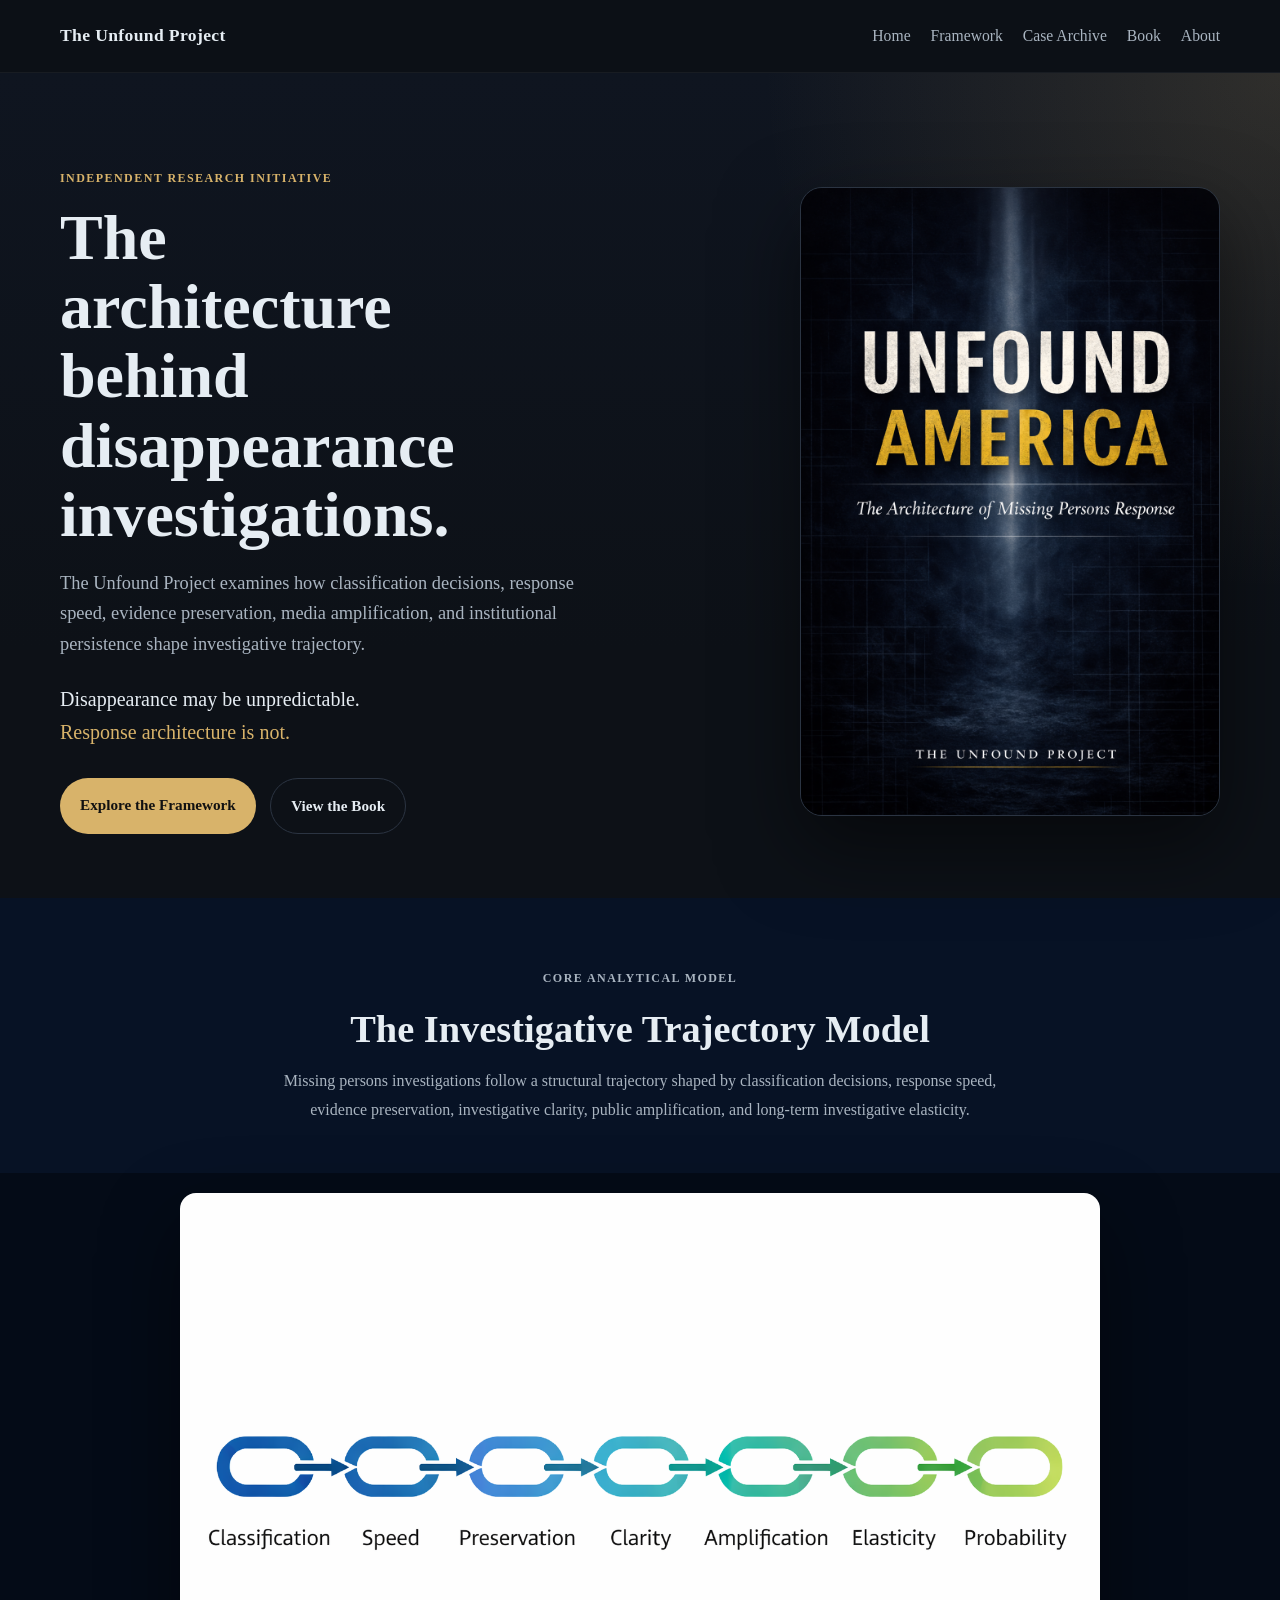
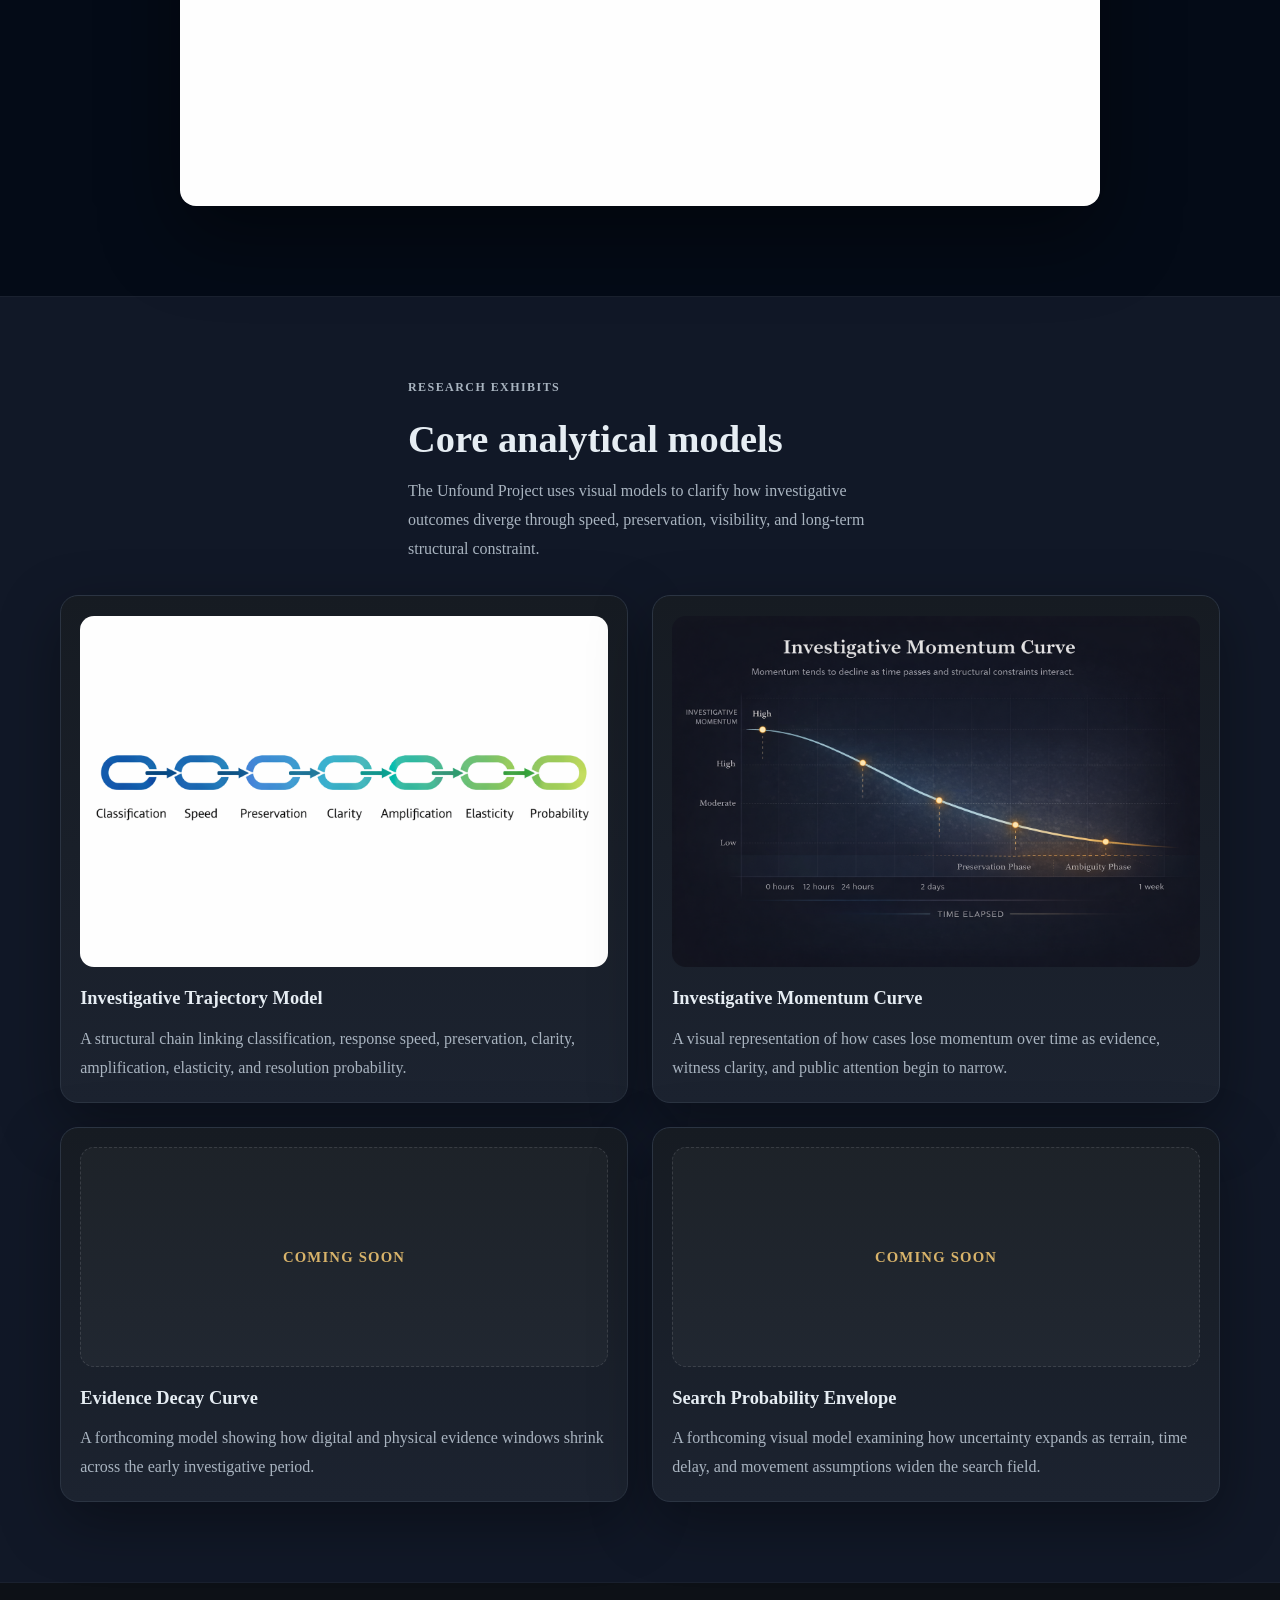
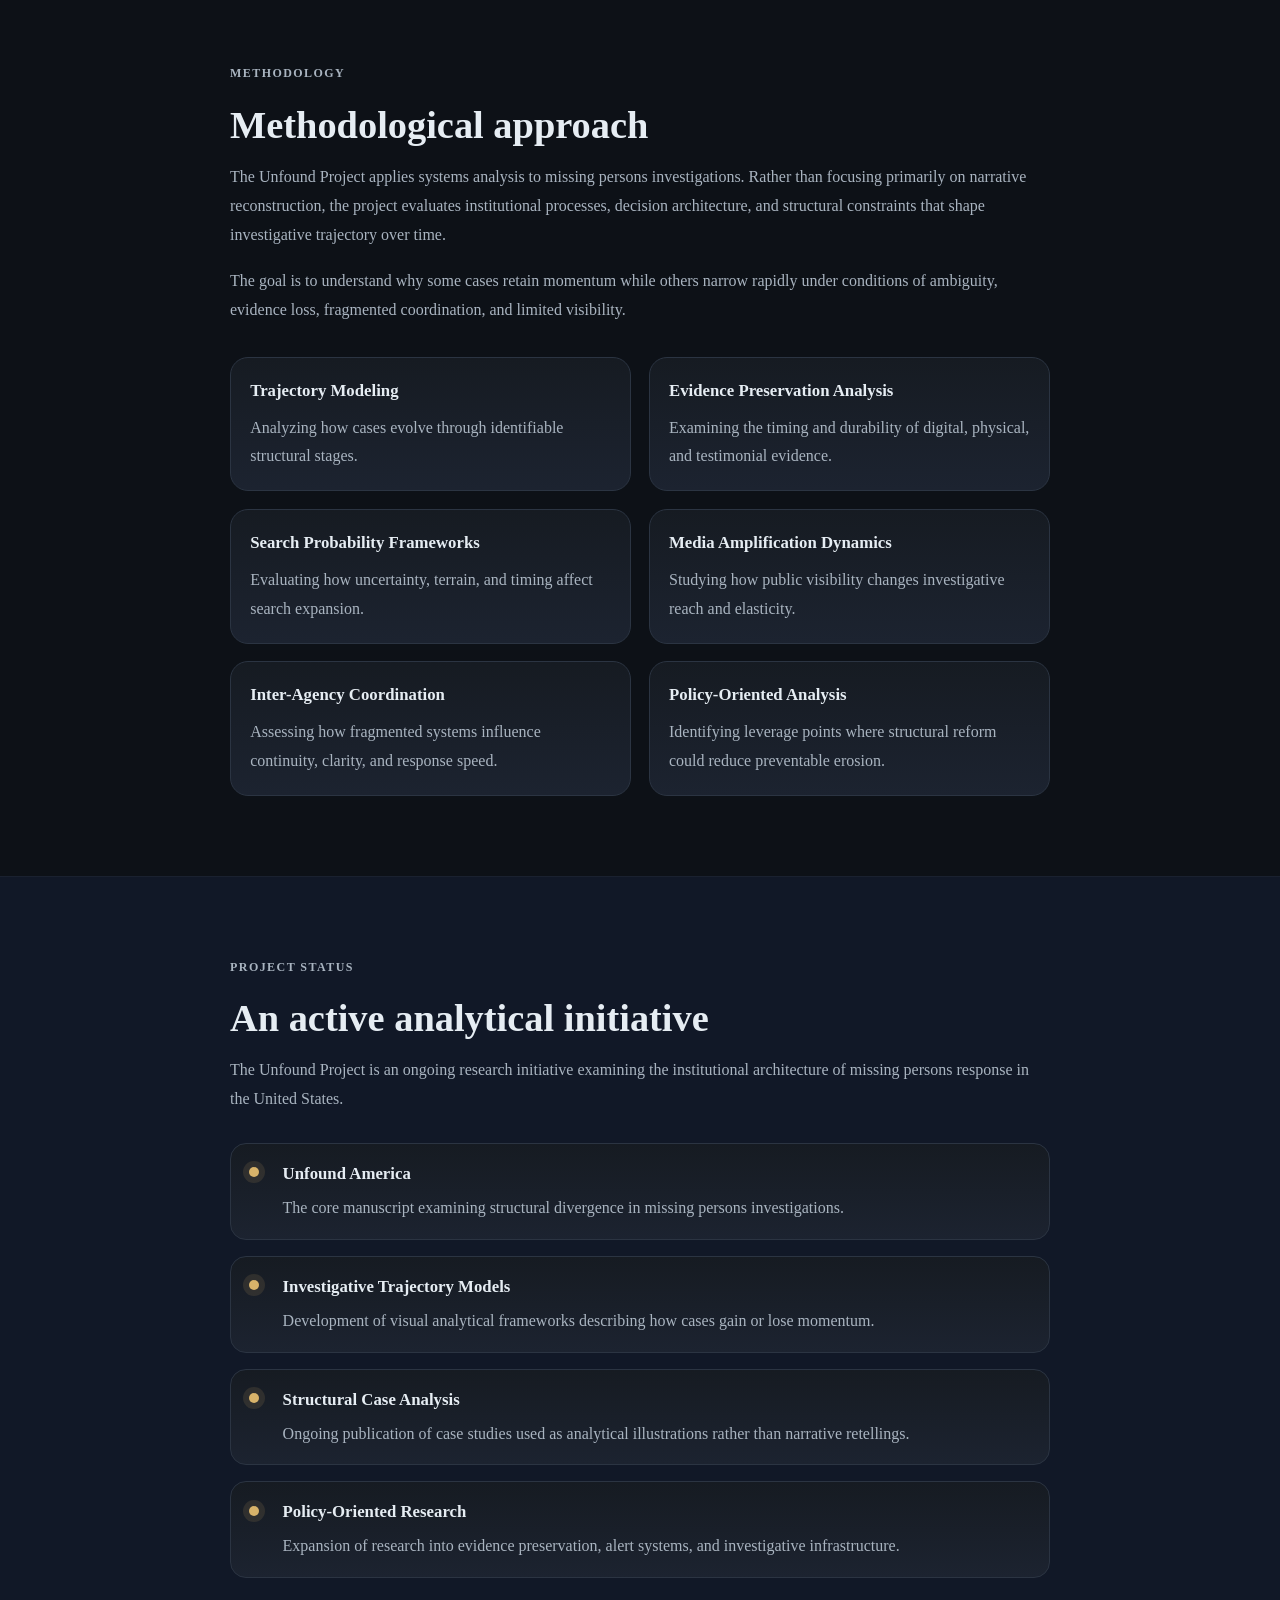
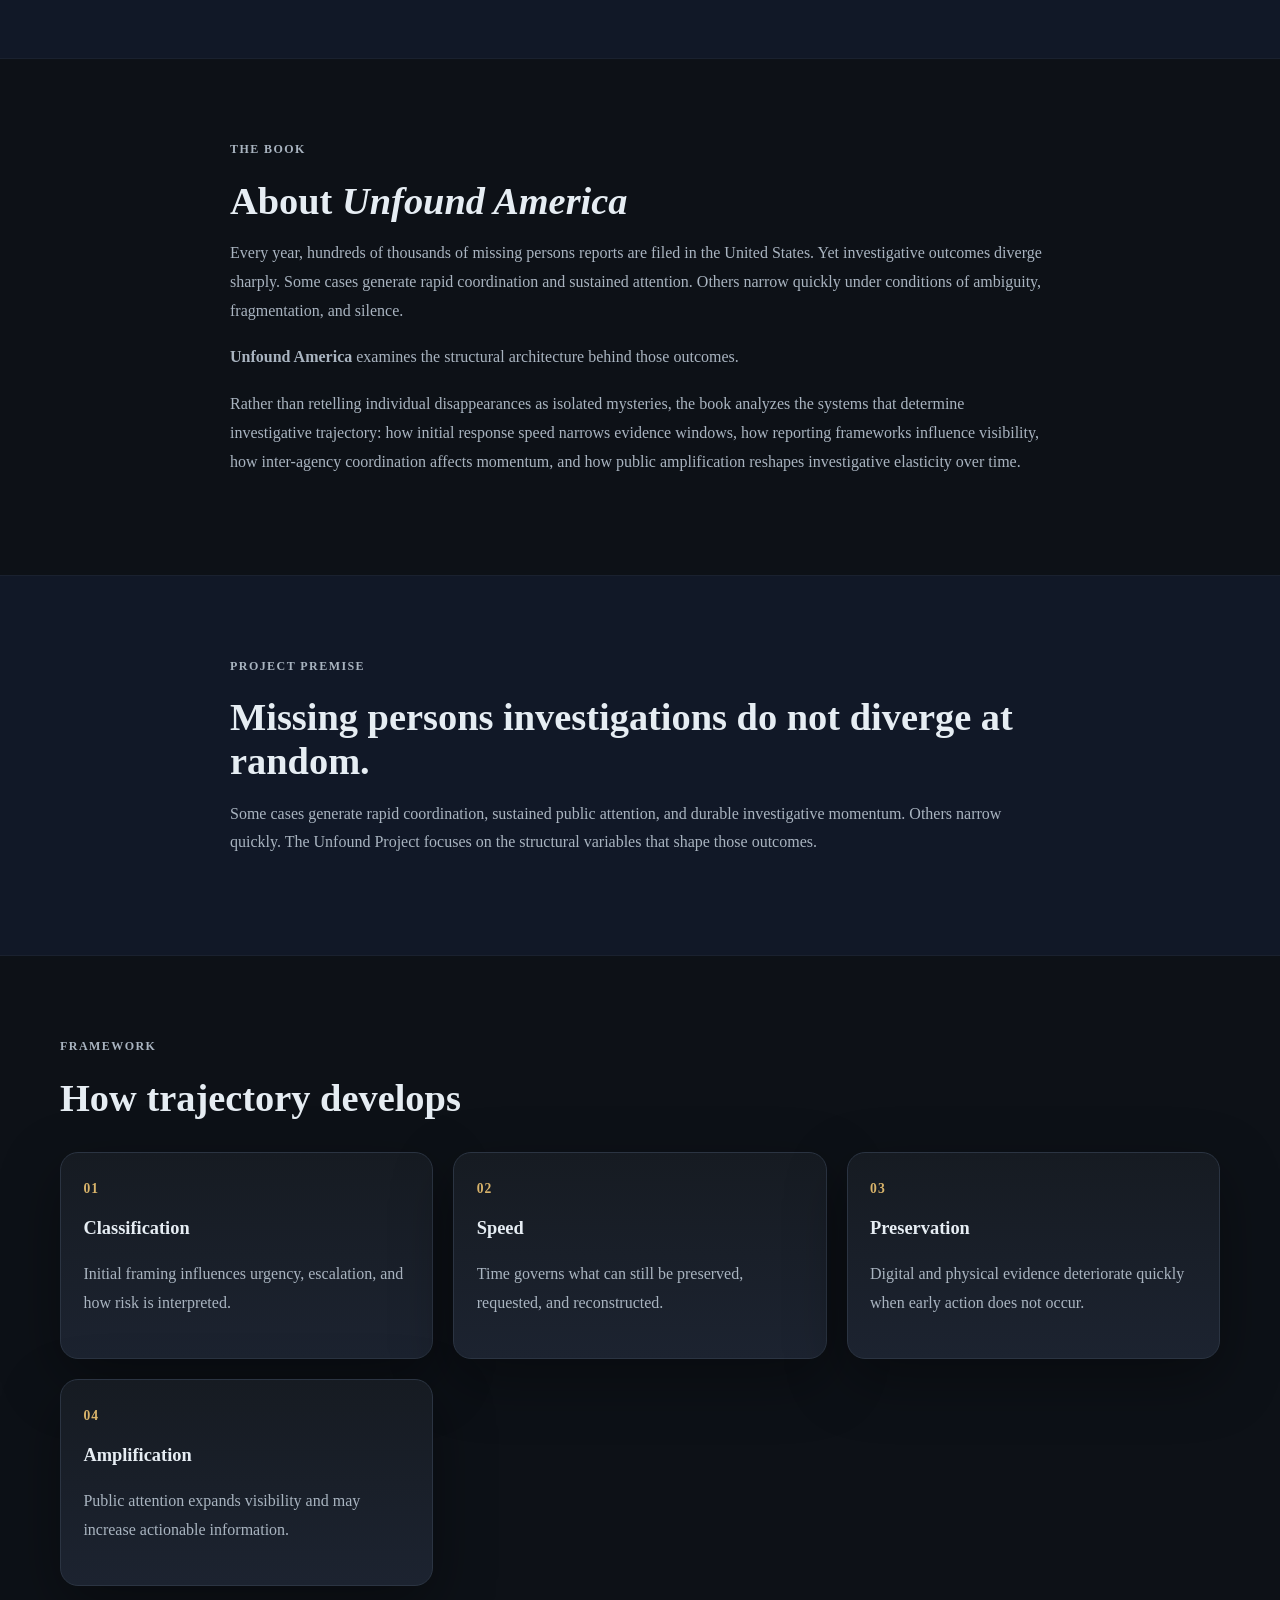
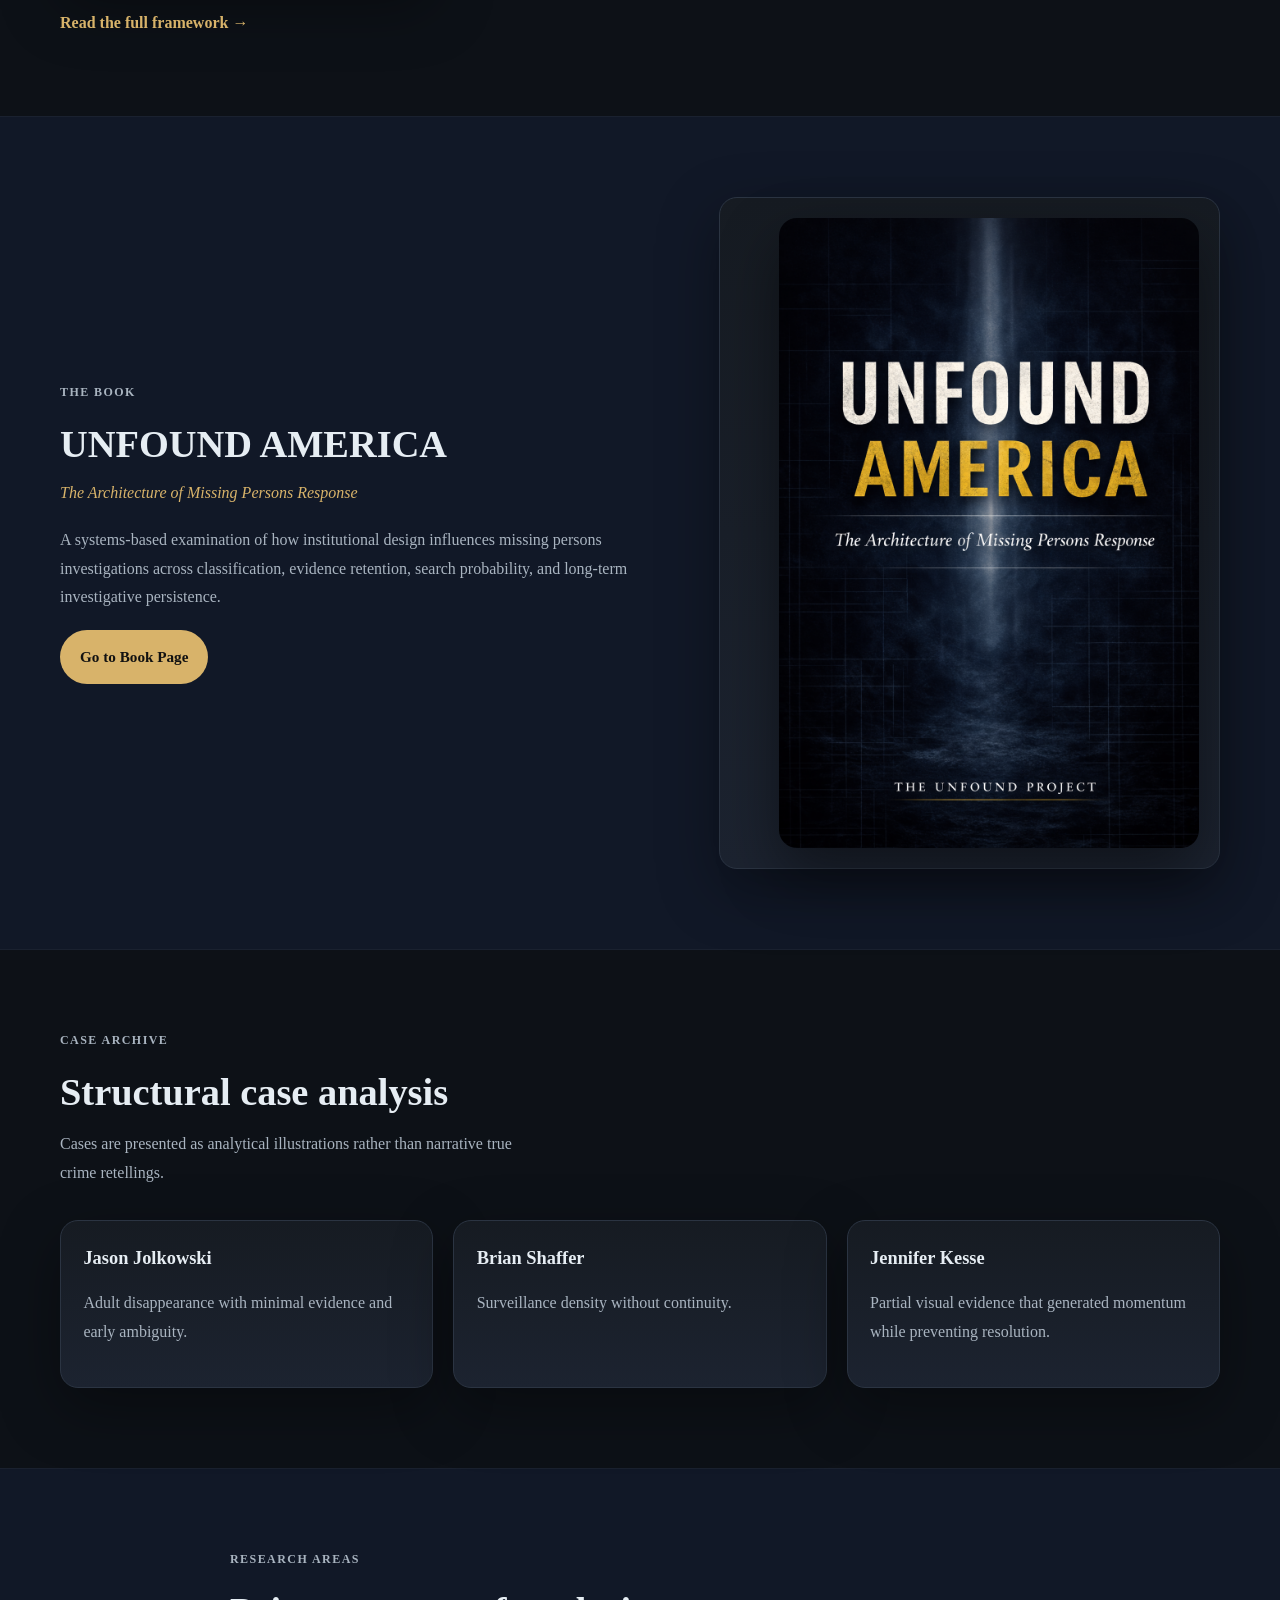
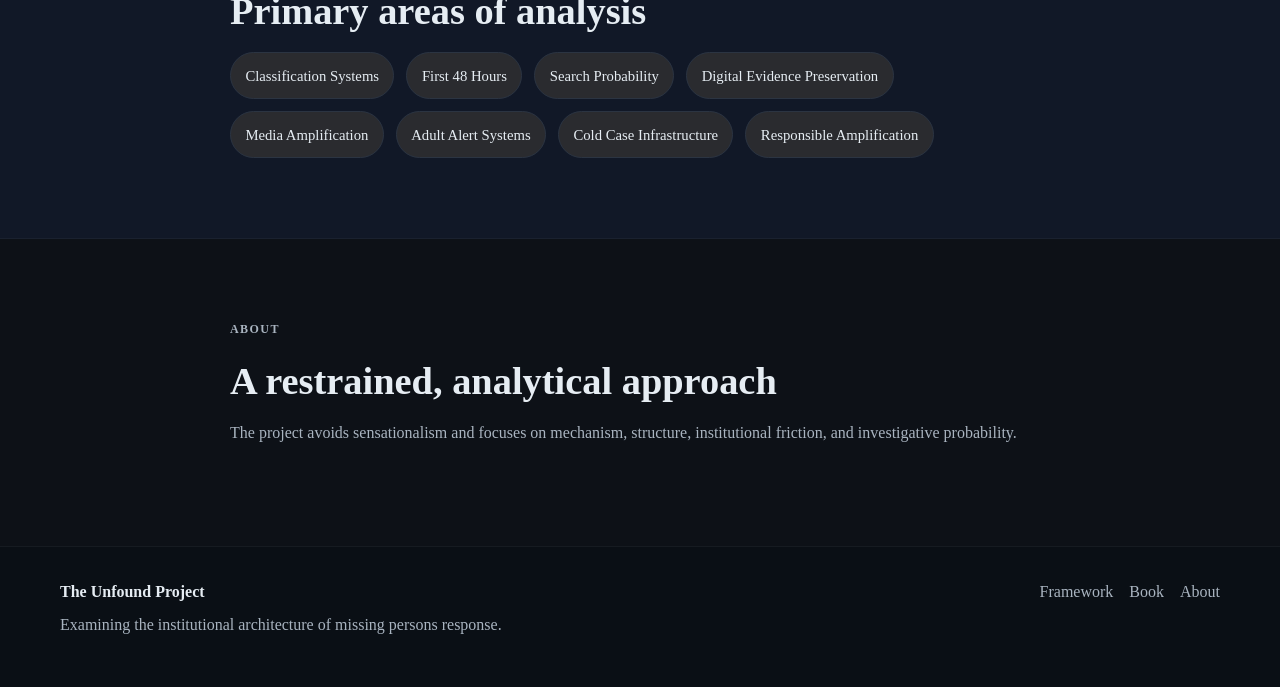
==== index.html @ 55592a8f "Update index.html" ====
<!DOCTYPE html>
<html lang="en">
<head>
  <meta charset="UTF-8" />
  <meta name="viewport" content="width=device-width, initial-scale=1.0" />
  <title>The Unfound Project</title>
  <meta
    name="description"
    content="The Unfound Project examines the structural mechanics of missing persons investigations through systems analysis, case studies, and policy-oriented research."
  />
  <link rel="stylesheet" href="styles.css" />
</head>
<body>
  <header class="site-header">
    <div class="container nav">
      <div class="brand">The Unfound Project</div>
      <nav>
        <a href="index.html">Home</a>
        <a href="framework.html">Framework</a>
        <a href="cases.html">Case Archive</a>
        <a href="book.html">Book</a>
        <a href="about.html">About</a>
      </nav>
    </div>
  </header>

  <main>
    <!-- HERO -->
    <section class="hero">
      <div class="container hero-grid">
        <div class="hero-copy">
          <p class="eyebrow">Independent Research Initiative</p>
          <h1>The architecture behind disappearance investigations.</h1>
          <p class="lead">
            The Unfound Project examines how classification decisions, response speed,
            evidence preservation, media amplification, and institutional persistence
            shape investigative trajectory.
          </p>
          <p class="thesis">
            Disappearance may be unpredictable.<br />
            <span>Response architecture is not.</span>
          </p>
          <div class="hero-actions">
            <a class="button primary" href="framework.html">Explore the Framework</a>
            <a class="button secondary" href="book.html">View the Book</a>
          </div>
        </div>

        <div class="hero-panel">
          <img
            src="unfound-america-cover.png"
            alt="UNFOUND AMERICA: The Architecture of Missing Persons Response"
            class="hero-book-cover"
          />
        </div>
      </div>
    </section>

    <!-- MODEL TEXT -->
    <section class="section framework-visual">
      <div class="container narrow">
        <p class="section-kicker">Core Analytical Model</p>
        <h2 class="section-title">The Investigative Trajectory Model</h2>
        <p class="section-intro">
          Missing persons investigations follow a structural trajectory shaped by
          classification decisions, response speed, evidence preservation,
          investigative clarity, public amplification, and long-term investigative elasticity.
        </p>
      </div>
    </section>

    <!-- MODEL DIAGRAM -->
    <section class="section model-diagram-section">
      <div class="container diagram-container">
        <div class="trajectory-diagram-large">
          <img
            src="trajectory-chain.jpg"
            alt="Investigative Trajectory Model Diagram"
          />
        </div>
      </div>
    </section>

    <!-- RESEARCH EXHIBITS -->
    <section class="section section-dark">
      <div class="container">
        <div class="section-heading narrow">
          <p class="section-kicker">Research Exhibits</p>
          <h2>Core analytical models</h2>
          <p>
            The Unfound Project uses visual models to clarify how investigative outcomes
            diverge through speed, preservation, visibility, and long-term structural constraint.
          </p>
        </div>

        <div class="exhibits-grid">
          <article class="exhibit-card">
            <div class="exhibit-image-wrap">
              <img src="trajectory-chain.jpg" alt="Investigative Trajectory Model" />
            </div>
            <h3>Investigative Trajectory Model</h3>
            <p>
              A structural chain linking classification, response speed, preservation,
              clarity, amplification, elasticity, and resolution probability.
            </p>
          </article>

          <article class="exhibit-card">
            <div class="exhibit-image-wrap">
              <img src="investigative-momentum-curve.png" alt="Investigative Momentum Curve" />
            </div>
            <h3>Investigative Momentum Curve</h3>
            <p>
              A visual representation of how cases lose momentum over time as evidence,
              witness clarity, and public attention begin to narrow.
            </p>
          </article>

          <article class="exhibit-card exhibit-card-placeholder">
            <div class="exhibit-placeholder">
              <span>Coming Soon</span>
            </div>
            <h3>Evidence Decay Curve</h3>
            <p>
              A forthcoming model showing how digital and physical evidence windows shrink
              across the early investigative period.
            </p>
          </article>

          <article class="exhibit-card exhibit-card-placeholder">
            <div class="exhibit-placeholder">
              <span>Coming Soon</span>
            </div>
            <h3>Search Probability Envelope</h3>
            <p>
              A forthcoming visual model examining how uncertainty expands as terrain,
              time delay, and movement assumptions widen the search field.
            </p>
          </article>
        </div>
      </div>
    </section>

    <!-- METHODOLOGY -->
    <section class="section">
      <div class="container narrow">
        <p class="section-kicker">Methodology</p>
        <h2>Methodological approach</h2>

        <p>
          The Unfound Project applies systems analysis to missing persons investigations.
          Rather than focusing primarily on narrative reconstruction, the project evaluates
          institutional processes, decision architecture, and structural constraints that
          shape investigative trajectory over time.
        </p>

        <p>
          The goal is to understand why some cases retain momentum while others narrow
          rapidly under conditions of ambiguity, evidence loss, fragmented coordination,
          and limited visibility.
        </p>

        <div class="method-grid">
          <div class="method-item">
            <h3>Trajectory Modeling</h3>
            <p>Analyzing how cases evolve through identifiable structural stages.</p>
          </div>

          <div class="method-item">
            <h3>Evidence Preservation Analysis</h3>
            <p>Examining the timing and durability of digital, physical, and testimonial evidence.</p>
          </div>

          <div class="method-item">
            <h3>Search Probability Frameworks</h3>
            <p>Evaluating how uncertainty, terrain, and timing affect search expansion.</p>
          </div>

          <div class="method-item">
            <h3>Media Amplification Dynamics</h3>
            <p>Studying how public visibility changes investigative reach and elasticity.</p>
          </div>

          <div class="method-item">
            <h3>Inter-Agency Coordination</h3>
            <p>Assessing how fragmented systems influence continuity, clarity, and response speed.</p>
          </div>

          <div class="method-item">
            <h3>Policy-Oriented Analysis</h3>
            <p>Identifying leverage points where structural reform could reduce preventable erosion.</p>
          </div>
        </div>
      </div>
    </section>

    <!-- PROJECT STATUS -->
    <section class="section section-dark">
      <div class="container narrow">
        <p class="section-kicker">Project Status</p>
        <h2>An active analytical initiative</h2>

        <p>
          The Unfound Project is an ongoing research initiative examining the institutional
          architecture of missing persons response in the United States.
        </p>

        <div class="status-list">
          <div class="status-item">
            <span class="status-dot"></span>
            <div>
              <h3>Unfound America</h3>
              <p>The core manuscript examining structural divergence in missing persons investigations.</p>
            </div>
          </div>

          <div class="status-item">
            <span class="status-dot"></span>
            <div>
              <h3>Investigative Trajectory Models</h3>
              <p>Development of visual analytical frameworks describing how cases gain or lose momentum.</p>
            </div>
          </div>

          <div class="status-item">
            <span class="status-dot"></span>
            <div>
              <h3>Structural Case Analysis</h3>
              <p>Ongoing publication of case studies used as analytical illustrations rather than narrative retellings.</p>
            </div>
          </div>

          <div class="status-item">
            <span class="status-dot"></span>
            <div>
              <h3>Policy-Oriented Research</h3>
              <p>Expansion of research into evidence preservation, alert systems, and investigative infrastructure.</p>
            </div>
          </div>
        </div>
      </div>
    </section>

    <!-- ABOUT THE BOOK -->
    <section class="section">
      <div class="container narrow">
        <p class="section-kicker">The Book</p>
        <h2>About <em>Unfound America</em></h2>

        <p>
          Every year, hundreds of thousands of missing persons reports are filed in the
          United States. Yet investigative outcomes diverge sharply. Some cases generate
          rapid coordination and sustained attention. Others narrow quickly under conditions
          of ambiguity, fragmentation, and silence.
        </p>

        <p>
          <strong>Unfound America</strong> examines the structural architecture behind those outcomes.
        </p>

        <p>
          Rather than retelling individual disappearances as isolated mysteries, the book
          analyzes the systems that determine investigative trajectory: how initial response
          speed narrows evidence windows, how reporting frameworks influence visibility,
          how inter-agency coordination affects momentum, and how public amplification
          reshapes investigative elasticity over time.
        </p>
      </div>
    </section>

    <!-- PROJECT PREMISE -->
    <section class="section section-dark">
      <div class="container narrow">
        <p class="section-kicker">Project Premise</p>
        <h2>Missing persons investigations do not diverge at random.</h2>
        <p>
          Some cases generate rapid coordination, sustained public attention, and durable
          investigative momentum. Others narrow quickly. The Unfound Project focuses on
          the structural variables that shape those outcomes.
        </p>
      </div>
    </section>

    <!-- FRAMEWORK -->
    <section class="section">
      <div class="container">
        <div class="section-heading">
          <p class="section-kicker">Framework</p>
          <h2>How trajectory develops</h2>
        </div>

        <div class="framework-grid">
          <div class="framework-card">
            <span class="step-number">01</span>
            <h3>Classification</h3>
            <p>Initial framing influences urgency, escalation, and how risk is interpreted.</p>
          </div>

          <div class="framework-card">
            <span class="step-number">02</span>
            <h3>Speed</h3>
            <p>Time governs what can still be preserved, requested, and reconstructed.</p>
          </div>

          <div class="framework-card">
            <span class="step-number">03</span>
            <h3>Preservation</h3>
            <p>Digital and physical evidence deteriorate quickly when early action does not occur.</p>
          </div>

          <div class="framework-card">
            <span class="step-number">04</span>
            <h3>Amplification</h3>
            <p>Public attention expands visibility and may increase actionable information.</p>
          </div>
        </div>

        <div class="center-link">
          <a class="text-link" href="framework.html">Read the full framework →</a>
        </div>
      </div>
    </section>

    <!-- BOOK SECTION -->
    <section class="section section-dark">
      <div class="container">
        <div class="two-col">
          <div>
            <p class="section-kicker">The Book</p>
            <h2>UNFOUND AMERICA</h2>
            <p class="book-subtitle">The Architecture of Missing Persons Response</p>
            <p>
              A systems-based examination of how institutional design influences missing
              persons investigations across classification, evidence retention, search
              probability, and long-term investigative persistence.
            </p>
            <a class="button primary" href="book.html">Go to Book Page</a>
          </div>

          <div class="book-card">
            <img
              src="unfound-america-cover.png"
              alt="UNFOUND AMERICA Book Cover"
              class="book-cover-live"
            />
          </div>
        </div>
      </div>
    </section>

    <!-- CASE ARCHIVE -->
    <section class="section">
      <div class="container">
        <div class="section-heading">
          <p class="section-kicker">Case Archive</p>
          <h2>Structural case analysis</h2>
          <p>
            Cases are presented as analytical illustrations rather than narrative true crime retellings.
          </p>
        </div>

        <div class="case-grid">
          <article class="case-card">
            <h3>Jason Jolkowski</h3>
            <p>Adult disappearance with minimal evidence and early ambiguity.</p>
          </article>

          <article class="case-card">
            <h3>Brian Shaffer</h3>
            <p>Surveillance density without continuity.</p>
          </article>

          <article class="case-card">
            <h3>Jennifer Kesse</h3>
            <p>Partial visual evidence that generated momentum while preventing resolution.</p>
          </article>
        </div>
      </div>
    </section>

    <!-- RESEARCH AREAS -->
    <section class="section section-dark">
      <div class="container narrow">
        <p class="section-kicker">Research Areas</p>
        <h2>Primary areas of analysis</h2>
        <div class="tag-list">
          <span>Classification Systems</span>
          <span>First 48 Hours</span>
          <span>Search Probability</span>
          <span>Digital Evidence Preservation</span>
          <span>Media Amplification</span>
          <span>Adult Alert Systems</span>
          <span>Cold Case Infrastructure</span>
          <span>Responsible Amplification</span>
        </div>
      </div>
    </section>

    <!-- ABOUT -->
    <section class="section">
      <div class="container narrow">
        <p class="section-kicker">About</p>
        <h2>A restrained, analytical approach</h2>
        <p>
          The project avoids sensationalism and focuses on mechanism, structure,
          institutional friction, and investigative probability.
        </p>
      </div>
    </section>
  </main>

  <footer class="site-footer">
    <div class="container footer-inner">
      <div>
        <strong>The Unfound Project</strong>
        <p>Examining the institutional architecture of missing persons response.</p>
      </div>
      <div class="footer-links">
        <a href="framework.html">Framework</a>
        <a href="book.html">Book</a>
        <a href="about.html">About</a>
      </div>
    </div>
  </footer>
</body>
</html>
---- styles.css ----
:root {
  --bg: #0d1117;
  --bg-soft: #111827;
  --panel: #161b22;
  --panel-2: #1c2330;
  --text: #e6edf3;
  --muted: #a9b4c0;
  --line: #2b3442;
  --accent: #d8b36a;
  --accent-soft: rgba(216, 179, 106, 0.12);
  --max: 1160px;
  --narrow: 820px;
  --radius: 18px;
  --shadow: 0 20px 60px rgba(0, 0, 0, 0.35);
}

* {
  box-sizing: border-box;
}

html {
  scroll-behavior: smooth;
}

body {
  margin: 0;
  font-family: Georgia, "Times New Roman", serif;
  background: var(--bg);
  color: var(--text);
  line-height: 1.65;
}

a {
  color: inherit;
  text-decoration: none;
}

img {
  max-width: 100%;
  height: auto;
  display: block;
}

.container {
  width: min(var(--max), calc(100% - 2rem));
  margin: 0 auto;
}

.narrow {
  width: min(var(--narrow), 100%);
  margin: 0 auto;
}

/* HEADER */

.site-header {
  position: sticky;
  top: 0;
  z-index: 20;
  background: rgba(13, 17, 23, 0.9);
  backdrop-filter: blur(12px);
  border-bottom: 1px solid rgba(255, 255, 255, 0.05);
}

.nav {
  display: flex;
  justify-content: space-between;
  align-items: center;
  min-height: 72px;
  gap: 1rem;
}

.brand {
  font-size: 1.1rem;
  font-weight: 700;
  letter-spacing: 0.02em;
}

nav {
  display: flex;
  gap: 1.25rem;
  flex-wrap: wrap;
}

nav a {
  color: var(--muted);
  font-size: 0.98rem;
  transition: color 0.2s ease;
}

nav a:hover,
.footer-links a:hover,
.text-link:hover {
  color: var(--text);
}

/* HERO */

.hero {
  padding: 6rem 0 4rem;
  background:
    radial-gradient(circle at top right, rgba(216, 179, 106, 0.16), transparent 34%),
    linear-gradient(180deg, #0f1520 0%, var(--bg) 70%);
}

.hero-grid {
  display: grid;
  grid-template-columns: 1.15fr 0.85fr;
  gap: 2rem;
  align-items: center;
}

.eyebrow,
.section-kicker,
.panel-label,
.kicker {
  color: var(--accent);
  text-transform: uppercase;
  letter-spacing: 0.12em;
  font-size: 0.75rem;
  font-weight: 700;
  margin: 0 0 0.9rem;
}

.hero h1 {
  font-size: clamp(2.4rem, 5vw, 4.4rem);
  line-height: 1.08;
  margin: 0 0 1.2rem;
  max-width: 12ch;
}

.lead {
  color: var(--muted);
  font-size: 1.15rem;
  max-width: 58ch;
  margin-bottom: 1.5rem;
}

.thesis {
  font-size: 1.25rem;
  margin-bottom: 1.8rem;
}

.thesis span {
  color: var(--accent);
}

.hero-actions {
  display: flex;
  flex-wrap: wrap;
  gap: 0.9rem;
}

.button {
  display: inline-block;
  padding: 0.9rem 1.25rem;
  border-radius: 999px;
  font-size: 0.95rem;
  font-weight: 700;
  transition: transform 0.2s ease, opacity 0.2s ease, background 0.2s ease;
}

.button:hover {
  transform: translateY(-1px);
}

.button.primary {
  background: var(--accent);
  color: #111;
}

.button.secondary {
  background: transparent;
  color: var(--text);
  border: 1px solid var(--line);
}

.hero-book-cover {
  width: 100%;
  max-width: 420px;
  margin-left: auto;
  border-radius: 22px;
  box-shadow: 0 30px 80px rgba(0, 0, 0, 0.5);
  border: 1px solid var(--line);
}

/* PANELS / CARDS */

.hero-panel .panel,
.book-card,
.framework-card,
.case-card {
  background: linear-gradient(180deg, var(--panel) 0%, var(--panel-2) 100%);
  border: 1px solid var(--line);
  border-radius: var(--radius);
  box-shadow: var(--shadow);
}

.panel {
  padding: 1.5rem;
}

.panel h2 {
  margin: 0 0 1rem;
  font-size: 1.3rem;
}

.trajectory {
  list-style: none;
  padding: 0;
  margin: 0;
}

.trajectory li {
  position: relative;
  padding: 0.8rem 0 0.8rem 1rem;
  border-bottom: 1px solid rgba(255, 255, 255, 0.06);
}

.trajectory li:last-child {
  border-bottom: none;
}

.trajectory li::before {
  content: "↓";
  position: absolute;
  left: 0;
  color: var(--accent);
}

/* SECTIONS */

.section {
  padding: 80px 20px;
}

.section-dark {
  background: var(--bg-soft);
  border-top: 1px solid rgba(255, 255, 255, 0.04);
  border-bottom: 1px solid rgba(255, 255, 255, 0.04);
}

.section.alt {
  background: #0f1726;
}

.section-heading {
  margin-bottom: 2rem;
  max-width: 58ch;
}

.section h1 {
  font-size: 2.8rem;
  margin: 0 0 20px;
}

.section h2 {
  font-size: clamp(1.9rem, 3vw, 3rem);
  line-height: 1.15;
  margin: 0 0 1rem;
}

.section p {
  color: var(--muted);
  line-height: 1.8;
  margin-bottom: 18px;
}

/* MODEL EXPLANATION + DIAGRAM */

.framework-visual {
  padding: 70px 20px 30px;
  background: #071225;
  text-align: center;
}

.section-title {
  font-size: 2.4rem;
  margin-bottom: 16px;
}

.section-intro {
  max-width: 760px;
  margin: 0 auto;
  line-height: 1.8;
  color: #d7dde7;
}

.model-diagram-section {
  padding: 20px 20px 90px;
  background: #040b17;
}

.diagram-container {
  max-width: 1100px;
  margin: 0 auto;
}

.trajectory-diagram-large {
  display: flex;
  justify-content: center;
  align-items: center;
}

.trajectory-diagram-large img {
  width: 100%;
  max-width: 920px;
  height: auto;
  border-radius: 16px;
  background: #ffffff;
  box-shadow: 0 30px 80px rgba(0, 0, 0, 0.45);
}

/* FRAMEWORK / CASE GRID */

.framework-grid,
.case-grid {
  display: grid;
  grid-template-columns: repeat(3, 1fr);
  gap: 1.25rem;
}

.framework-card,
.case-card {
  padding: 1.4rem;
}

.step-number {
  display: inline-block;
  margin-bottom: 0.8rem;
  color: var(--accent);
  font-size: 0.85rem;
  font-weight: 700;
  letter-spacing: 0.08em;
}

.framework-card h3,
.case-card h3 {
  margin: 0 0 0.7rem;
  font-size: 1.15rem;
}

.center-link {
  margin-top: 1.5rem;
}

.text-link {
  color: var(--accent);
  font-weight: 700;
}

/* TWO COLUMN */

.two-col {
  display: grid;
  grid-template-columns: 1fr 0.8fr;
  gap: 2rem;
  align-items: center;
}

/* BOOK */

.book-subtitle {
  color: var(--accent) !important;
  font-style: italic;
  margin-top: -0.2rem;
}

.book-card {
  padding: 1.25rem;
}

.book-cover-live {
  width: 100%;
  max-width: 420px;
  margin-left: auto;
  border-radius: 18px;
  box-shadow: 0 25px 60px rgba(0, 0, 0, 0.45);
}

.book-cover-placeholder {
  aspect-ratio: 2 / 3;
  width: 100%;
  max-width: 320px;
  margin-left: auto;
  border-radius: 20px;
  border: 1px solid var(--line);
  background:
    linear-gradient(180deg, rgba(216, 179, 106, 0.12), rgba(255, 255, 255, 0.02)),
    #11161f;
  display: grid;
  place-items: center;
  box-shadow: var(--shadow);
}

.book-cover-inner {
  width: calc(100% - 2rem);
  height: calc(100% - 2rem);
  border: 1px solid rgba(216, 179, 106, 0.3);
  border-radius: 14px;
  padding: 1.5rem;
  display: flex;
  flex-direction: column;
  justify-content: space-between;
}

.cover-top {
  color: var(--text);
  font-weight: 700;
  font-size: 1.55rem;
  line-height: 1.1;
  letter-spacing: 0.03em;
}

.cover-middle {
  color: var(--muted);
  font-size: 0.95rem;
}

.cover-bottom {
  color: var(--accent);
  font-size: 0.9rem;
  text-transform: uppercase;
  letter-spacing: 0.08em;
}

/* TAGS */

.tag-list {
  display: flex;
  flex-wrap: wrap;
  gap: 0.75rem;
  margin-top: 1.2rem;
}

.tag-list span {
  border: 1px solid var(--line);
  background: var(--accent-soft);
  color: var(--text);
  padding: 0.65rem 0.9rem;
  border-radius: 999px;
  font-size: 0.92rem;
}

/* OPTIONAL SIMPLE DIAGRAM BLOCKS */

.diagram {
  display: flex;
  flex-direction: column;
  align-items: center;
  gap: 0.6rem;
  margin-top: 2rem;
}

.diagram-step {
  width: min(520px, 100%);
  padding: 1rem 1.3rem;
  text-align: center;
  border-radius: 14px;
  background: linear-gradient(180deg, var(--panel) 0%, var(--panel-2) 100%);
  border: 1px solid var(--line);
  box-shadow: var(--shadow);
  font-weight: 700;
}

.diagram-arrow {
  font-size: 1.4rem;
  color: var(--accent);
  line-height: 1;
}

.figure img {
  max-width: 900px;
  width: 100%;
  margin: 0 auto;
  border-radius: 10px;
}

/* FOOTER */

.site-footer {
  padding: 2rem 0 3rem;
  border-top: 1px solid rgba(255, 255, 255, 0.05);
  background: #0a0f15;
}

.footer-inner {
  display: flex;
  justify-content: space-between;
  gap: 1.5rem;
  align-items: flex-start;
}

.footer-inner p {
  margin: 0.45rem 0 0;
  color: var(--muted);
}

.footer-links {
  display: flex;
  gap: 1rem;
  flex-wrap: wrap;
  color: var(--muted);
}

/* RESPONSIVE */

@media (max-width: 960px) {
  .hero-grid,
  .two-col,
  .framework-grid,
  .case-grid {
    grid-template-columns: 1fr;
  }

  .hero {
    padding-top: 4.5rem;
  }

  .hero h1 {
    max-width: 100%;
  }

  .hero-book-cover,
  .book-cover-live,
  .book-cover-placeholder {
    margin-left: 0;
  }

  .hero-panel,
  .book-card {
    display: flex;
    justify-content: center;
  }

  .footer-inner {
    flex-direction: column;
  }

  .trajectory-diagram-large img {
    max-width: 100%;
  }
}

@media (max-width: 640px) {
  .nav {
    flex-direction: column;
    align-items: flex-start;
    padding: 0.9rem 0;
  }

  nav {
    gap: 0.8rem;
  }

  .hero,
  .section {
    padding-left: 0;
    padding-right: 0;
  }

  .framework-visual {
    padding: 56px 16px 24px;
  }

  .model-diagram-section {
    padding: 16px 16px 64px;
  }

  .section-title {
    font-size: 2rem;
  }
}

/* RESEARCH EXHIBITS */

.exhibits-grid {
  display: grid;
  grid-template-columns: repeat(2, 1fr);
  gap: 1.5rem;
}

.exhibit-card {
  background: linear-gradient(180deg, var(--panel) 0%, var(--panel-2) 100%);
  border: 1px solid var(--line);
  border-radius: var(--radius);
  box-shadow: var(--shadow);
  padding: 1.2rem;
}

.exhibit-image-wrap {
  background: #fff;
  border-radius: 14px;
  overflow: hidden;
  margin-bottom: 1rem;
}

.exhibit-image-wrap img {
  width: 100%;
  height: auto;
  display: block;
}

.exhibit-card h3 {
  margin: 0 0 0.7rem;
  font-size: 1.15rem;
}

.exhibit-card p {
  margin: 0;
}

.exhibit-placeholder {
  min-height: 220px;
  border-radius: 14px;
  border: 1px dashed rgba(255,255,255,0.12);
  background: rgba(255,255,255,0.03);
  display: flex;
  align-items: center;
  justify-content: center;
  margin-bottom: 1rem;
}

.exhibit-placeholder span {
  color: var(--accent);
  font-size: 0.92rem;
  text-transform: uppercase;
  letter-spacing: 0.08em;
  font-weight: 700;
}

/* METHODOLOGY */

.method-grid {
  display: grid;
  grid-template-columns: repeat(2, 1fr);
  gap: 1.1rem;
  margin-top: 2rem;
}

.method-item {
  background: linear-gradient(180deg, var(--panel) 0%, var(--panel-2) 100%);
  border: 1px solid var(--line);
  border-radius: var(--radius);
  padding: 1.2rem;
}

.method-item h3 {
  margin: 0 0 0.55rem;
  font-size: 1.05rem;
}

.method-item p {
  margin: 0;
}

/* PROJECT STATUS */

.status-list {
  display: flex;
  flex-direction: column;
  gap: 1rem;
  margin-top: 1.8rem;
}

.status-item {
  display: grid;
  grid-template-columns: 18px 1fr;
  gap: 1rem;
  align-items: start;
  padding: 1rem 1.1rem;
  border: 1px solid var(--line);
  border-radius: 16px;
  background: linear-gradient(180deg, var(--panel) 0%, var(--panel-2) 100%);
}

.status-dot {
  width: 10px;
  height: 10px;
  margin-top: 0.45rem;
  border-radius: 999px;
  background: var(--accent);
  box-shadow: 0 0 0 6px rgba(216, 179, 106, 0.12);
}

.status-item h3 {
  margin: 0 0 0.4rem;
  font-size: 1.05rem;
}

.status-item p {
  margin: 0;
}

/* RESPONSIVE */

@media (max-width: 960px) {
  .exhibits-grid,
  .method-grid {
    grid-template-columns: 1fr;
  }
}
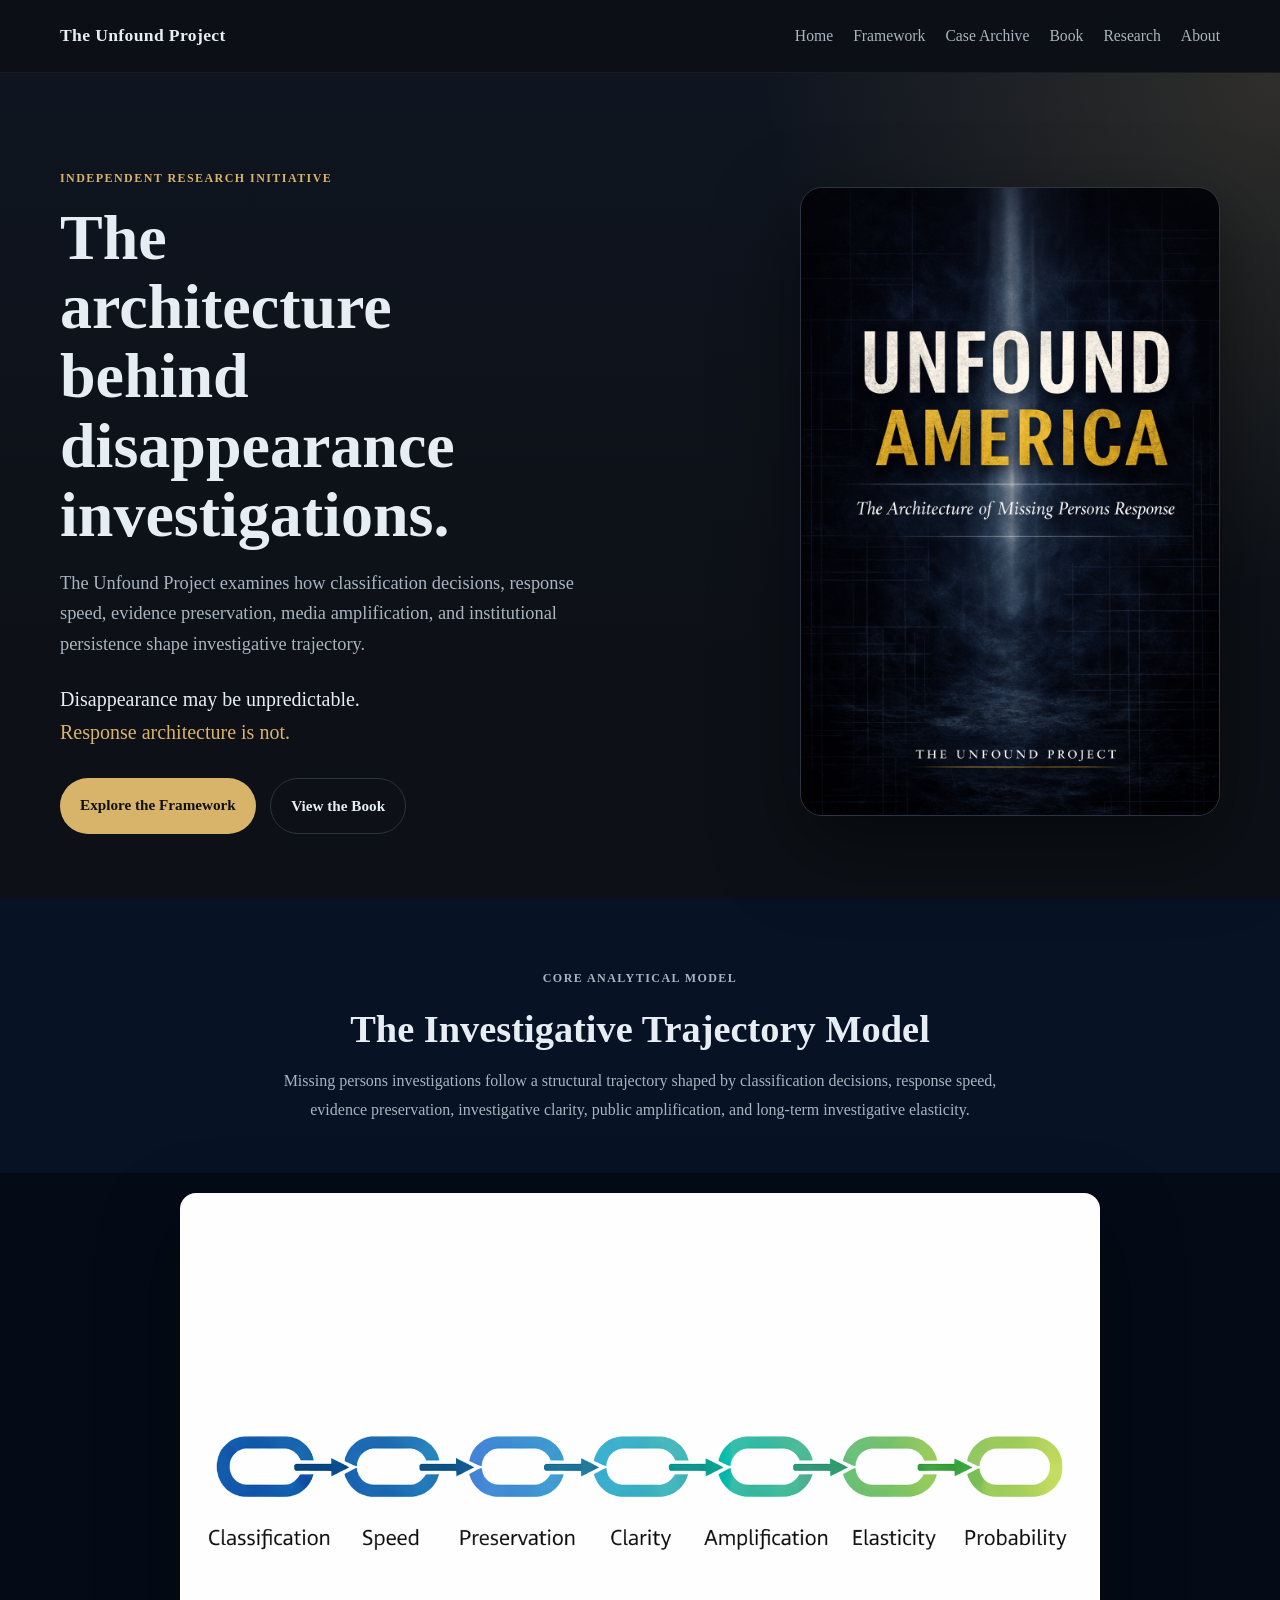
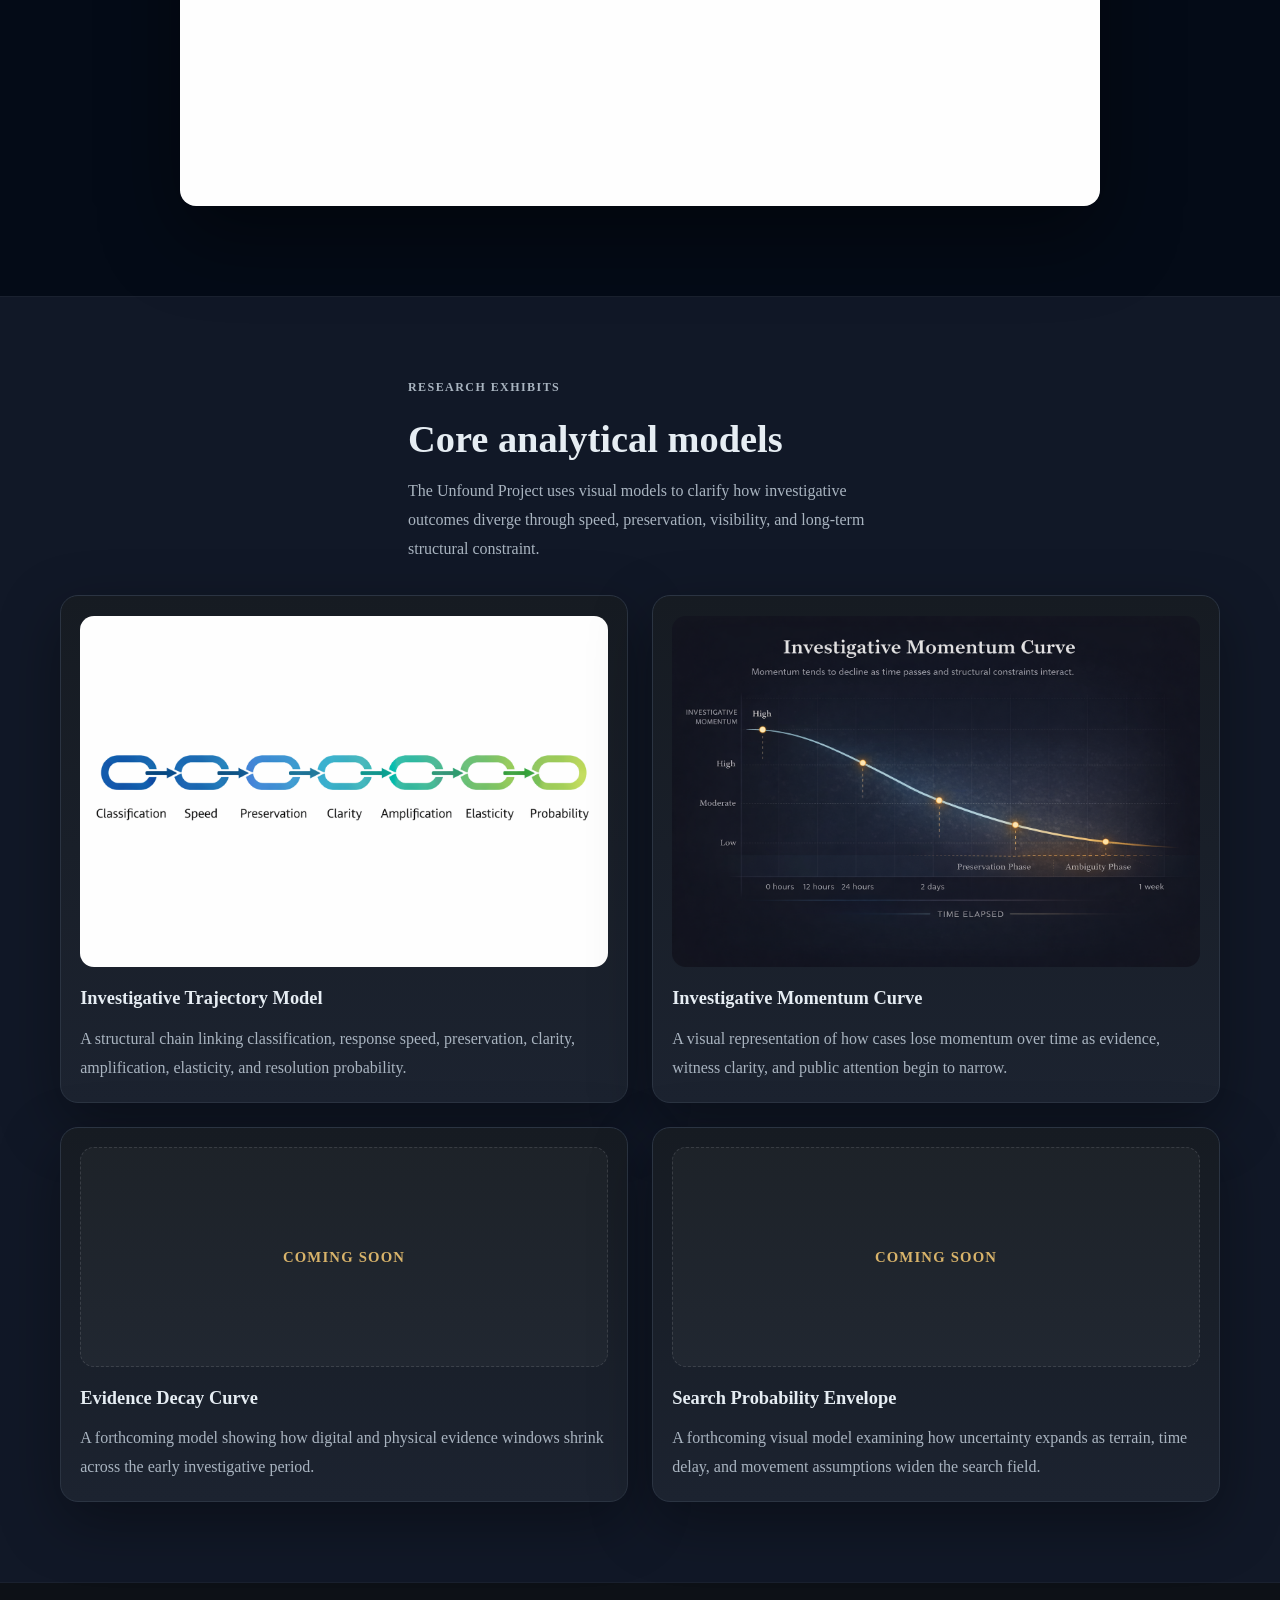
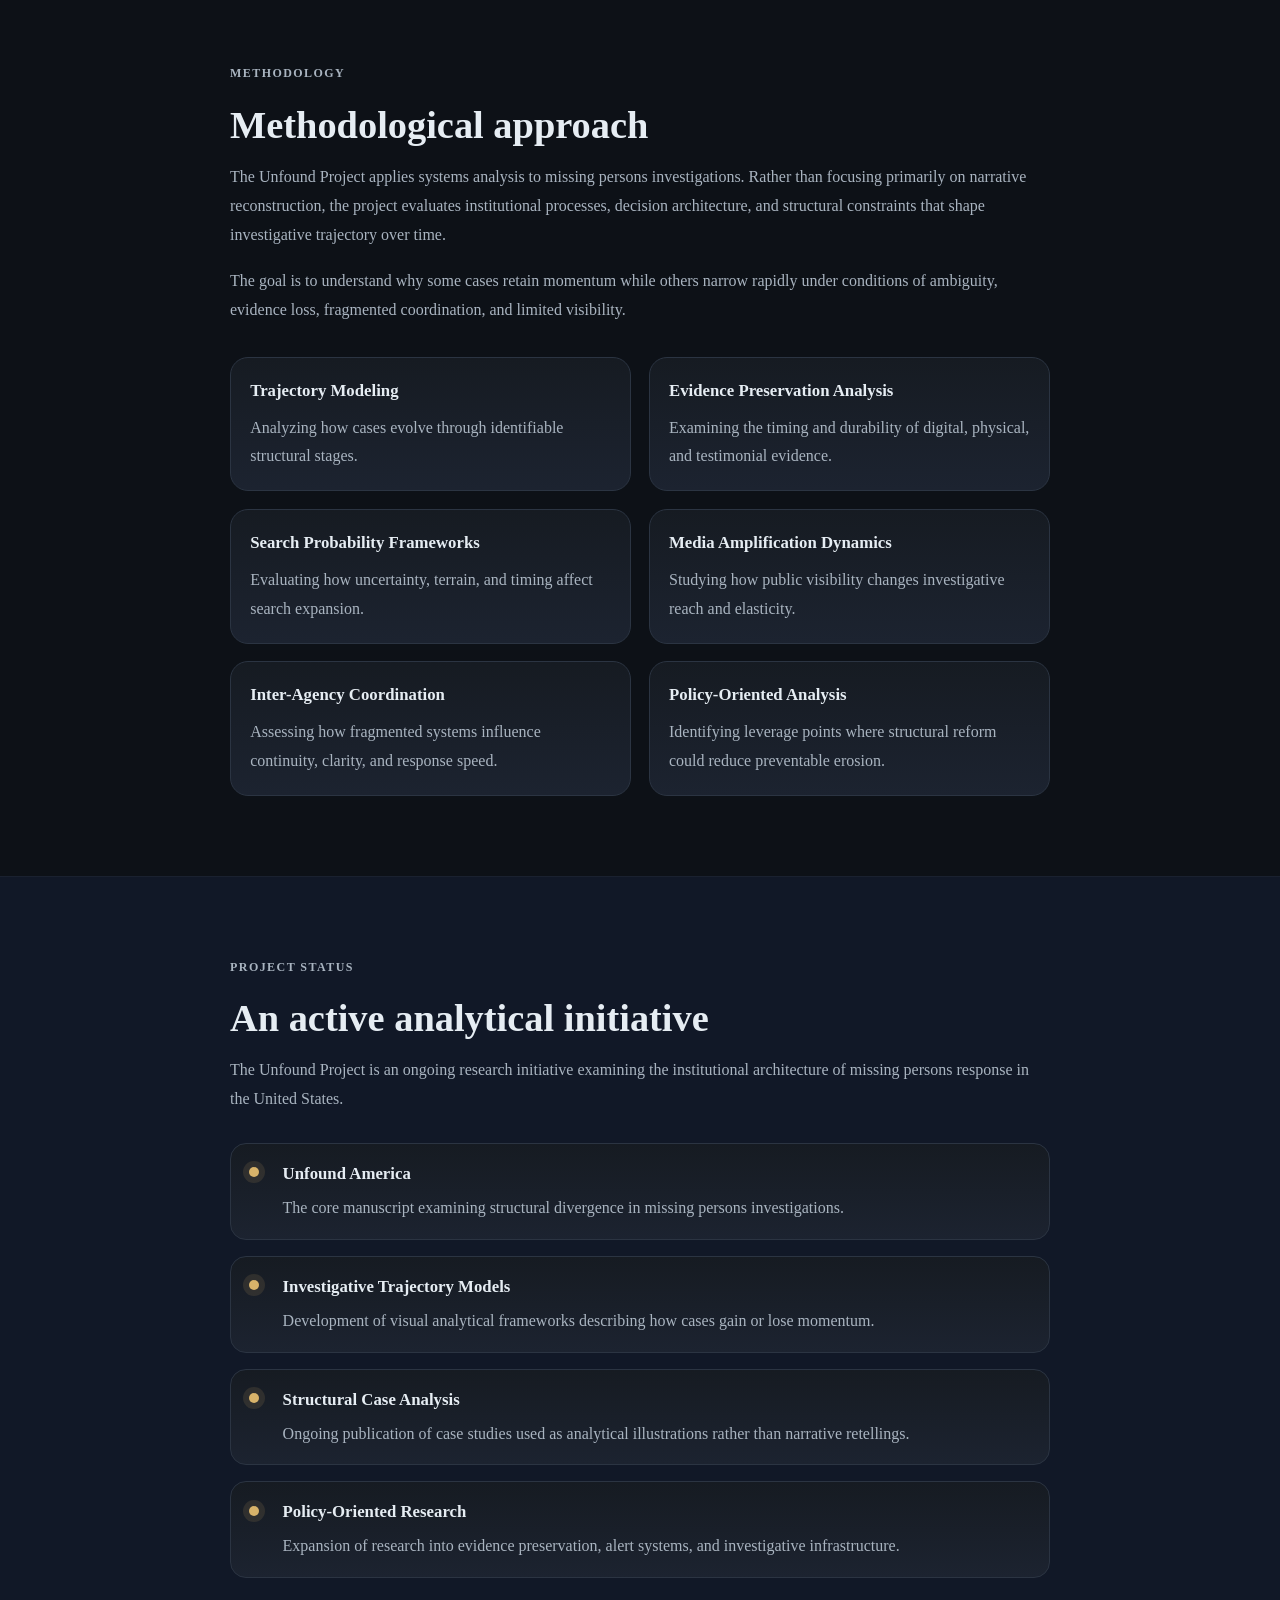
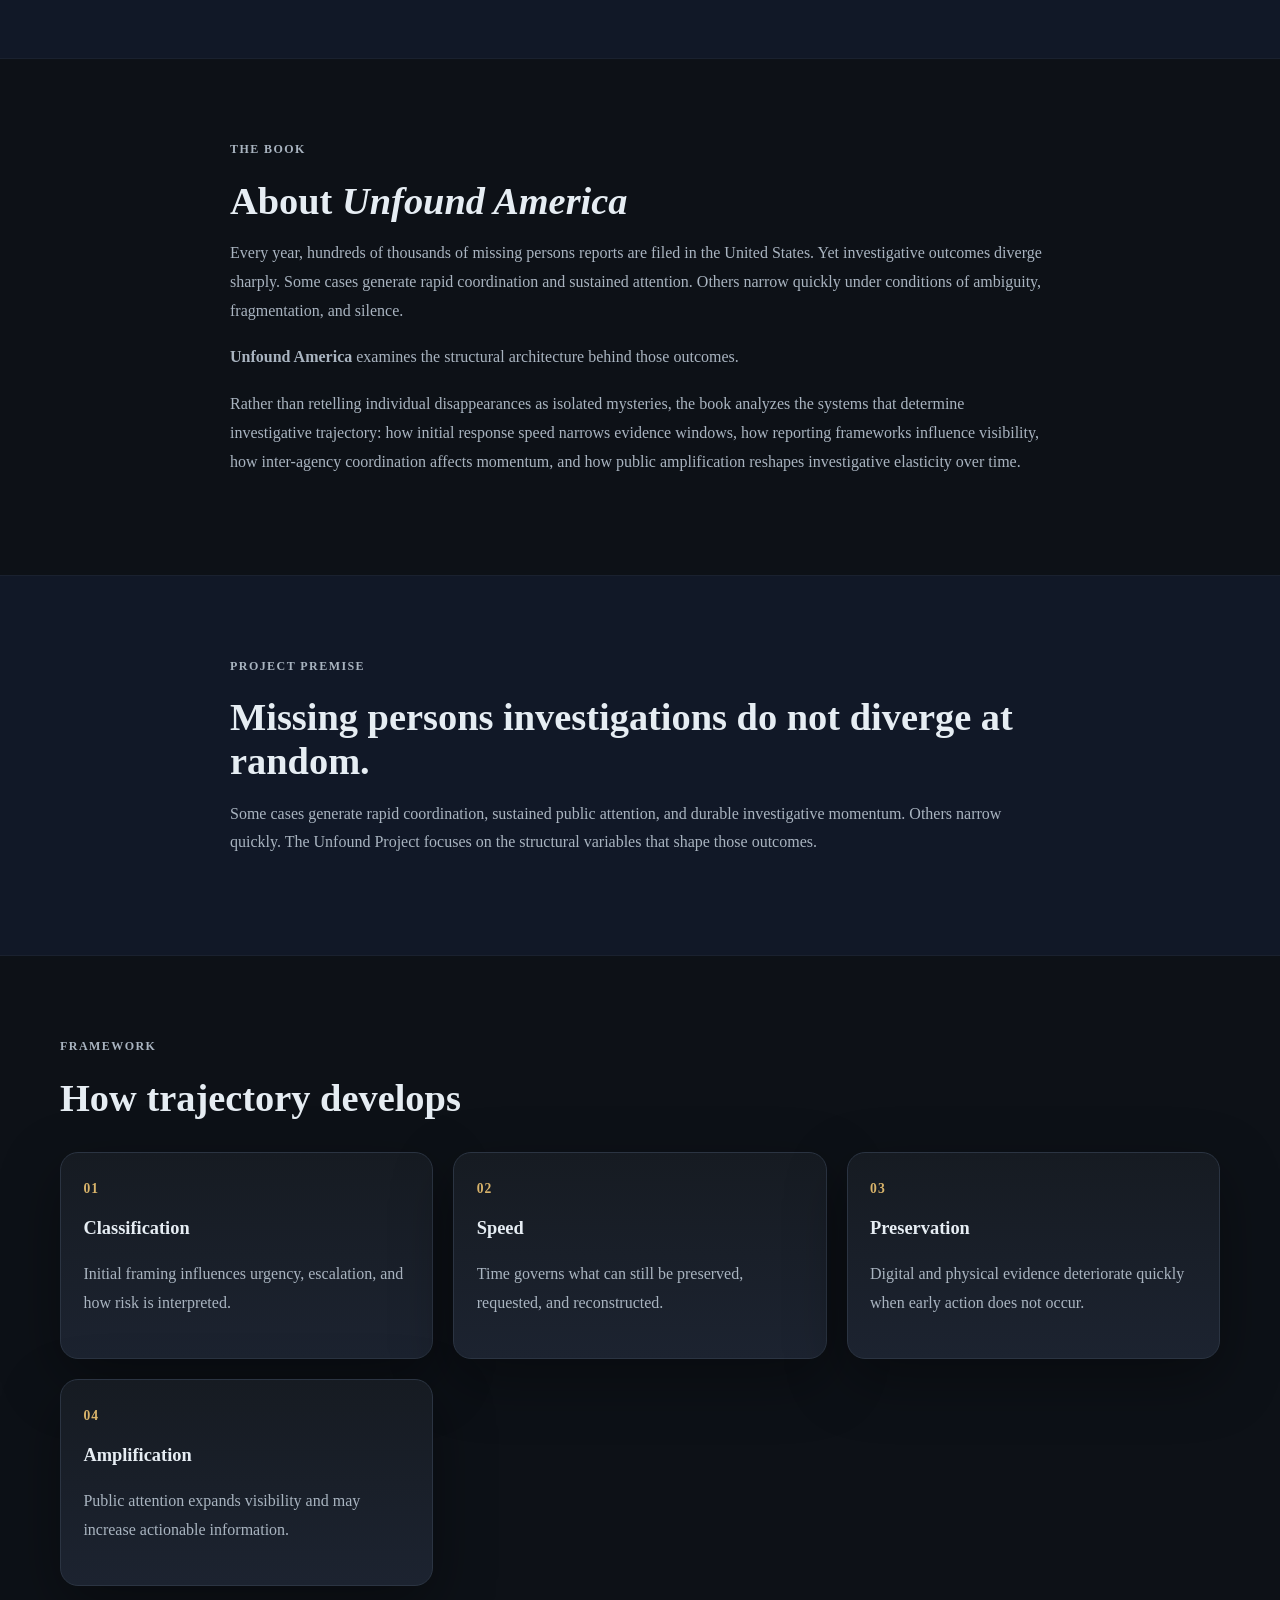
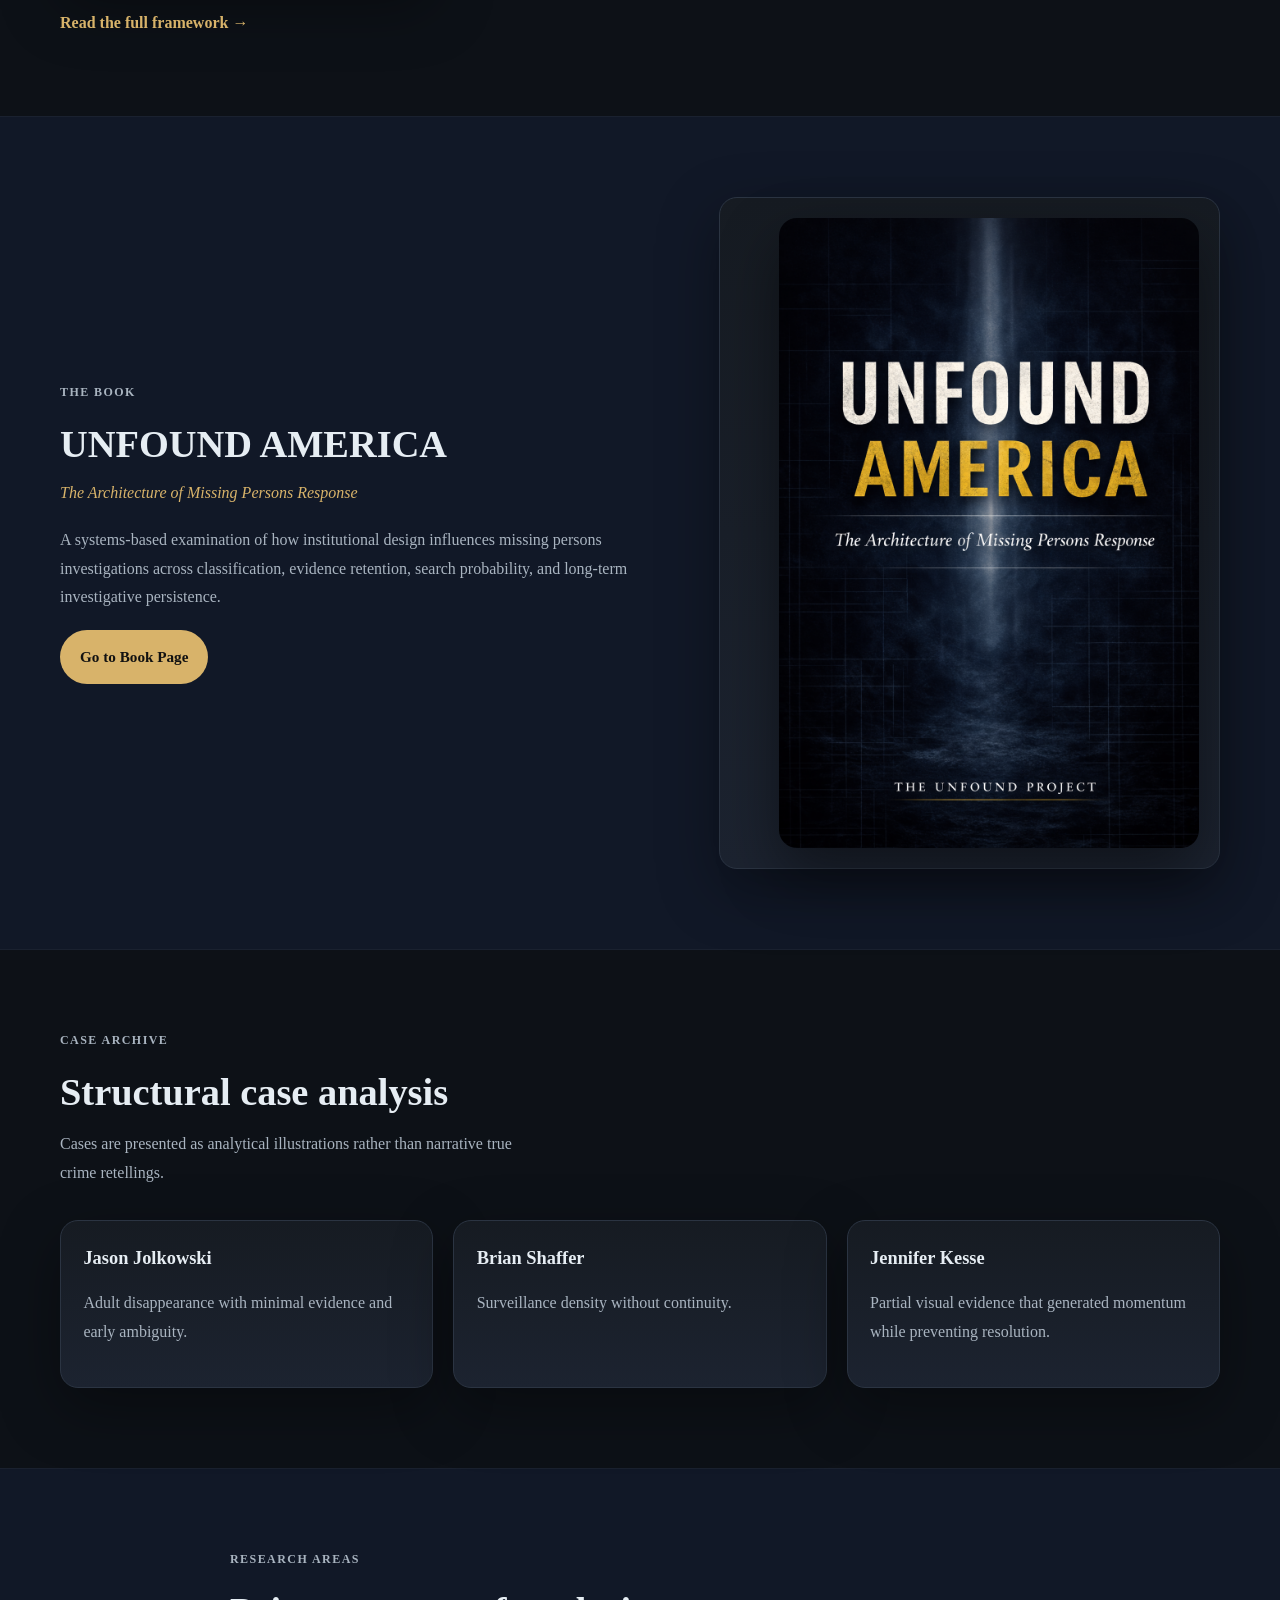
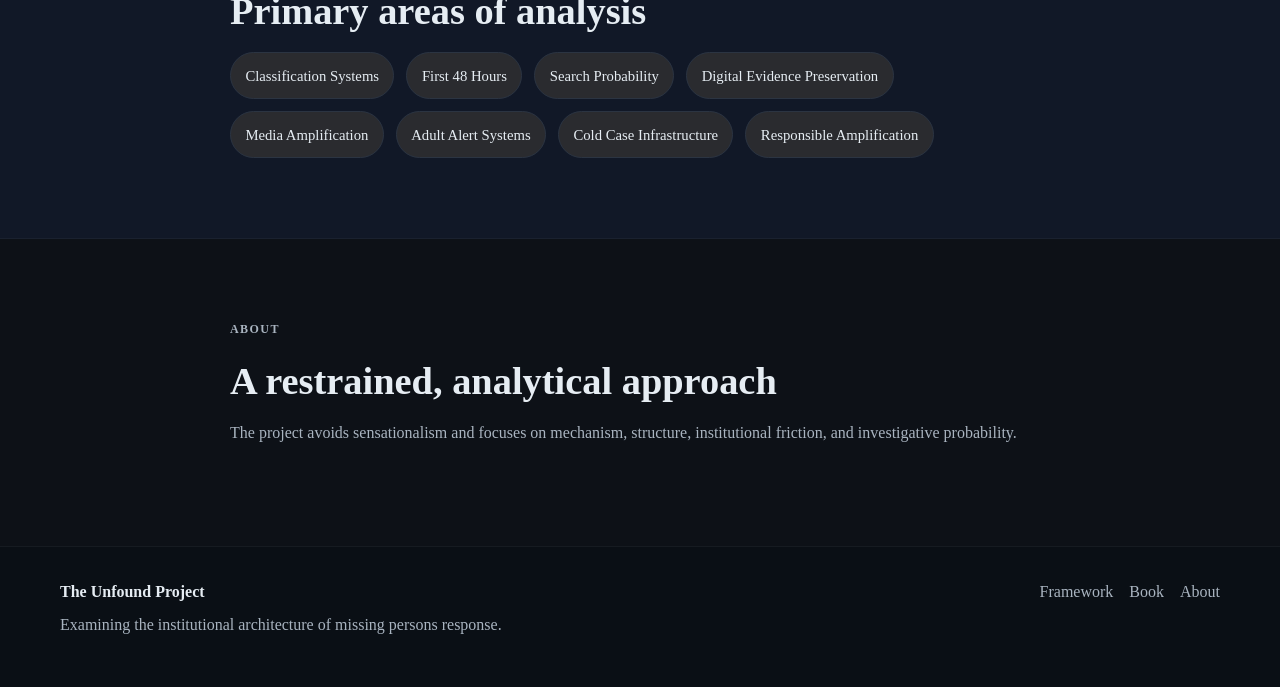
==== commit 88a1b048: "Update index.html" ====
--- a/index.html
+++ b/index.html
@@ -19,6 +19,7 @@
         <a href="framework.html">Framework</a>
         <a href="cases.html">Case Archive</a>
         <a href="book.html">Book</a>
+        <a href="research.html">Research</a>
         <a href="about.html">About</a>
       </nav>
     </div>
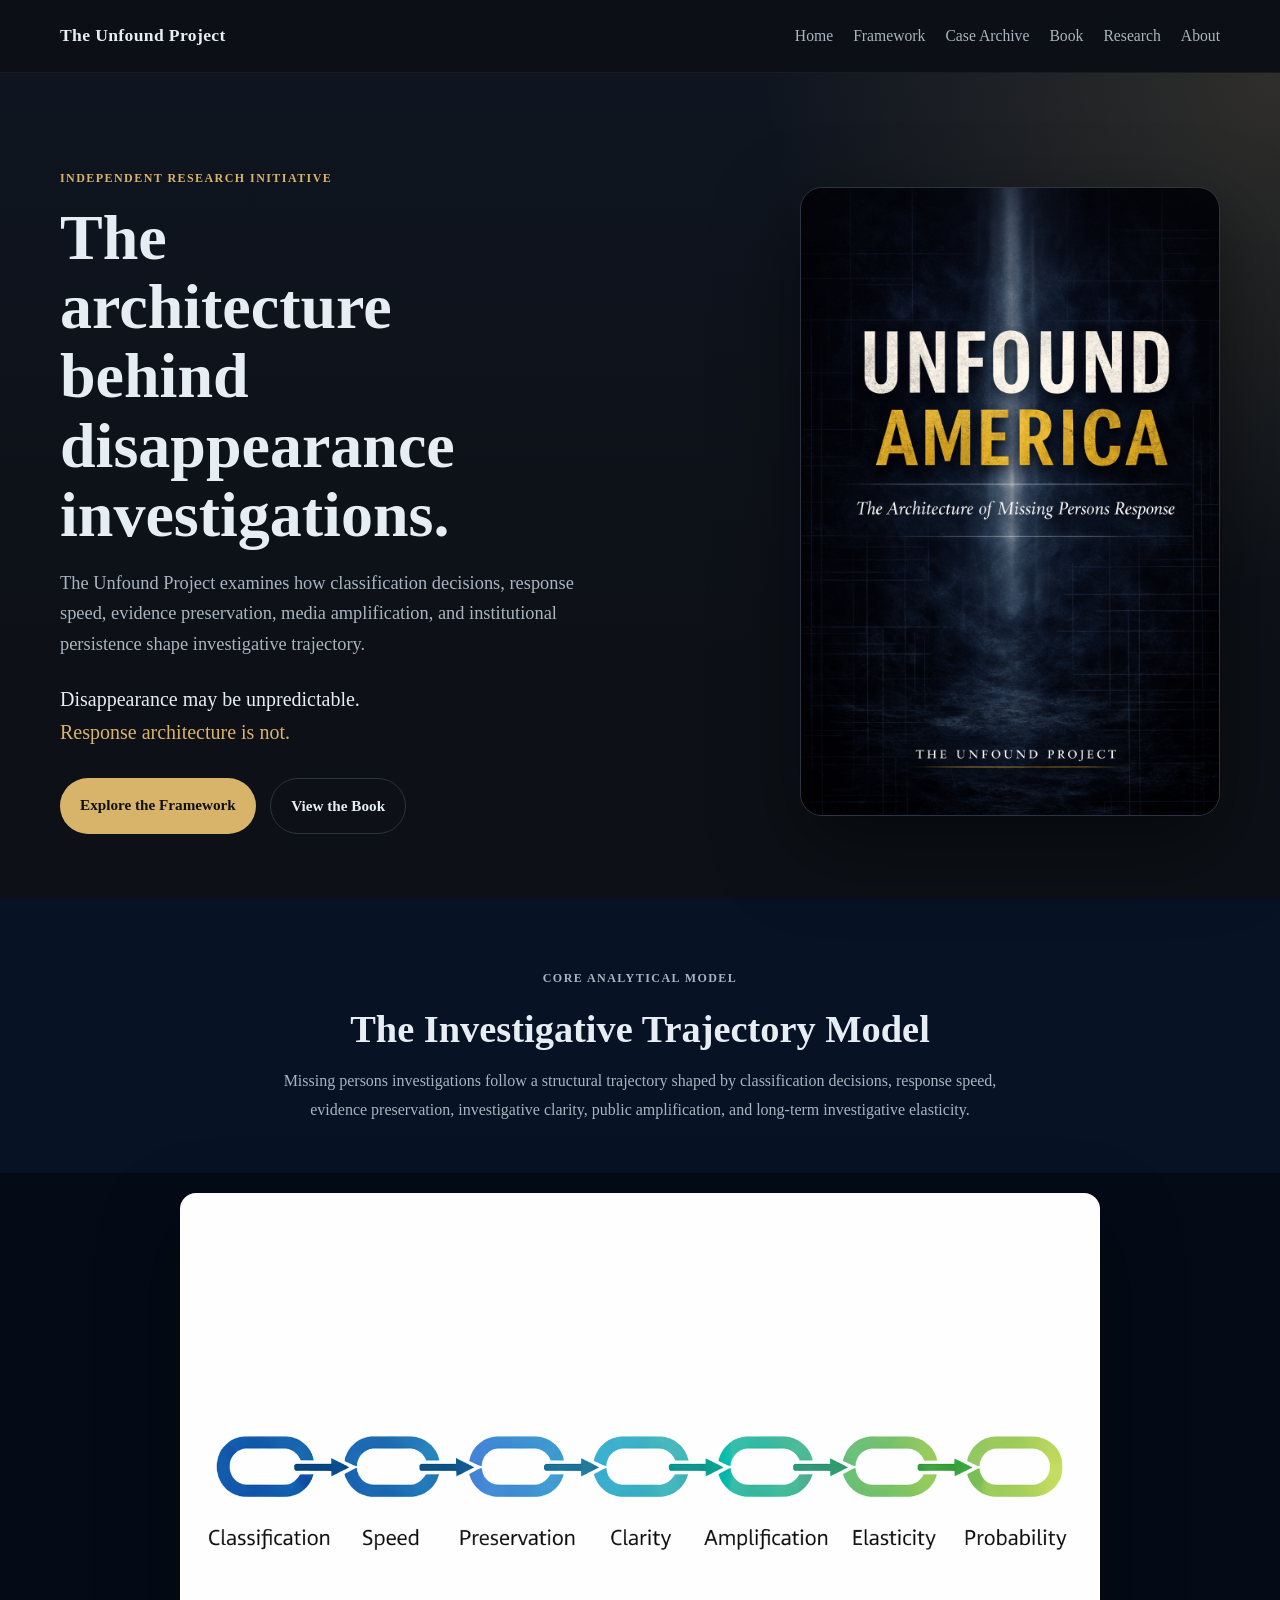
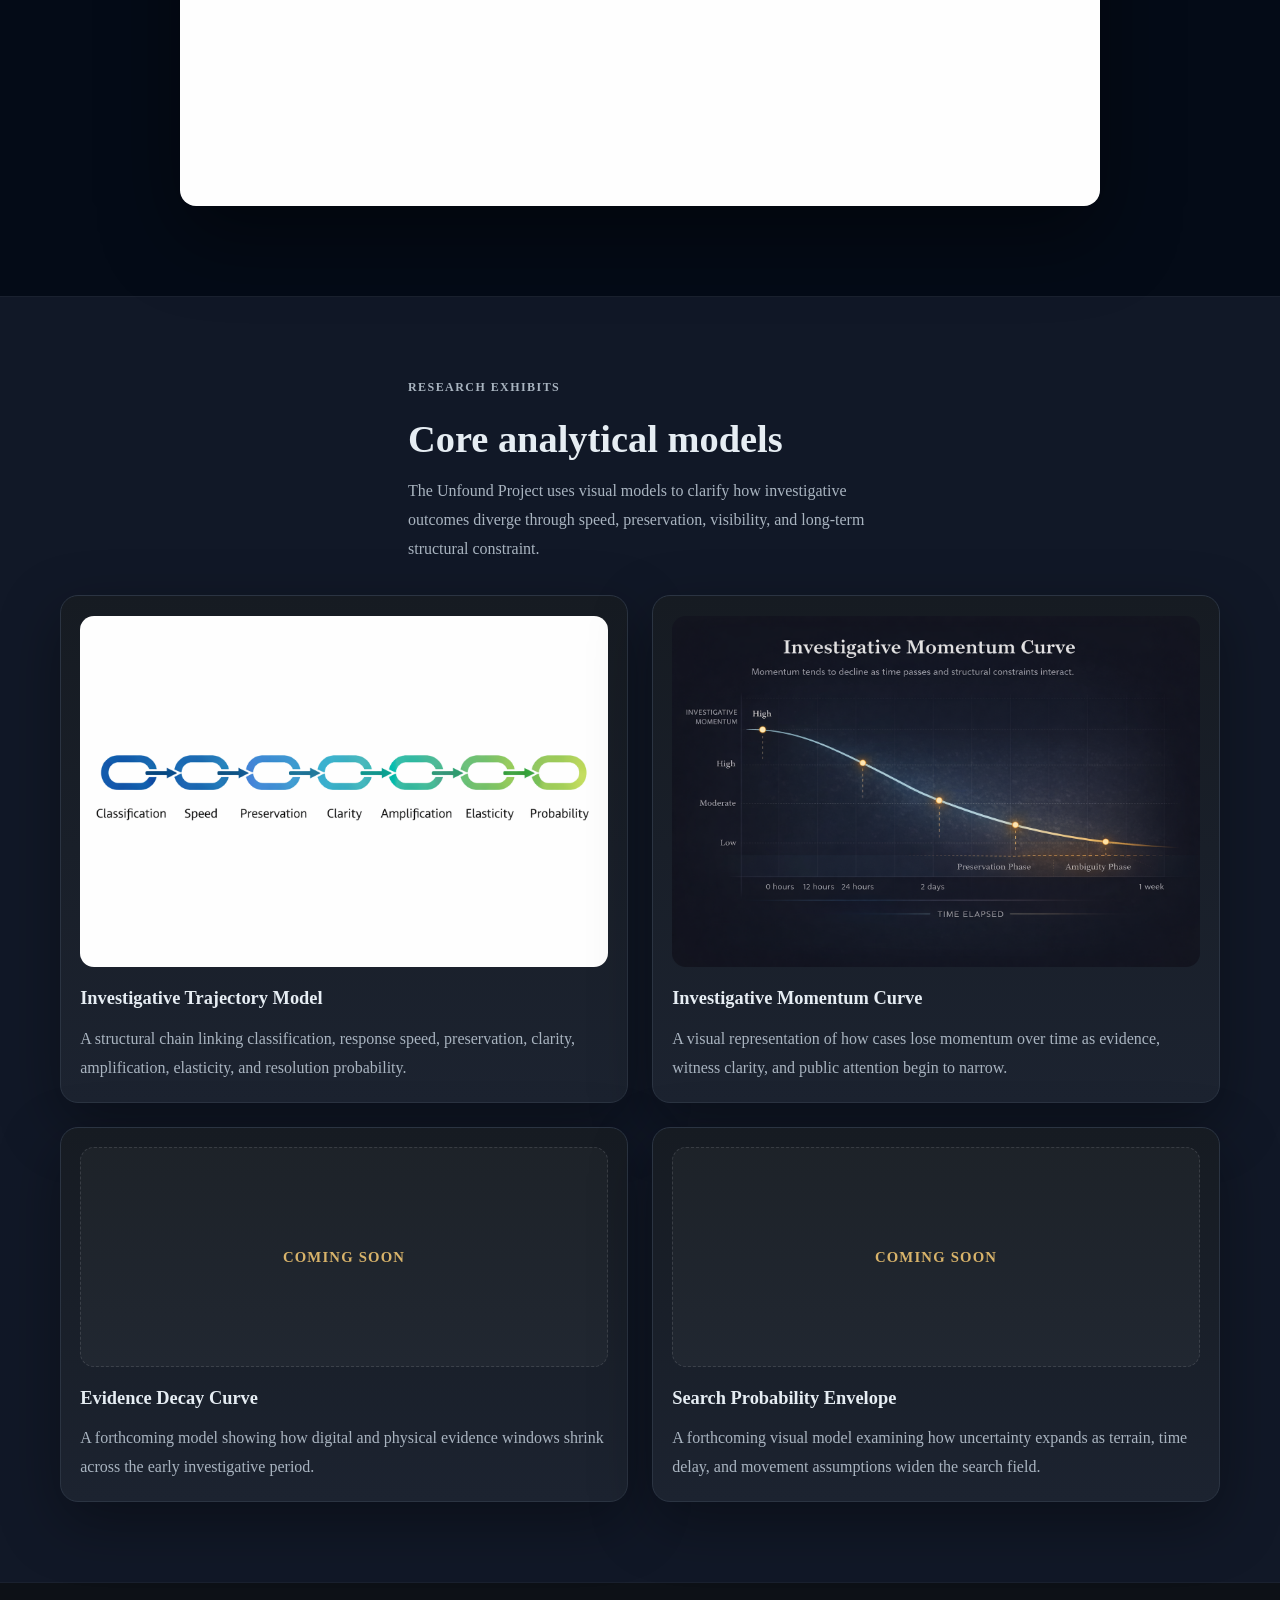
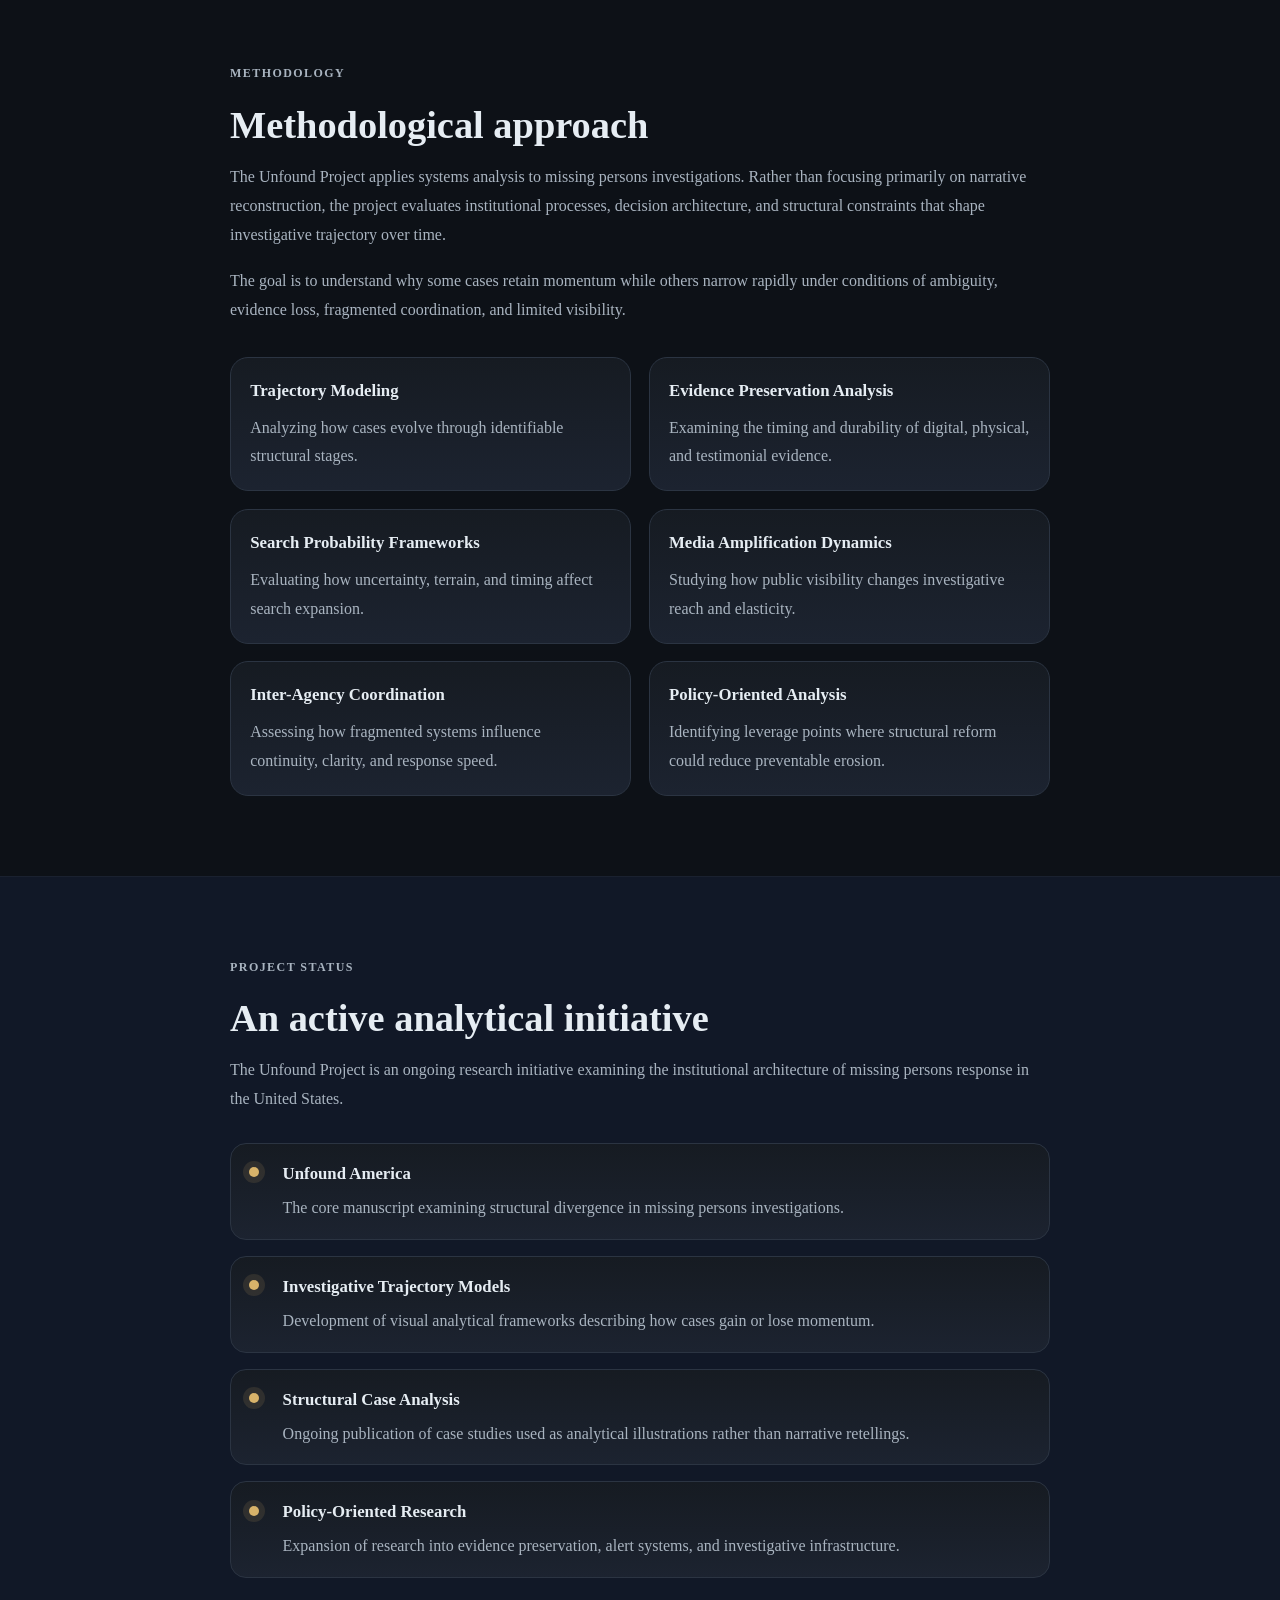
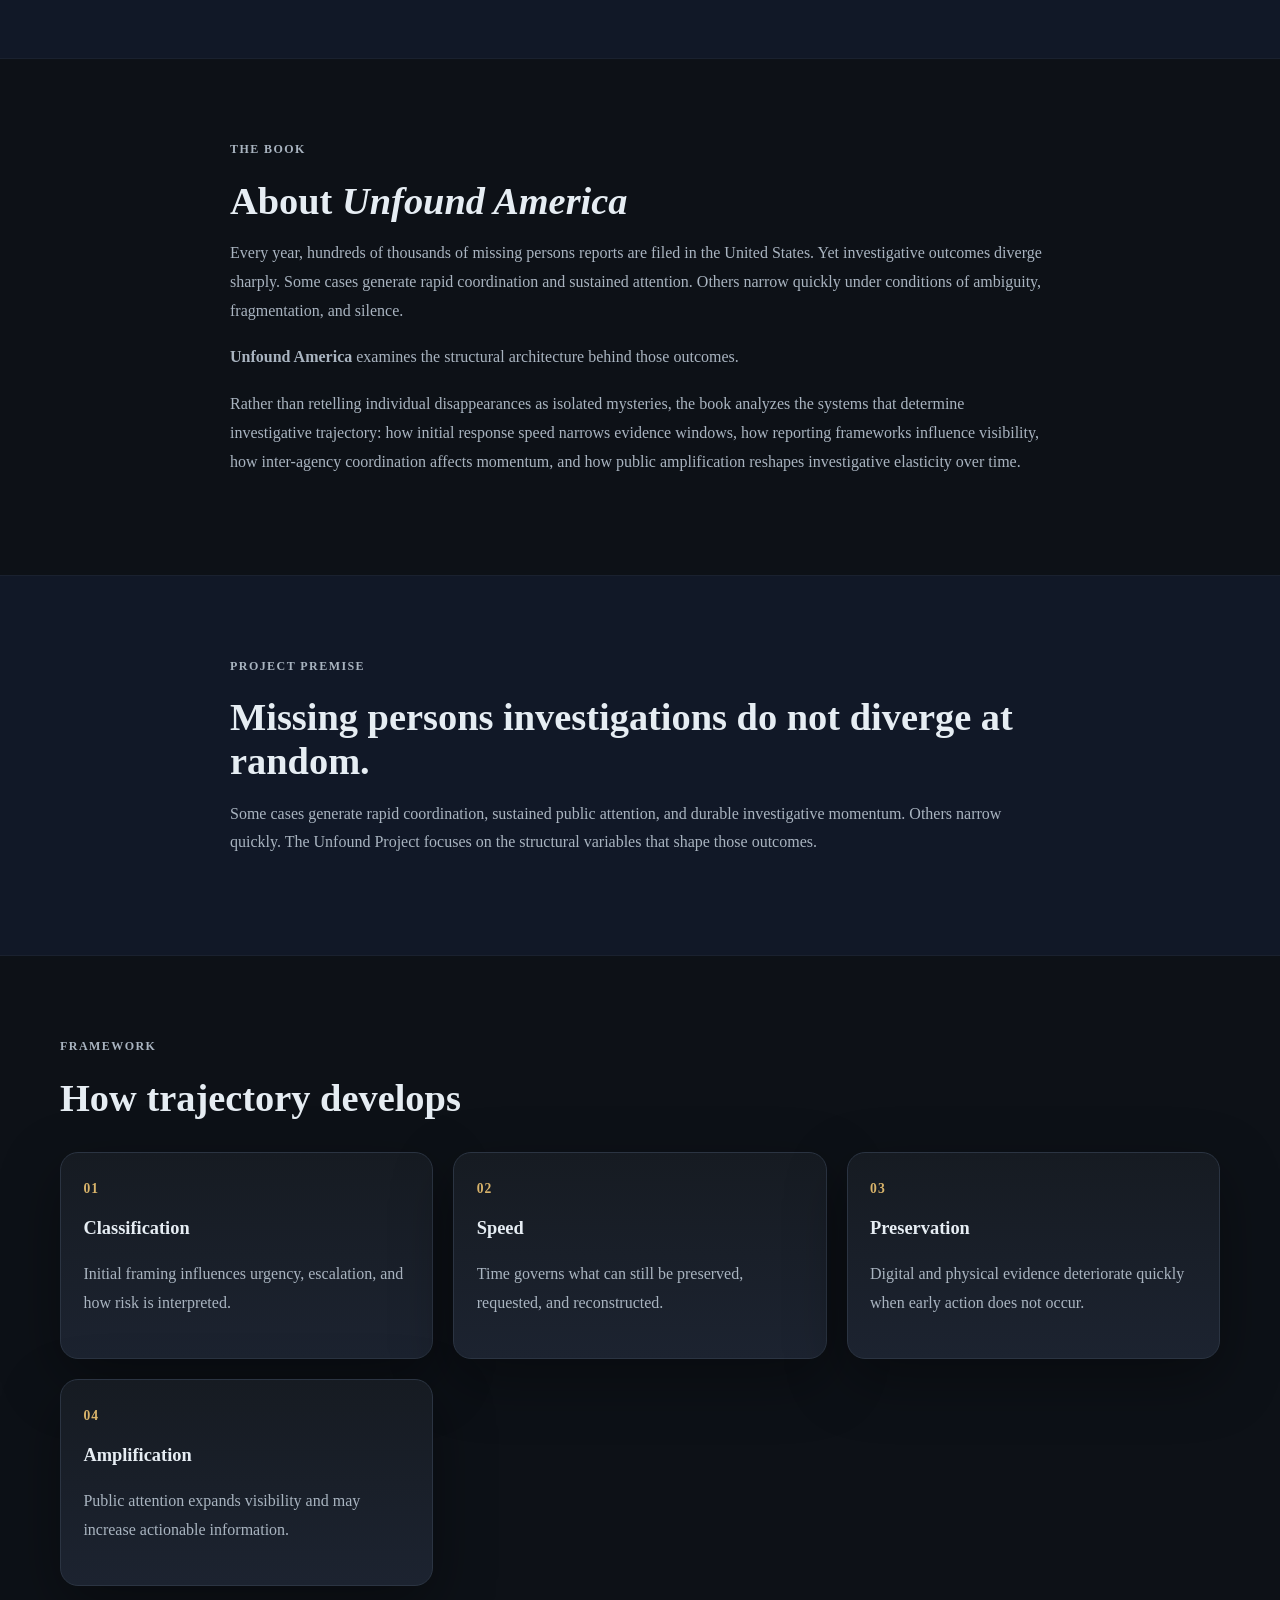
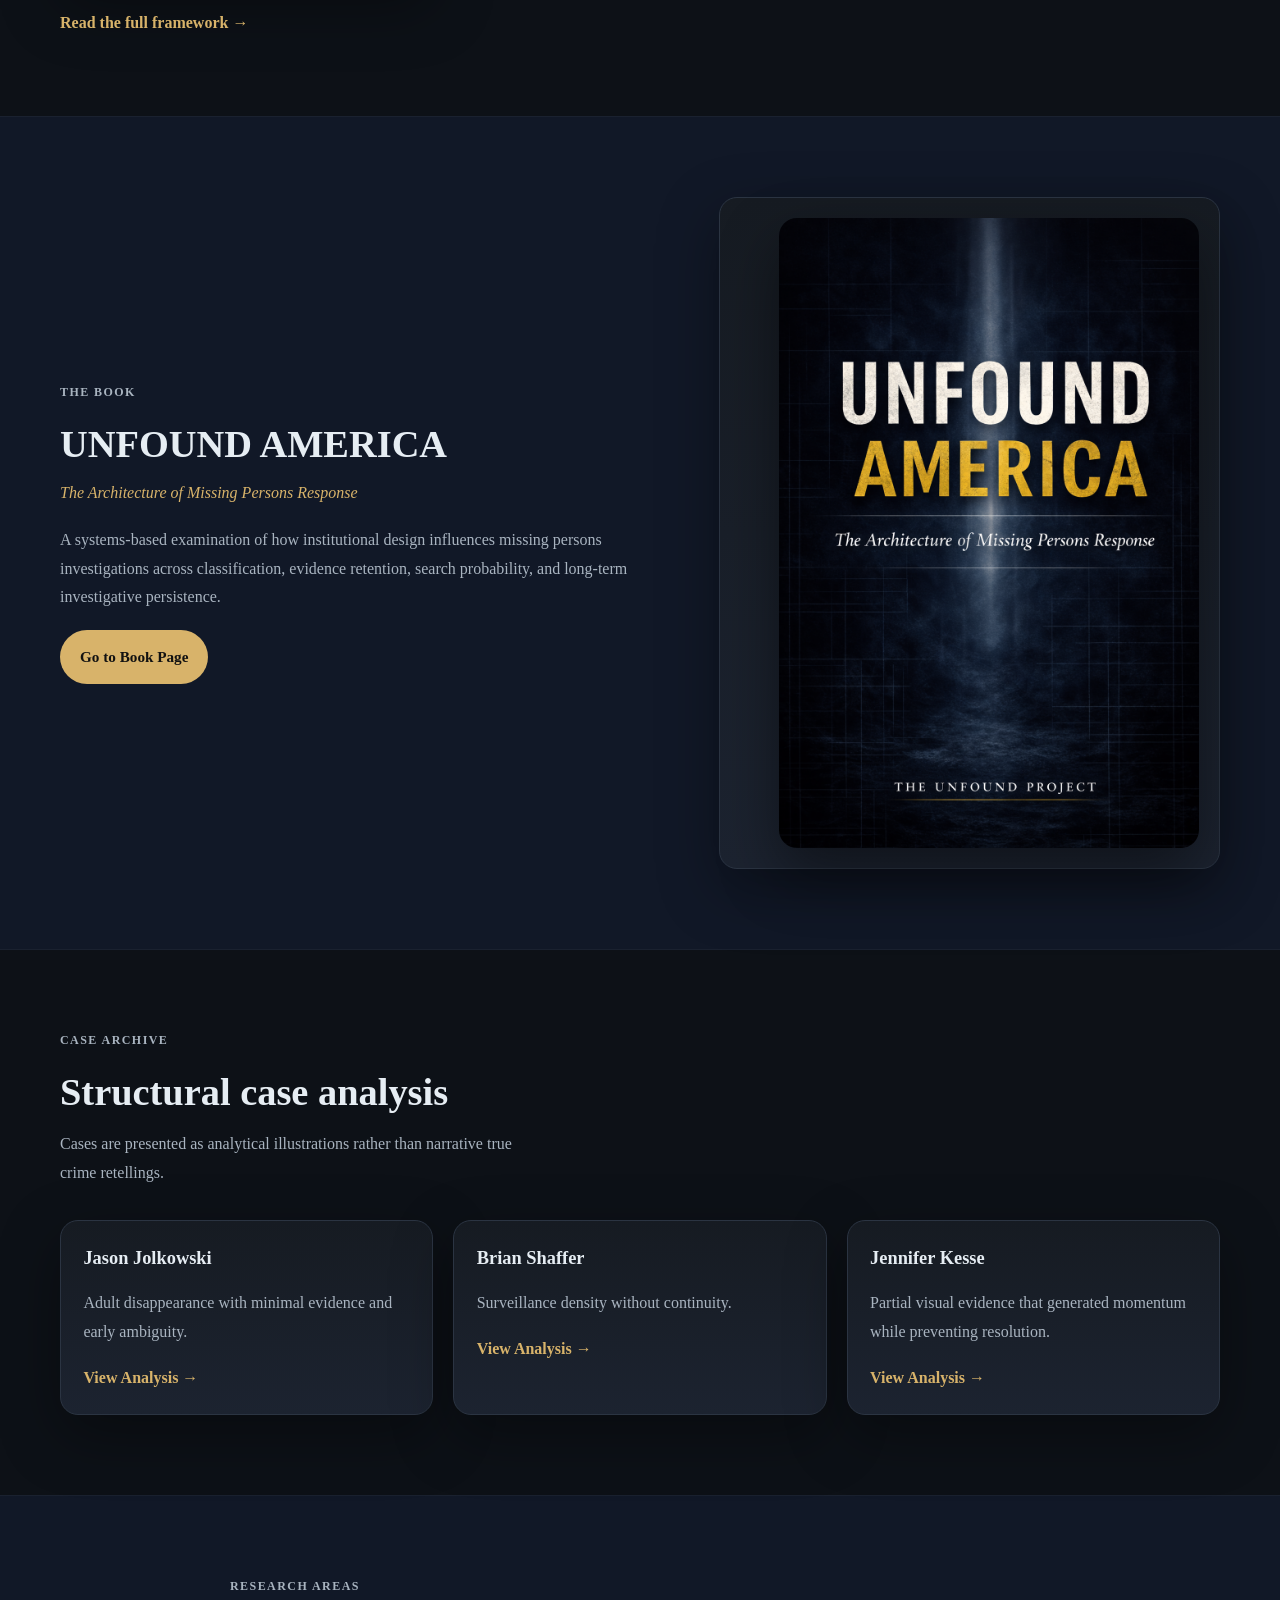
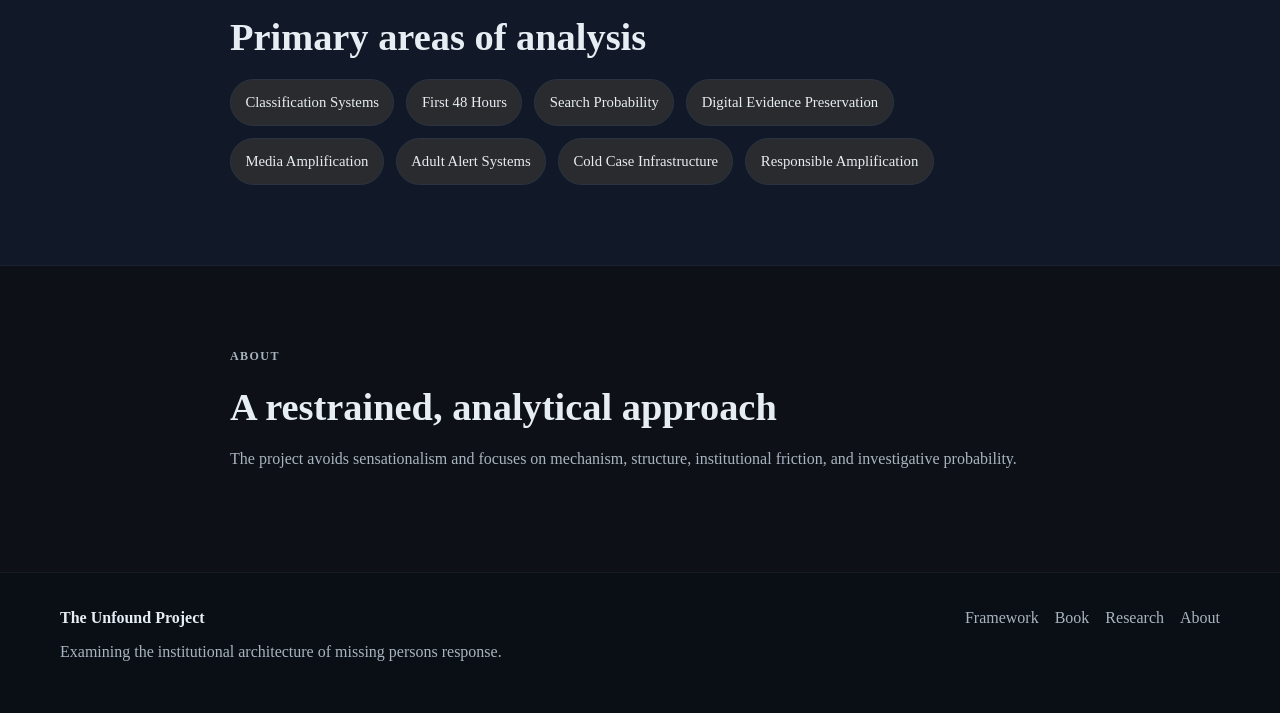
==== commit c93cf7e9: "Update index.html" ====
--- a/index.html
+++ b/index.html
@@ -362,18 +362,21 @@
 
         <div class="case-grid">
           <article class="case-card">
-            <h3>Jason Jolkowski</h3>
+            <h3><a href="jason-jolkowski.html">Jason Jolkowski</a></h3>
             <p>Adult disappearance with minimal evidence and early ambiguity.</p>
+            <a class="text-link" href="jason-jolkowski.html">View Analysis →</a>
           </article>
 
           <article class="case-card">
-            <h3>Brian Shaffer</h3>
+            <h3><a href="brian-shaffer.html">Brian Shaffer</a></h3>
             <p>Surveillance density without continuity.</p>
+            <a class="text-link" href="brian-shaffer.html">View Analysis →</a>
           </article>
 
           <article class="case-card">
-            <h3>Jennifer Kesse</h3>
+            <h3><a href="jennifer-kesse.html">Jennifer Kesse</a></h3>
             <p>Partial visual evidence that generated momentum while preventing resolution.</p>
+            <a class="text-link" href="jennifer-kesse.html">View Analysis →</a>
           </article>
         </div>
       </div>
@@ -419,6 +422,7 @@
       <div class="footer-links">
         <a href="framework.html">Framework</a>
         <a href="book.html">Book</a>
+        <a href="research.html">Research</a>
         <a href="about.html">About</a>
       </div>
     </div>
--- a/styles.css
+++ b/styles.css
@@ -700,3 +700,85 @@
     grid-template-columns: 1fr;
   }
 }
+
+.research-hero {
+  padding-bottom: 3.5rem;
+}
+
+.source-list {
+  display: grid;
+  grid-template-columns: repeat(2, 1fr);
+  gap: 1.2rem;
+  margin-top: 2rem;
+}
+
+.source-item {
+  background: linear-gradient(180deg, var(--panel) 0%, var(--panel-2) 100%);
+  border: 1px solid var(--line);
+  border-radius: var(--radius);
+  padding: 1.2rem;
+  box-shadow: var(--shadow);
+}
+
+.source-item h3 {
+  margin: 0 0 0.55rem;
+  font-size: 1.05rem;
+}
+
+.source-item p {
+  margin: 0;
+}
+
+@media (max-width: 960px) {
+  .source-list {
+    grid-template-columns: 1fr;
+  }
+}
+
+.case-hero {
+  padding-bottom: 3.5rem;
+}
+
+.timeline-list {
+  display: flex;
+  flex-direction: column;
+  gap: 1.1rem;
+  margin-top: 1.8rem;
+}
+
+.timeline-item {
+  display: grid;
+  grid-template-columns: 18px 1fr;
+  gap: 1rem;
+  align-items: start;
+  padding: 1rem 1.1rem;
+  border: 1px solid var(--line);
+  border-radius: 16px;
+  background: linear-gradient(180deg, var(--panel) 0%, var(--panel-2) 100%);
+}
+
+.timeline-marker {
+  width: 10px;
+  height: 10px;
+  margin-top: 0.5rem;
+  border-radius: 999px;
+  background: var(--accent);
+  box-shadow: 0 0 0 6px rgba(216, 179, 106, 0.12);
+}
+
+.timeline-item h3 {
+  margin: 0 0 0.4rem;
+  font-size: 1.05rem;
+}
+
+.timeline-item p {
+  margin: 0;
+}
+
+.case-card h3 a {
+  color: var(--text);
+}
+
+.case-card h3 a:hover {
+  color: var(--accent);
+}
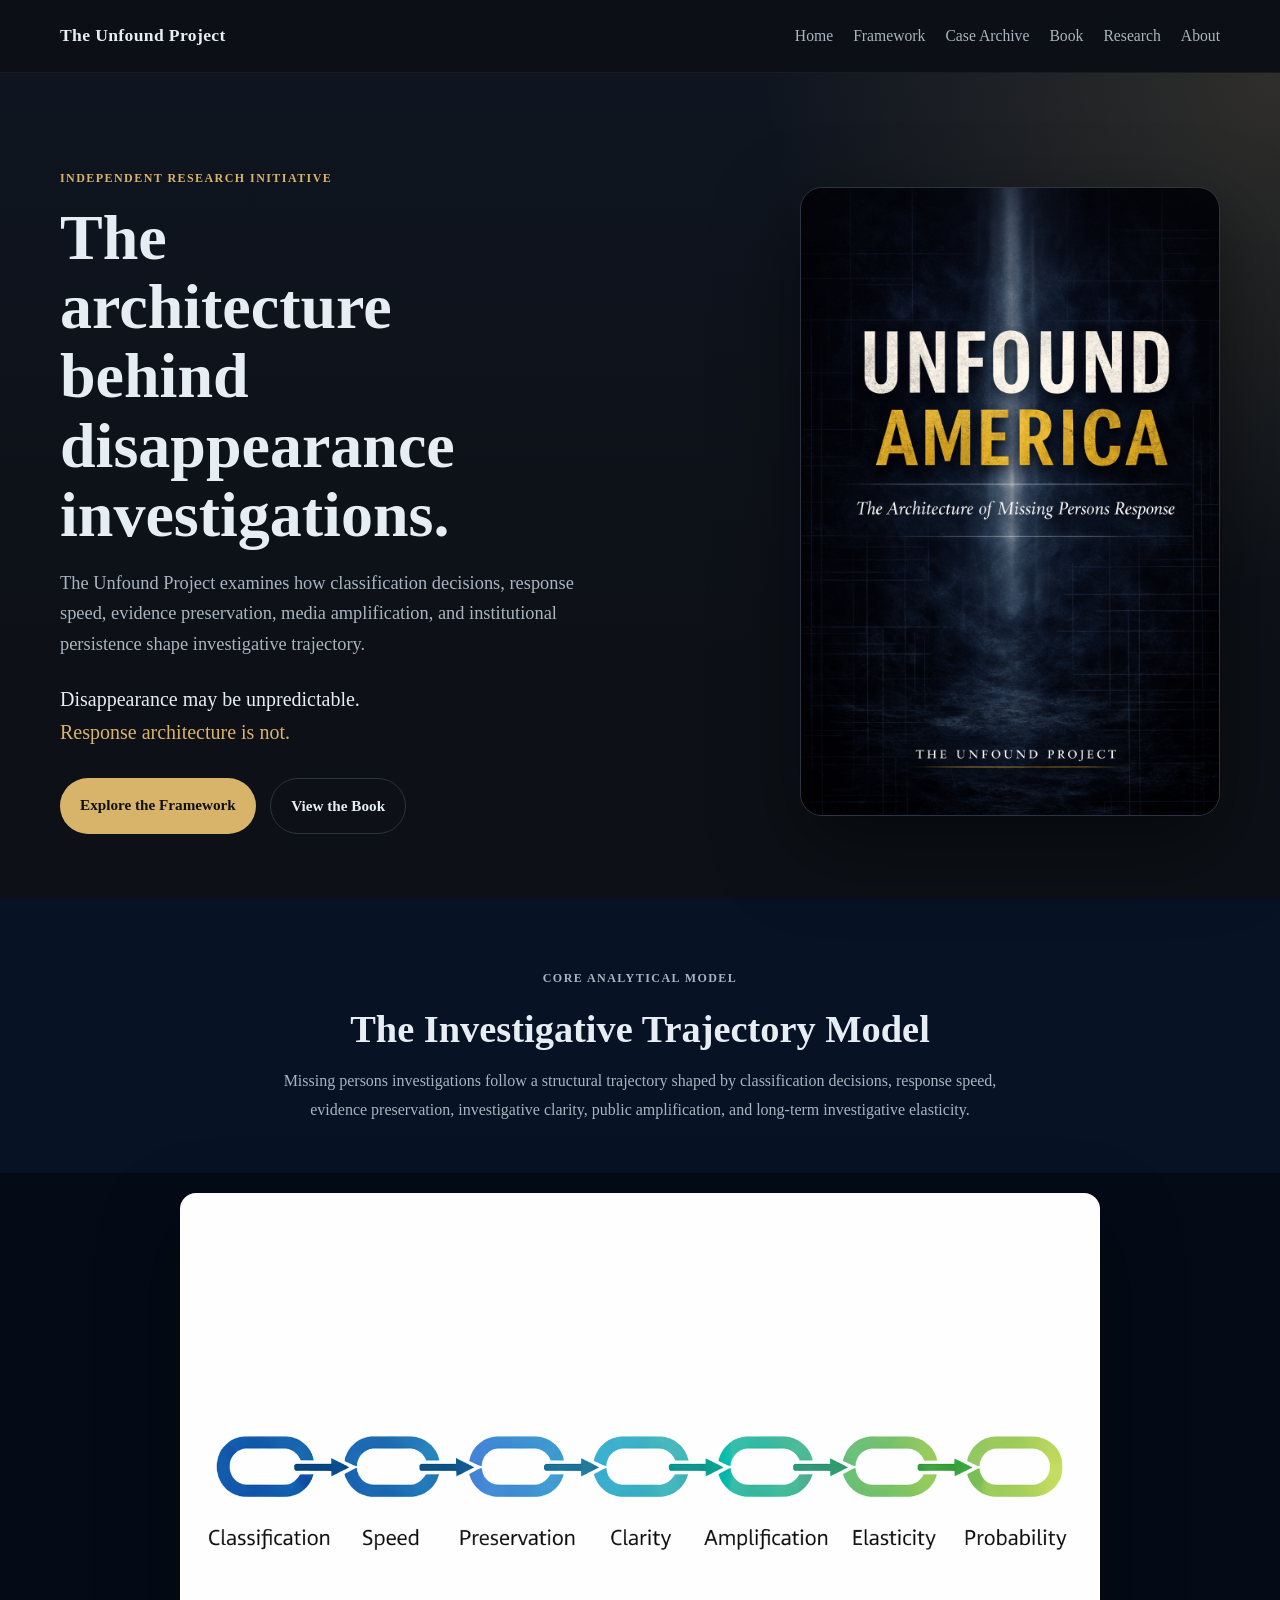
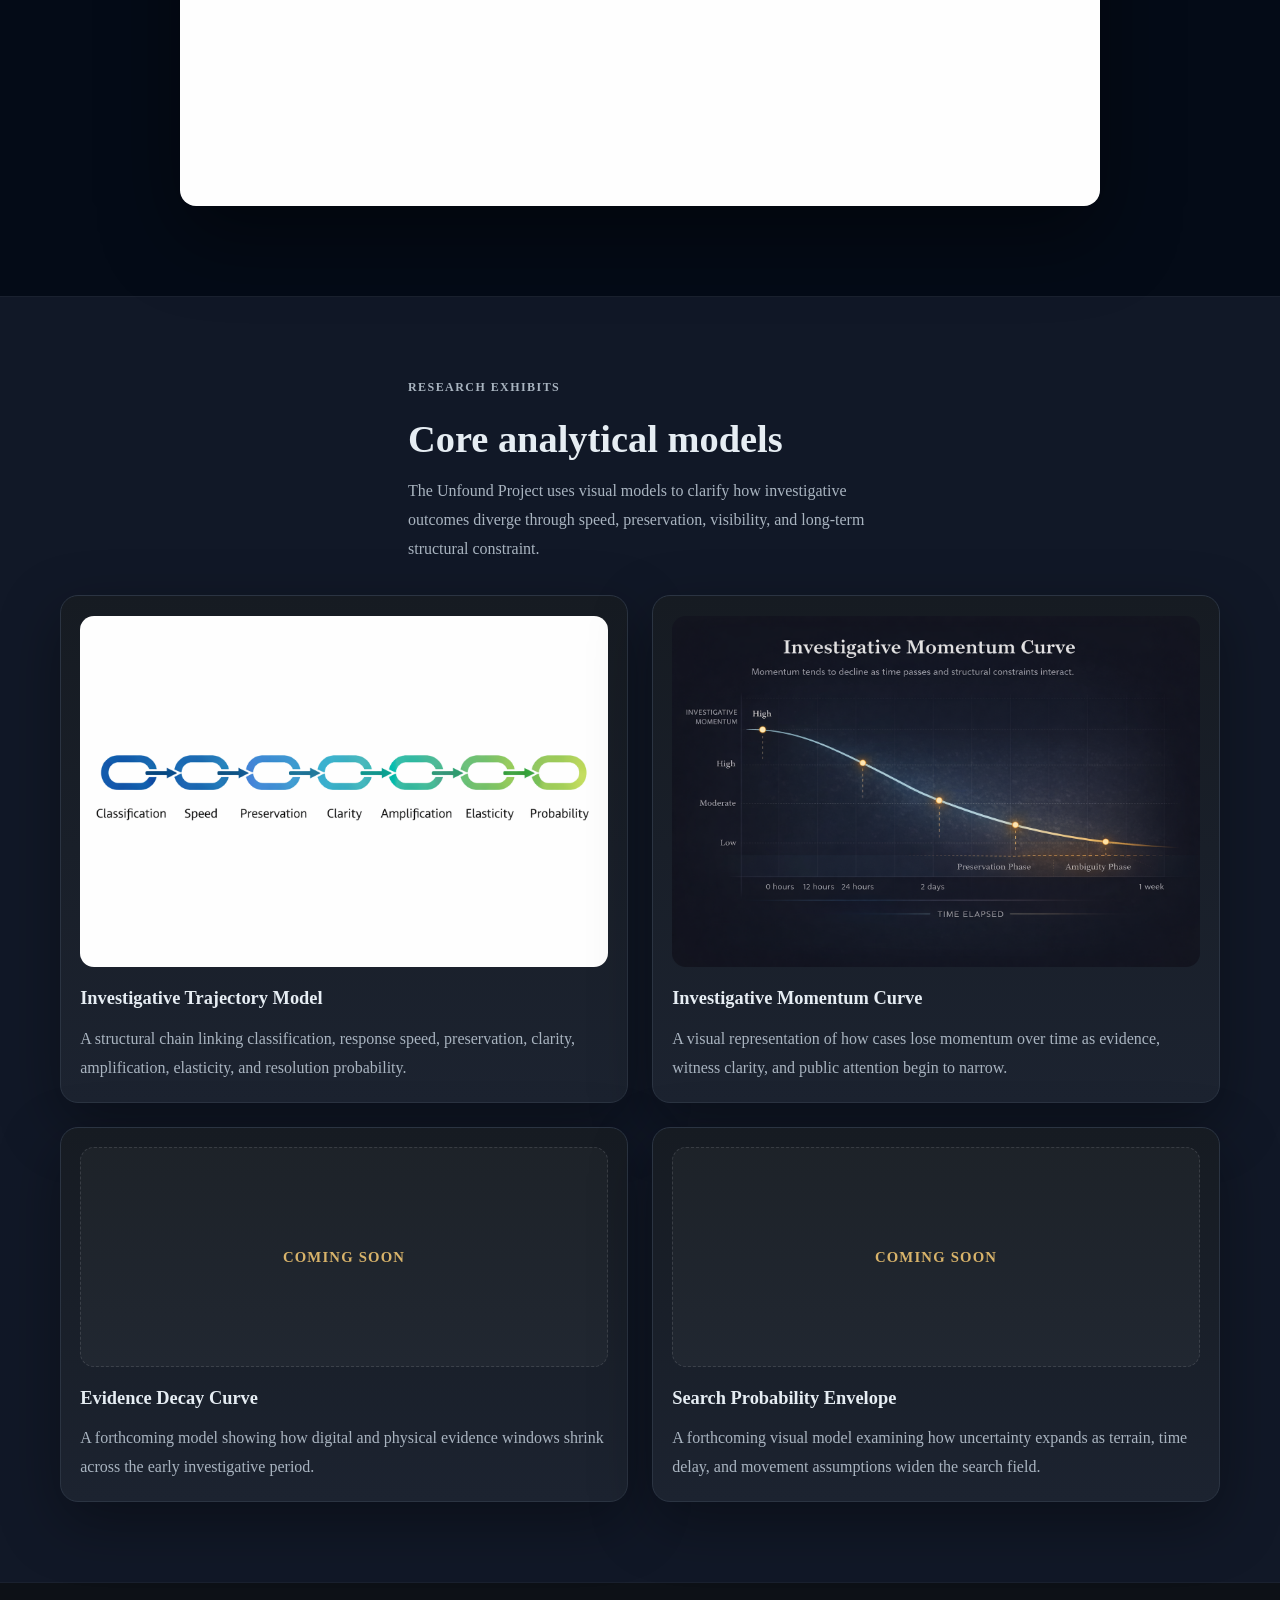
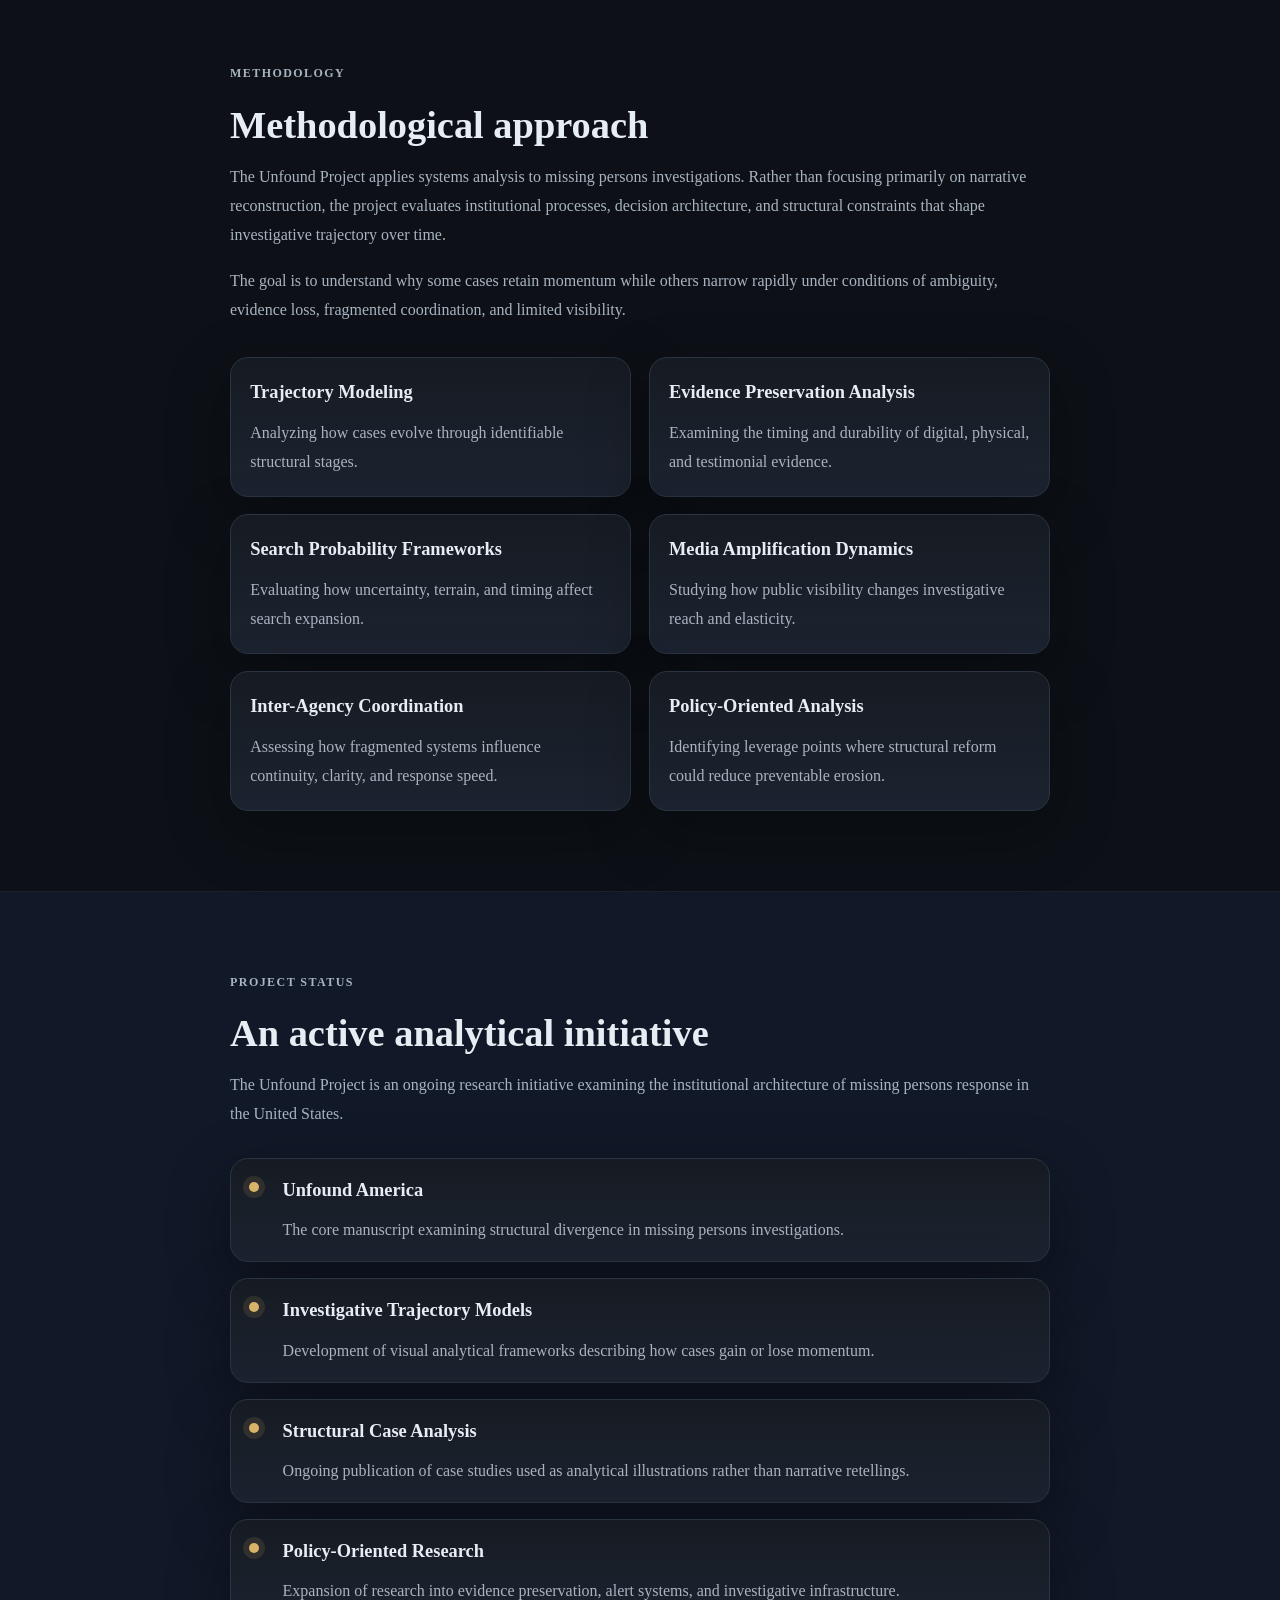
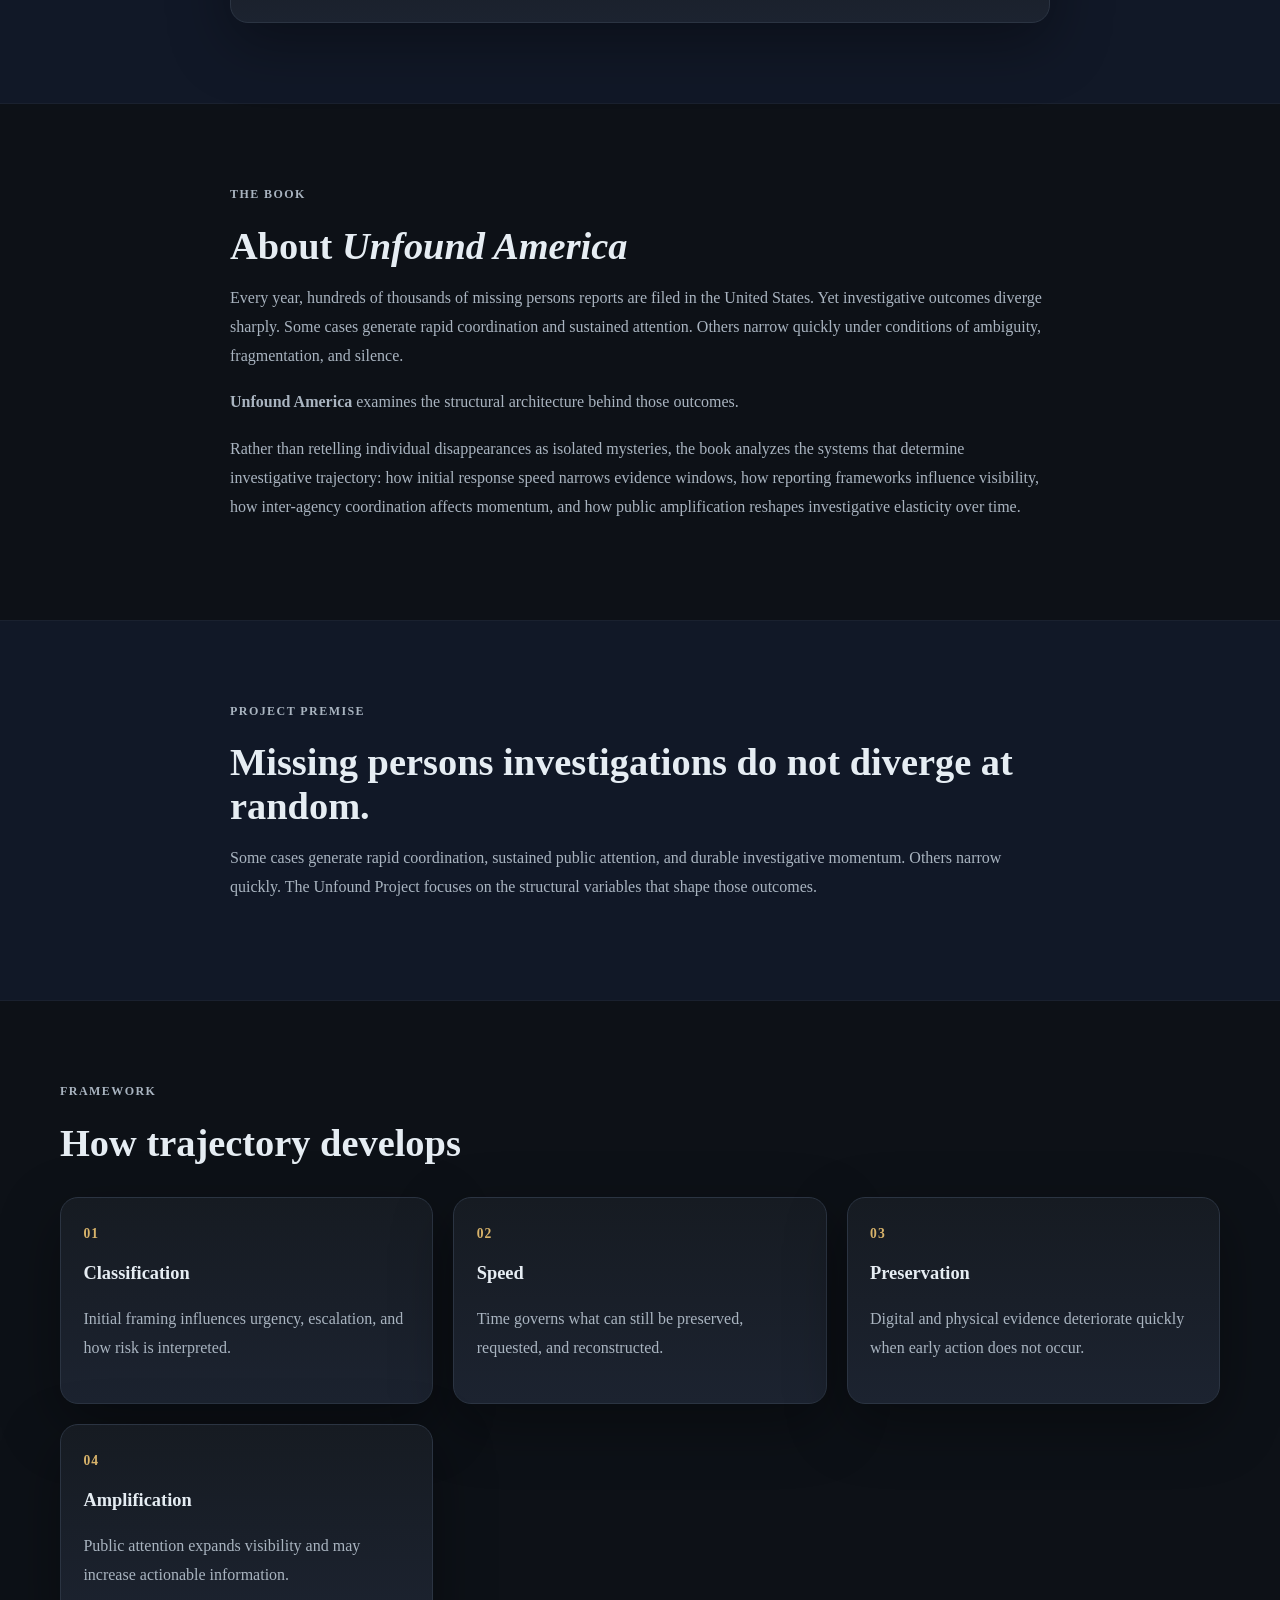
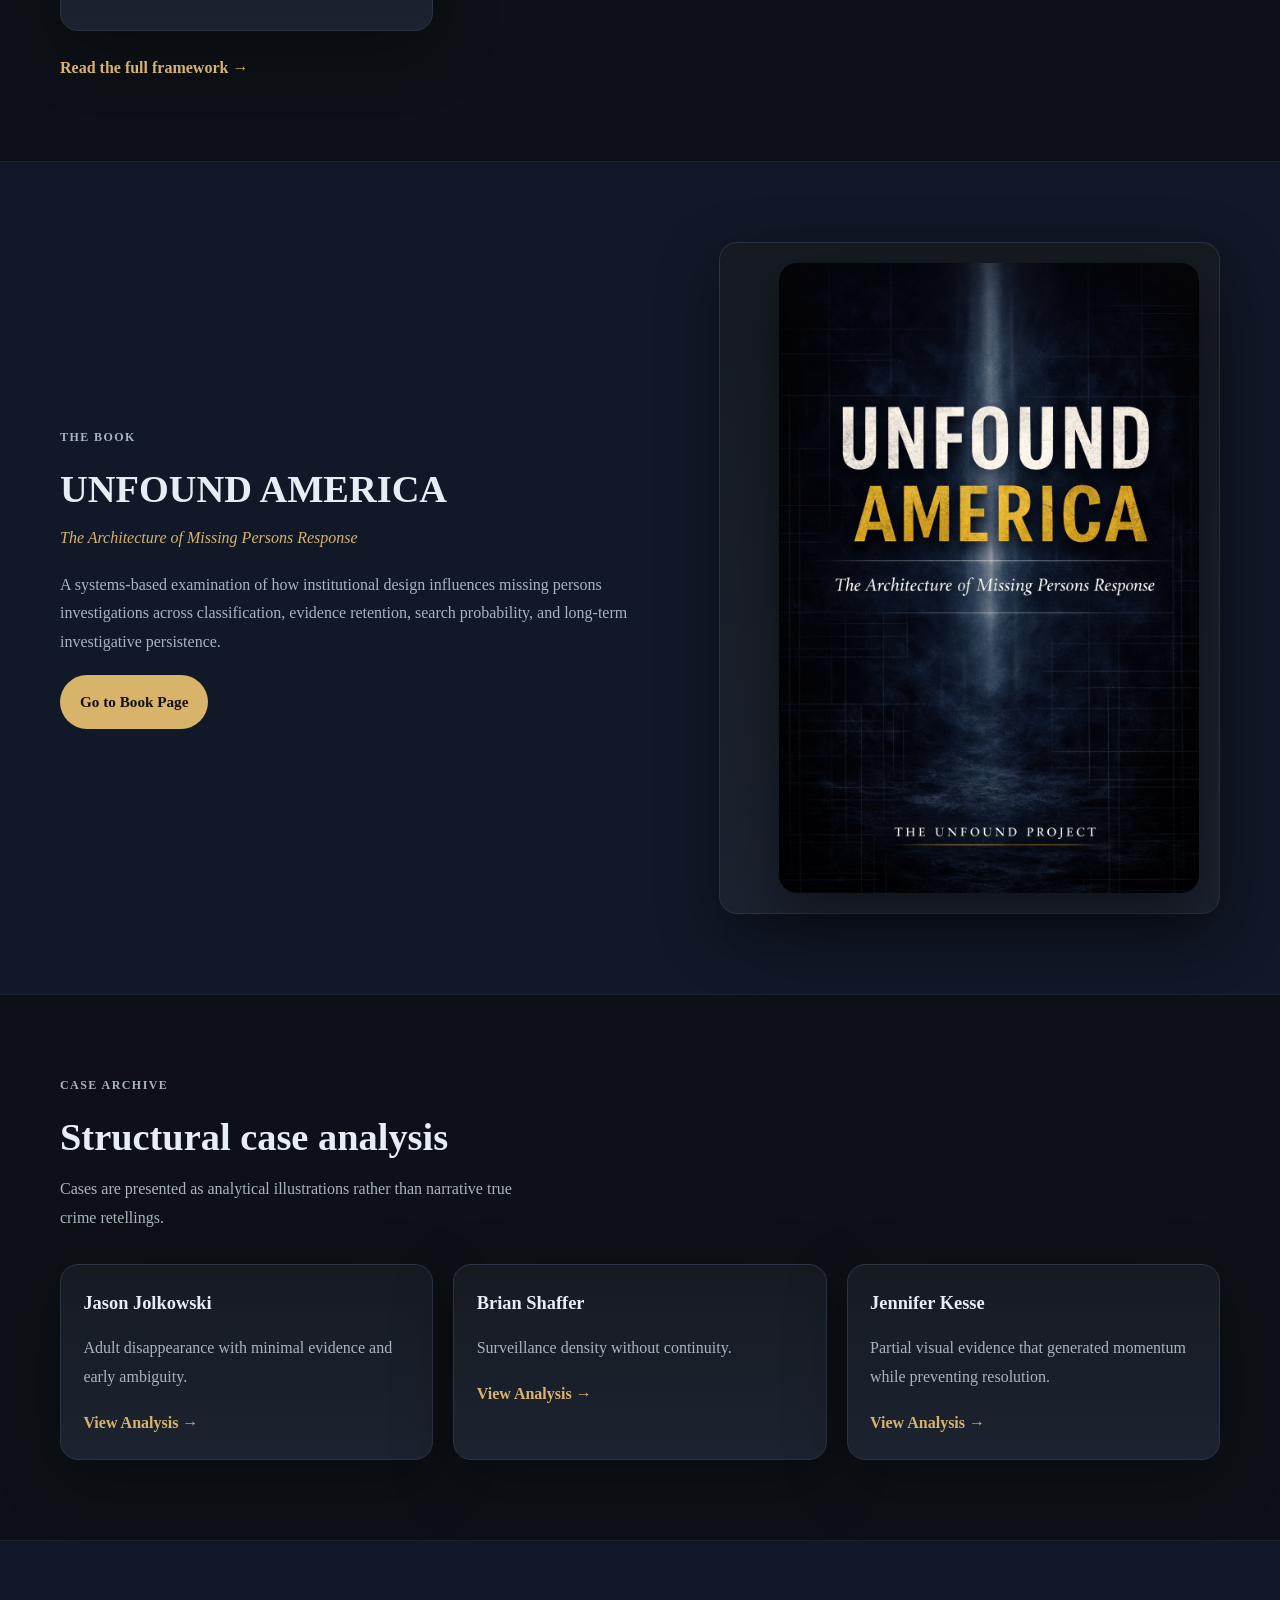
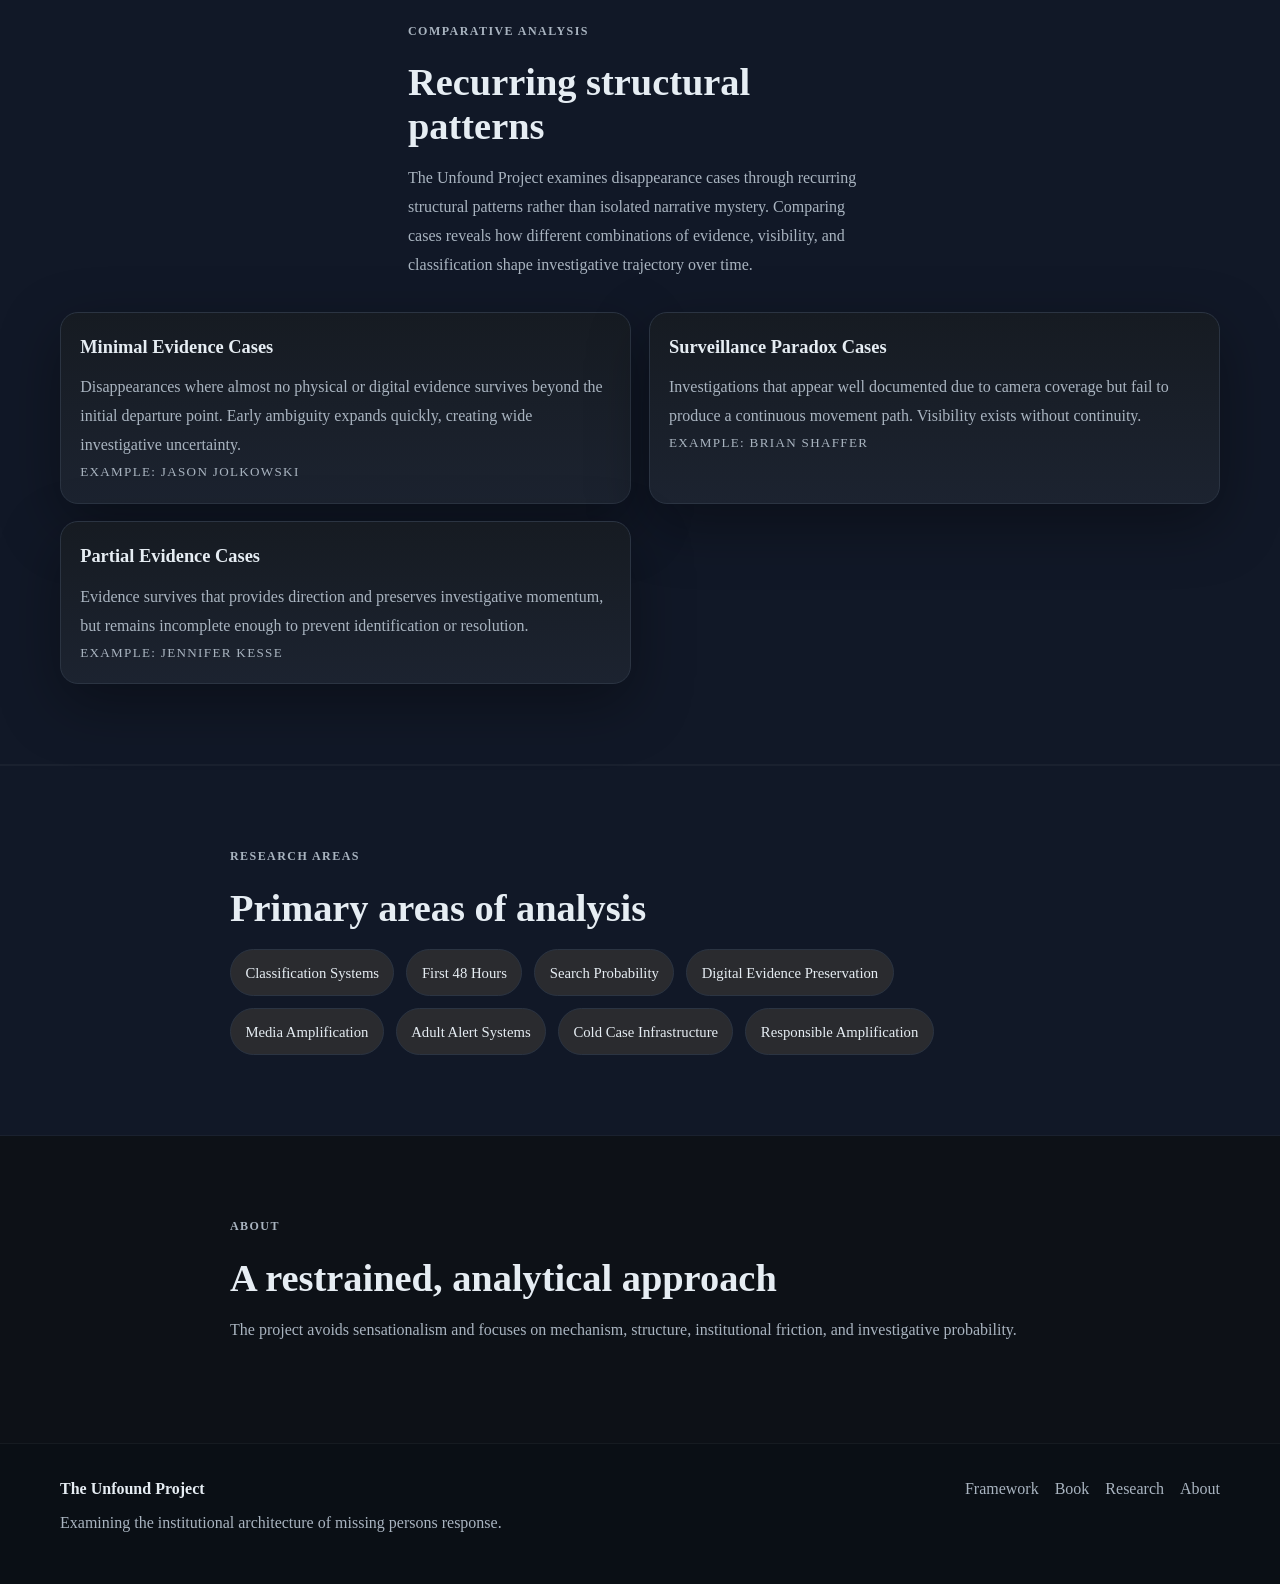
==== commit b77966ff: "Update index.html" ====
--- a/index.html
+++ b/index.html
@@ -382,6 +382,85 @@
       </div>
     </section>
 
+<!-- COMPARATIVE ANALYSIS -->
+
+<section class="section section-dark">
+
+<div class="container">
+
+<div class="section-heading narrow">
+
+<p class="section-kicker">Comparative Analysis</p>
+
+<h2>Recurring structural patterns</h2>
+
+<p>
+The Unfound Project examines disappearance cases through recurring structural
+patterns rather than isolated narrative mystery. Comparing cases reveals how
+different combinations of evidence, visibility, and classification shape
+investigative trajectory over time.
+</p>
+
+</div>
+
+
+<div class="method-grid">
+
+<div class="method-item">
+
+<h3>Minimal Evidence Cases</h3>
+
+<p>
+Disappearances where almost no physical or digital evidence survives beyond
+the initial departure point. Early ambiguity expands quickly, creating
+wide investigative uncertainty.
+</p>
+
+<p class="case-type">
+Example: Jason Jolkowski
+</p>
+
+</div>
+
+
+<div class="method-item">
+
+<h3>Surveillance Paradox Cases</h3>
+
+<p>
+Investigations that appear well documented due to camera coverage but fail
+to produce a continuous movement path. Visibility exists without continuity.
+</p>
+
+<p class="case-type">
+Example: Brian Shaffer
+</p>
+
+</div>
+
+
+<div class="method-item">
+
+<h3>Partial Evidence Cases</h3>
+
+<p>
+Evidence survives that provides direction and preserves investigative
+momentum, but remains incomplete enough to prevent identification or
+resolution.
+</p>
+
+<p class="case-type">
+Example: Jennifer Kesse
+</p>
+
+</div>
+
+</div>
+
+</div>
+
+</section>
+    
     <!-- RESEARCH AREAS -->
     <section class="section section-dark">
       <div class="container narrow">
--- a/styles.css
+++ b/styles.css
@@ -94,6 +94,38 @@
   color: var(--text);
 }
 
+/* TYPOGRAPHY */
+
+.eyebrow,
+.section-kicker,
+.panel-label,
+.kicker,
+.meta-label {
+  color: var(--accent);
+  text-transform: uppercase;
+  letter-spacing: 0.12em;
+  font-size: 0.75rem;
+  font-weight: 700;
+  margin: 0 0 0.9rem;
+}
+
+.section h1 {
+  font-size: 2.8rem;
+  margin: 0 0 20px;
+}
+
+.section h2 {
+  font-size: clamp(1.9rem, 3vw, 3rem);
+  line-height: 1.15;
+  margin: 0 0 1rem;
+}
+
+.section p {
+  color: var(--muted);
+  line-height: 1.8;
+  margin-bottom: 18px;
+}
+
 /* HERO */
 
 .hero {
@@ -108,18 +140,6 @@
   grid-template-columns: 1.15fr 0.85fr;
   gap: 2rem;
   align-items: center;
-}
-
-.eyebrow,
-.section-kicker,
-.panel-label,
-.kicker {
-  color: var(--accent);
-  text-transform: uppercase;
-  letter-spacing: 0.12em;
-  font-size: 0.75rem;
-  font-weight: 700;
-  margin: 0 0 0.9rem;
 }
 
 .hero h1 {
@@ -189,7 +209,12 @@
 .hero-panel .panel,
 .book-card,
 .framework-card,
-.case-card {
+.case-card,
+.method-item,
+.exhibit-card,
+.source-item,
+.status-item,
+.timeline-item {
   background: linear-gradient(180deg, var(--panel) 0%, var(--panel-2) 100%);
   border: 1px solid var(--line);
   border-radius: var(--radius);
@@ -205,6 +230,8 @@
   font-size: 1.3rem;
 }
 
+/* SIMPLE TRAJECTORY LIST */
+
 .trajectory {
   list-style: none;
   padding: 0;
@@ -247,23 +274,6 @@
 .section-heading {
   margin-bottom: 2rem;
   max-width: 58ch;
-}
-
-.section h1 {
-  font-size: 2.8rem;
-  margin: 0 0 20px;
-}
-
-.section h2 {
-  font-size: clamp(1.9rem, 3vw, 3rem);
-  line-height: 1.15;
-  margin: 0 0 1rem;
-}
-
-.section p {
-  color: var(--muted);
-  line-height: 1.8;
-  margin-bottom: 18px;
 }
 
 /* MODEL EXPLANATION + DIAGRAM */
@@ -335,9 +345,23 @@
 }
 
 .framework-card h3,
-.case-card h3 {
+.case-card h3,
+.exhibit-card h3,
+.method-item h3,
+.source-item h3,
+.status-item h3,
+.timeline-item h3 {
   margin: 0 0 0.7rem;
   font-size: 1.15rem;
+}
+
+.case-card h3 a {
+  color: var(--text);
+  transition: color 0.2s ease;
+}
+
+.case-card h3 a:hover {
+  color: var(--accent);
 }
 
 .center-link {
@@ -476,6 +500,188 @@
   border-radius: 10px;
 }
 
+/* RESEARCH EXHIBITS */
+
+.exhibits-grid {
+  display: grid;
+  grid-template-columns: repeat(2, 1fr);
+  gap: 1.5rem;
+}
+
+.exhibit-card {
+  padding: 1.2rem;
+}
+
+.exhibit-image-wrap {
+  background: #fff;
+  border-radius: 14px;
+  overflow: hidden;
+  margin-bottom: 1rem;
+}
+
+.exhibit-image-wrap img {
+  width: 100%;
+  height: auto;
+  display: block;
+}
+
+.exhibit-card p {
+  margin: 0;
+}
+
+.exhibit-placeholder {
+  min-height: 220px;
+  border-radius: 14px;
+  border: 1px dashed rgba(255, 255, 255, 0.12);
+  background: rgba(255, 255, 255, 0.03);
+  display: flex;
+  align-items: center;
+  justify-content: center;
+  margin-bottom: 1rem;
+}
+
+.exhibit-placeholder span {
+  color: var(--accent);
+  font-size: 0.92rem;
+  text-transform: uppercase;
+  letter-spacing: 0.08em;
+  font-weight: 700;
+}
+
+/* METHODOLOGY */
+
+.method-grid {
+  display: grid;
+  grid-template-columns: repeat(2, 1fr);
+  gap: 1.1rem;
+  margin-top: 2rem;
+}
+
+.method-item {
+  padding: 1.2rem;
+}
+
+.method-item p {
+  margin: 0;
+}
+
+/* PROJECT STATUS */
+
+.status-list {
+  display: flex;
+  flex-direction: column;
+  gap: 1rem;
+  margin-top: 1.8rem;
+}
+
+.status-item {
+  display: grid;
+  grid-template-columns: 18px 1fr;
+  gap: 1rem;
+  align-items: start;
+  padding: 1rem 1.1rem;
+}
+
+.status-dot,
+.timeline-marker {
+  width: 10px;
+  height: 10px;
+  border-radius: 999px;
+  background: var(--accent);
+  box-shadow: 0 0 0 6px rgba(216, 179, 106, 0.12);
+}
+
+.status-dot {
+  margin-top: 0.45rem;
+}
+
+.status-item p {
+  margin: 0;
+}
+
+/* RESEARCH PAGE */
+
+.research-hero {
+  padding-bottom: 3.5rem;
+}
+
+.source-list {
+  display: grid;
+  grid-template-columns: repeat(2, 1fr);
+  gap: 1.2rem;
+  margin-top: 2rem;
+}
+
+.source-item {
+  padding: 1.2rem;
+}
+
+.source-item p {
+  margin: 0;
+}
+
+/* CASE PAGE */
+
+.case-hero {
+  padding-bottom: 3.5rem;
+}
+
+.timeline-list {
+  display: flex;
+  flex-direction: column;
+  gap: 1.1rem;
+  margin-top: 1.8rem;
+}
+
+.timeline-item {
+  display: grid;
+  grid-template-columns: 18px 1fr;
+  gap: 1rem;
+  align-items: start;
+  padding: 1rem 1.1rem;
+}
+
+.timeline-marker {
+  margin-top: 0.5rem;
+}
+
+.timeline-item p {
+  margin: 0;
+}
+
+/* CASE METADATA PANEL */
+
+.case-meta {
+  padding-top: 24px;
+  padding-bottom: 16px;
+}
+
+.case-meta-grid {
+  display: grid;
+  grid-template-columns: repeat(4, 1fr);
+  gap: 2rem;
+}
+
+.meta-label {
+  margin-bottom: 8px;
+  opacity: 0.85;
+}
+
+.meta-value {
+  font-size: 1.05rem;
+  font-weight: 700;
+  color: var(--text);
+  margin: 0;
+}
+
+.case-type {
+  margin-top: 12px;
+  font-size: 0.82rem;
+  letter-spacing: 0.1em;
+  text-transform: uppercase;
+  color: var(--muted);
+}
+
 /* FOOTER */
 
 .site-footer {
@@ -509,7 +715,11 @@
   .hero-grid,
   .two-col,
   .framework-grid,
-  .case-grid {
+  .case-grid,
+  .exhibits-grid,
+  .method-grid,
+  .source-list,
+  .case-meta-grid {
     grid-template-columns: 1fr;
   }
 
@@ -571,214 +781,3 @@
     font-size: 2rem;
   }
 }
-
-/* RESEARCH EXHIBITS */
-
-.exhibits-grid {
-  display: grid;
-  grid-template-columns: repeat(2, 1fr);
-  gap: 1.5rem;
-}
-
-.exhibit-card {
-  background: linear-gradient(180deg, var(--panel) 0%, var(--panel-2) 100%);
-  border: 1px solid var(--line);
-  border-radius: var(--radius);
-  box-shadow: var(--shadow);
-  padding: 1.2rem;
-}
-
-.exhibit-image-wrap {
-  background: #fff;
-  border-radius: 14px;
-  overflow: hidden;
-  margin-bottom: 1rem;
-}
-
-.exhibit-image-wrap img {
-  width: 100%;
-  height: auto;
-  display: block;
-}
-
-.exhibit-card h3 {
-  margin: 0 0 0.7rem;
-  font-size: 1.15rem;
-}
-
-.exhibit-card p {
-  margin: 0;
-}
-
-.exhibit-placeholder {
-  min-height: 220px;
-  border-radius: 14px;
-  border: 1px dashed rgba(255,255,255,0.12);
-  background: rgba(255,255,255,0.03);
-  display: flex;
-  align-items: center;
-  justify-content: center;
-  margin-bottom: 1rem;
-}
-
-.exhibit-placeholder span {
-  color: var(--accent);
-  font-size: 0.92rem;
-  text-transform: uppercase;
-  letter-spacing: 0.08em;
-  font-weight: 700;
-}
-
-/* METHODOLOGY */
-
-.method-grid {
-  display: grid;
-  grid-template-columns: repeat(2, 1fr);
-  gap: 1.1rem;
-  margin-top: 2rem;
-}
-
-.method-item {
-  background: linear-gradient(180deg, var(--panel) 0%, var(--panel-2) 100%);
-  border: 1px solid var(--line);
-  border-radius: var(--radius);
-  padding: 1.2rem;
-}
-
-.method-item h3 {
-  margin: 0 0 0.55rem;
-  font-size: 1.05rem;
-}
-
-.method-item p {
-  margin: 0;
-}
-
-/* PROJECT STATUS */
-
-.status-list {
-  display: flex;
-  flex-direction: column;
-  gap: 1rem;
-  margin-top: 1.8rem;
-}
-
-.status-item {
-  display: grid;
-  grid-template-columns: 18px 1fr;
-  gap: 1rem;
-  align-items: start;
-  padding: 1rem 1.1rem;
-  border: 1px solid var(--line);
-  border-radius: 16px;
-  background: linear-gradient(180deg, var(--panel) 0%, var(--panel-2) 100%);
-}
-
-.status-dot {
-  width: 10px;
-  height: 10px;
-  margin-top: 0.45rem;
-  border-radius: 999px;
-  background: var(--accent);
-  box-shadow: 0 0 0 6px rgba(216, 179, 106, 0.12);
-}
-
-.status-item h3 {
-  margin: 0 0 0.4rem;
-  font-size: 1.05rem;
-}
-
-.status-item p {
-  margin: 0;
-}
-
-/* RESPONSIVE */
-
-@media (max-width: 960px) {
-  .exhibits-grid,
-  .method-grid {
-    grid-template-columns: 1fr;
-  }
-}
-
-.research-hero {
-  padding-bottom: 3.5rem;
-}
-
-.source-list {
-  display: grid;
-  grid-template-columns: repeat(2, 1fr);
-  gap: 1.2rem;
-  margin-top: 2rem;
-}
-
-.source-item {
-  background: linear-gradient(180deg, var(--panel) 0%, var(--panel-2) 100%);
-  border: 1px solid var(--line);
-  border-radius: var(--radius);
-  padding: 1.2rem;
-  box-shadow: var(--shadow);
-}
-
-.source-item h3 {
-  margin: 0 0 0.55rem;
-  font-size: 1.05rem;
-}
-
-.source-item p {
-  margin: 0;
-}
-
-@media (max-width: 960px) {
-  .source-list {
-    grid-template-columns: 1fr;
-  }
-}
-
-.case-hero {
-  padding-bottom: 3.5rem;
-}
-
-.timeline-list {
-  display: flex;
-  flex-direction: column;
-  gap: 1.1rem;
-  margin-top: 1.8rem;
-}
-
-.timeline-item {
-  display: grid;
-  grid-template-columns: 18px 1fr;
-  gap: 1rem;
-  align-items: start;
-  padding: 1rem 1.1rem;
-  border: 1px solid var(--line);
-  border-radius: 16px;
-  background: linear-gradient(180deg, var(--panel) 0%, var(--panel-2) 100%);
-}
-
-.timeline-marker {
-  width: 10px;
-  height: 10px;
-  margin-top: 0.5rem;
-  border-radius: 999px;
-  background: var(--accent);
-  box-shadow: 0 0 0 6px rgba(216, 179, 106, 0.12);
-}
-
-.timeline-item h3 {
-  margin: 0 0 0.4rem;
-  font-size: 1.05rem;
-}
-
-.timeline-item p {
-  margin: 0;
-}
-
-.case-card h3 a {
-  color: var(--text);
-}
-
-.case-card h3 a:hover {
-  color: var(--accent);
-}
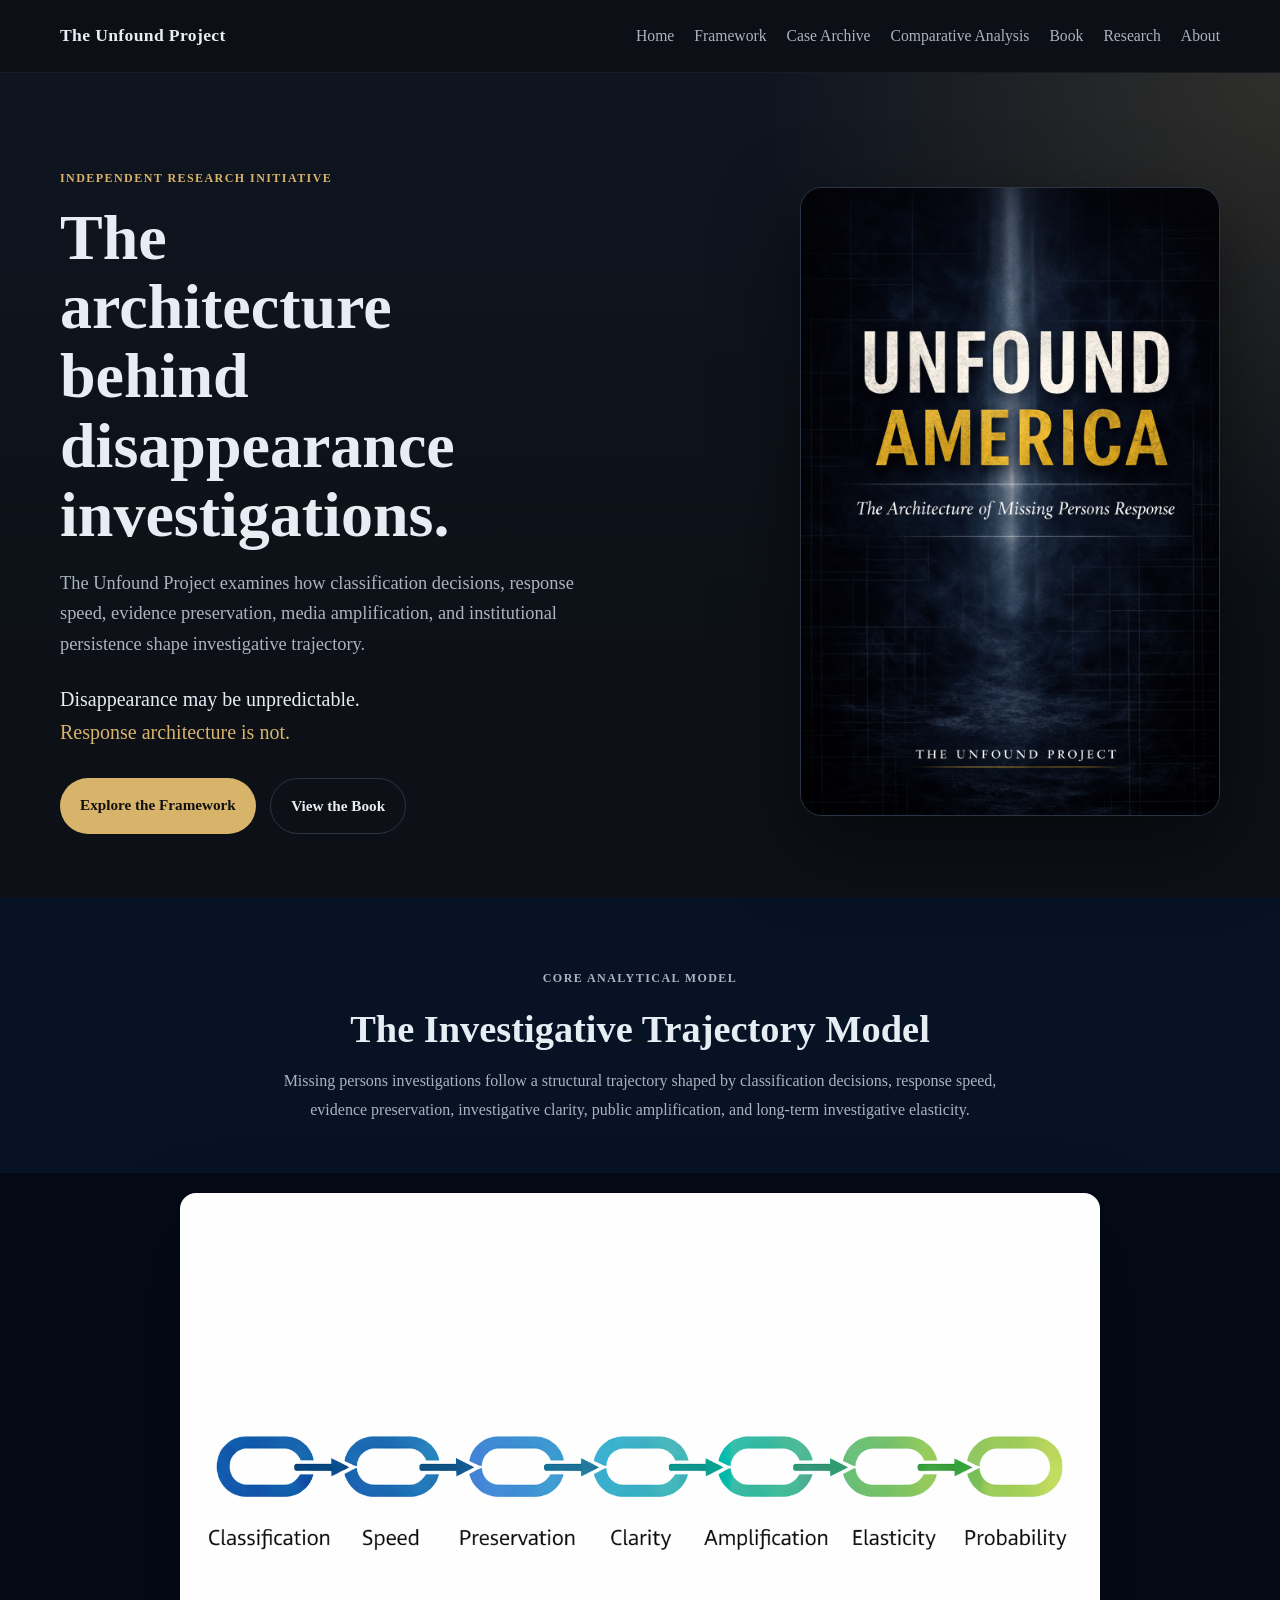
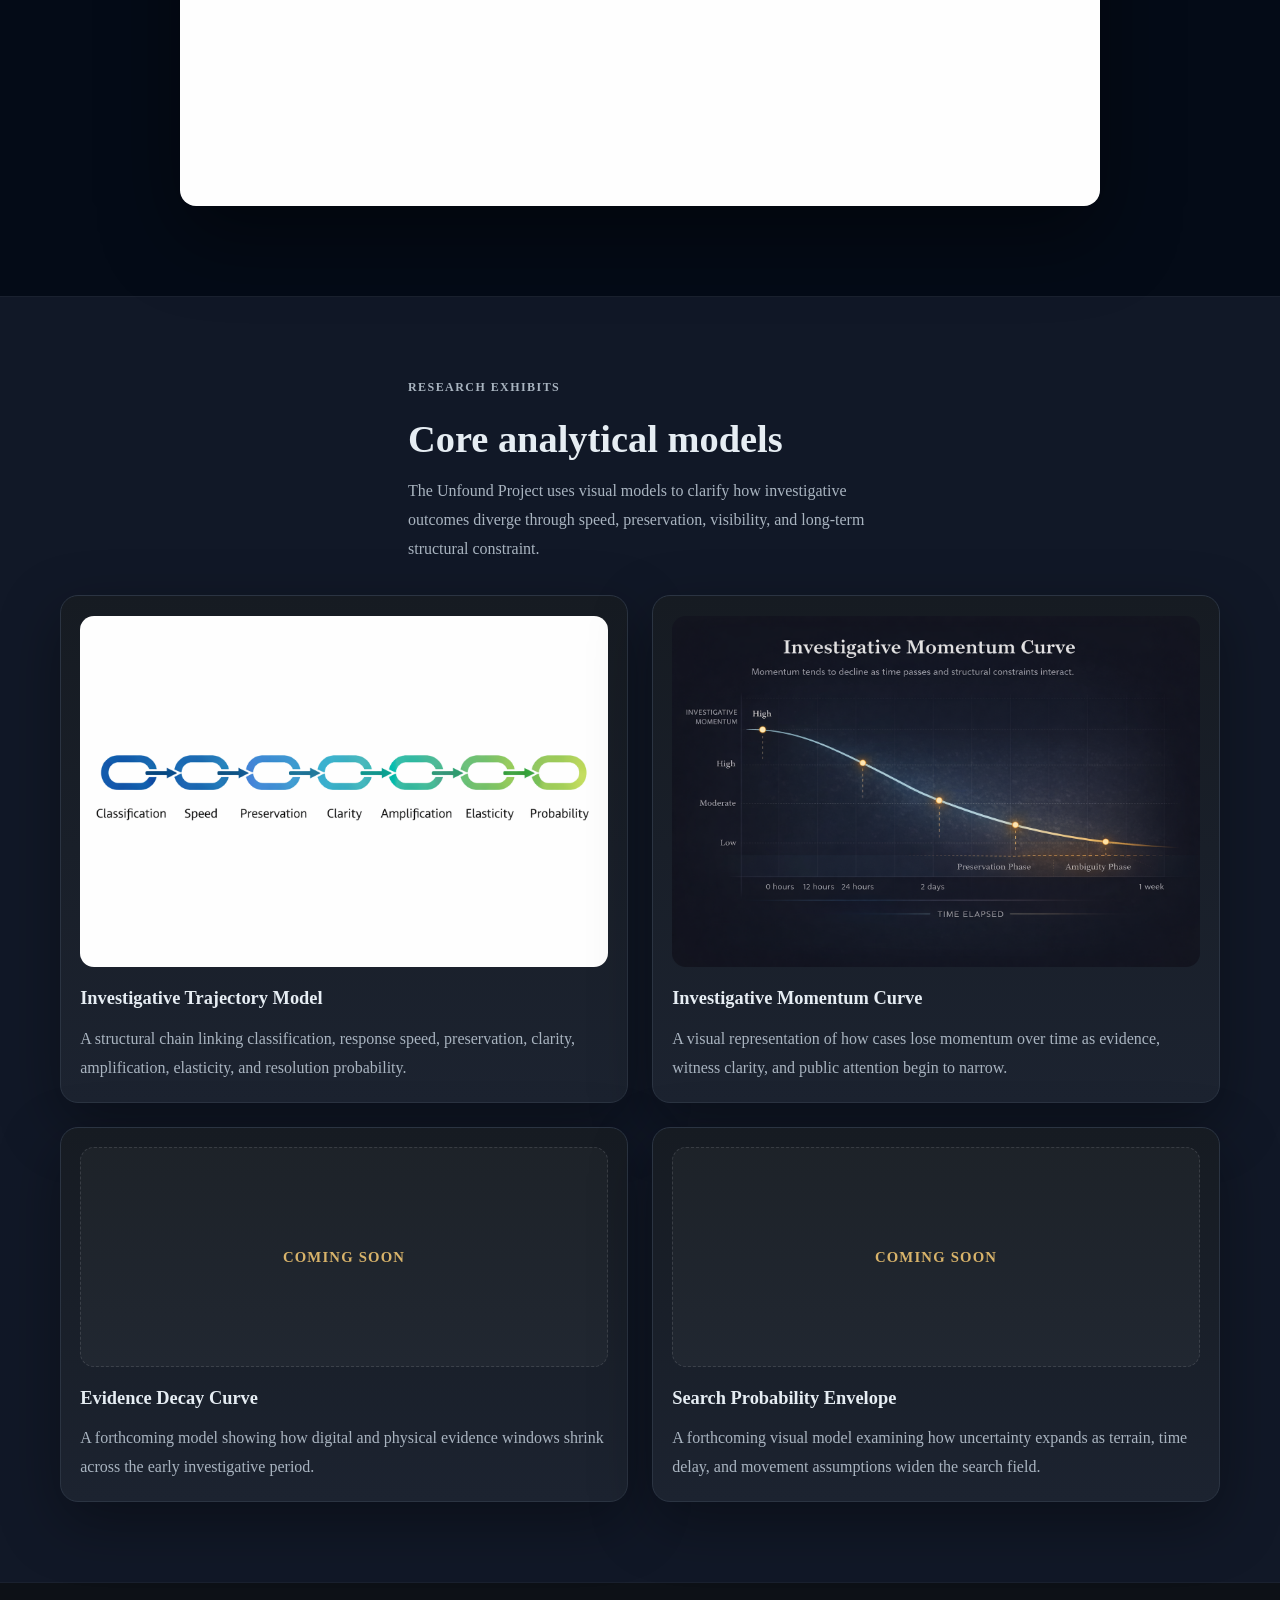
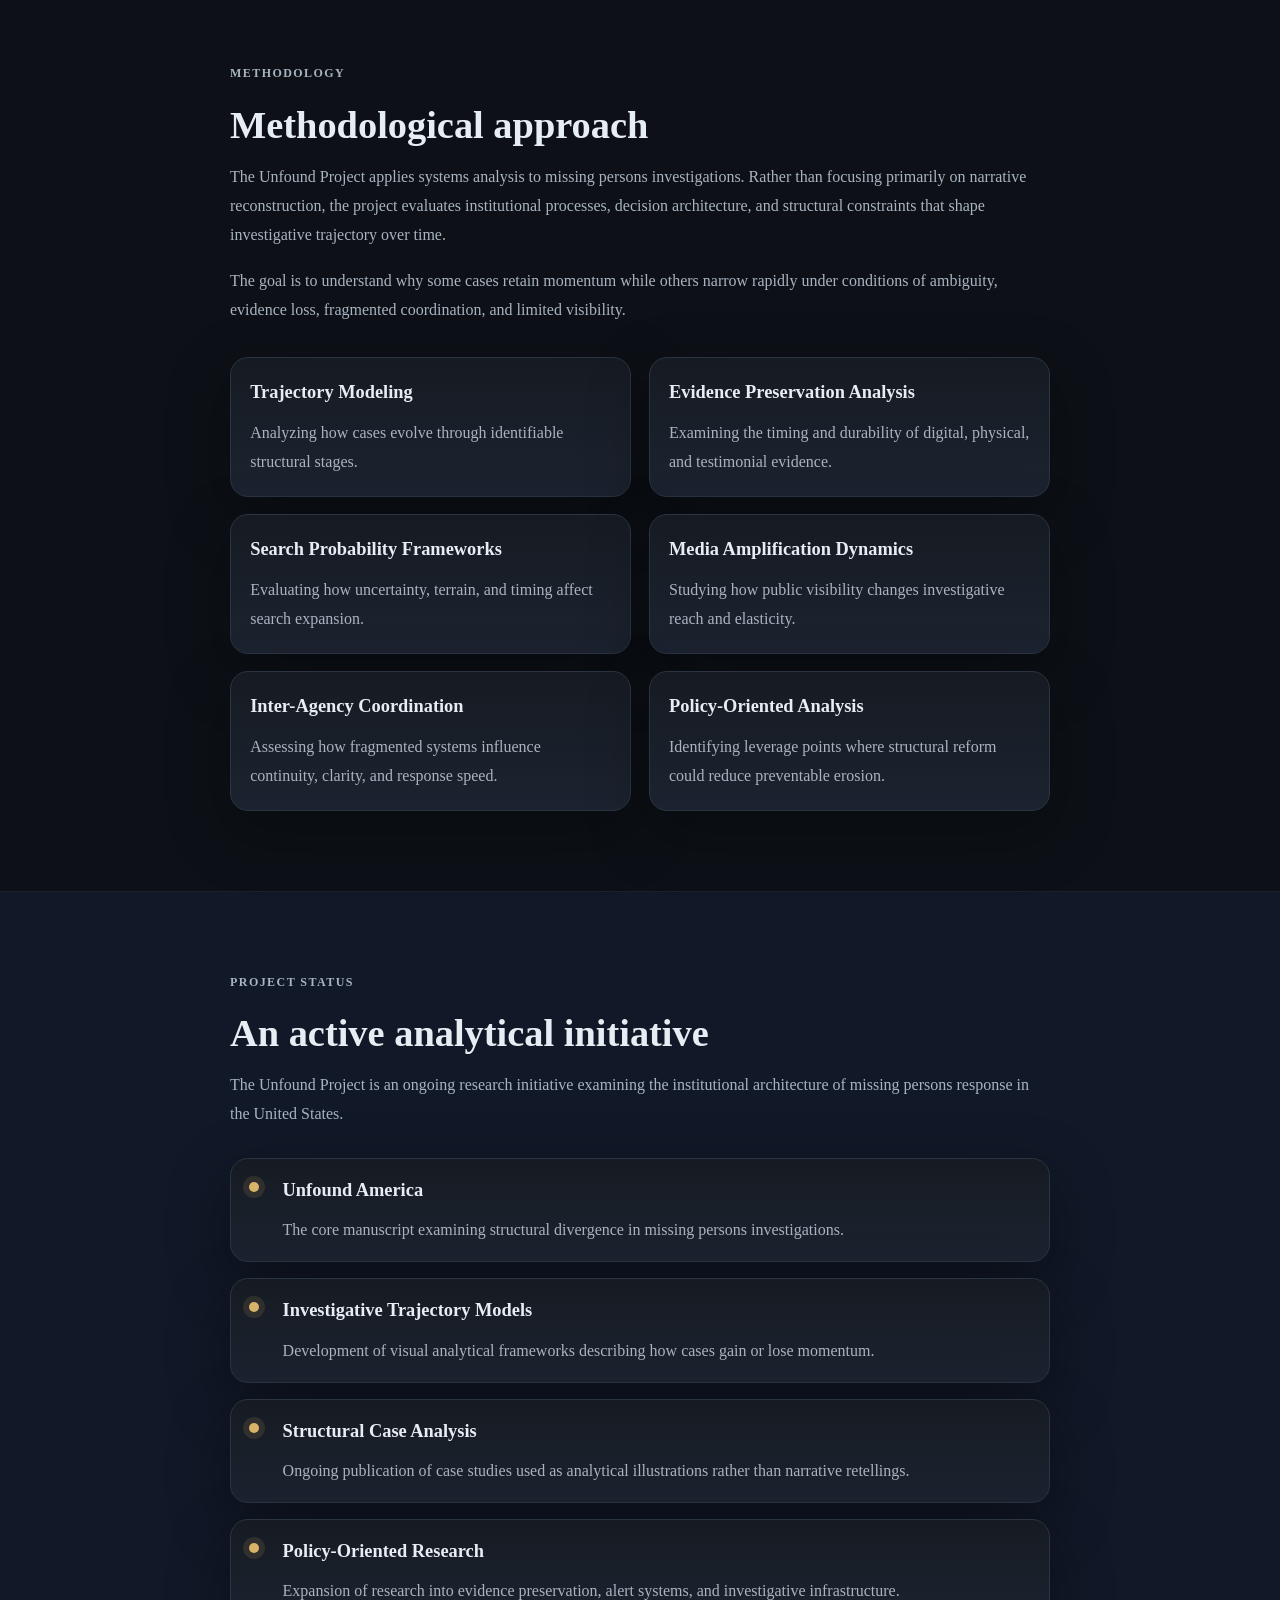
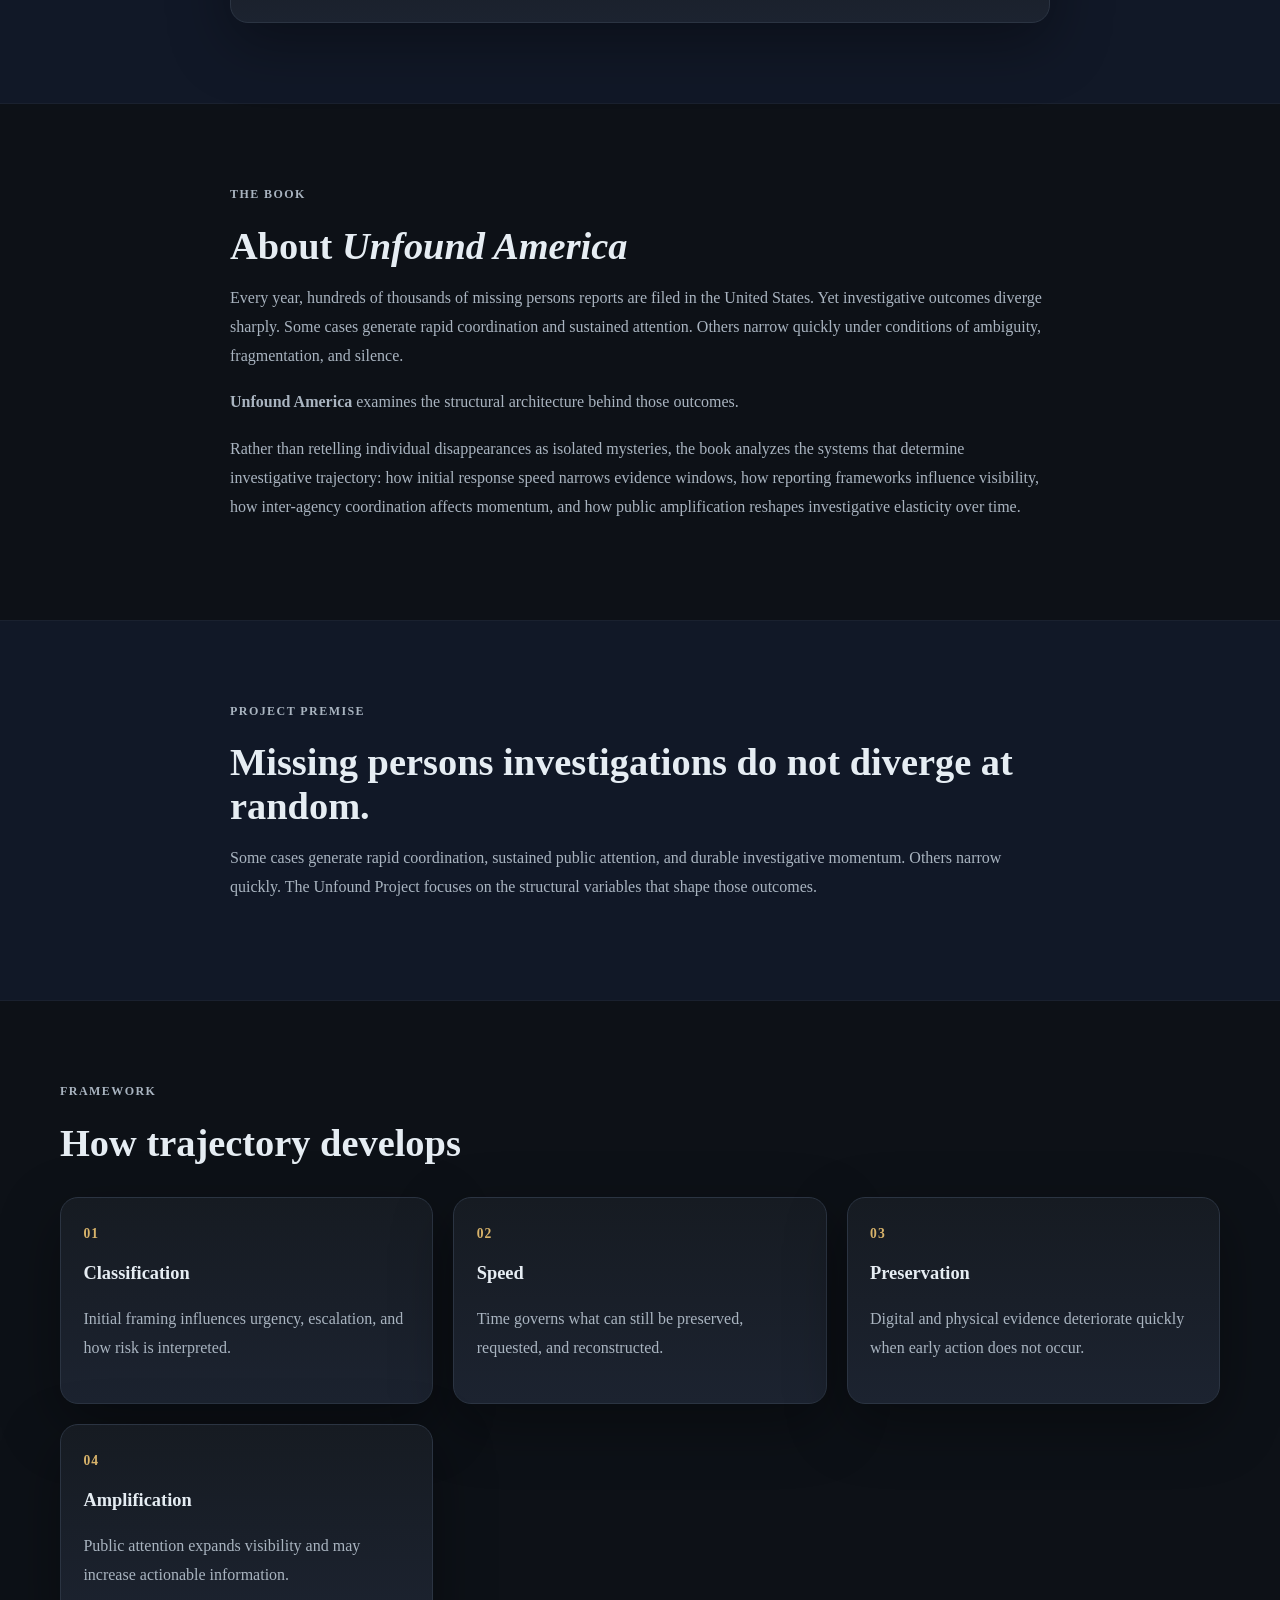
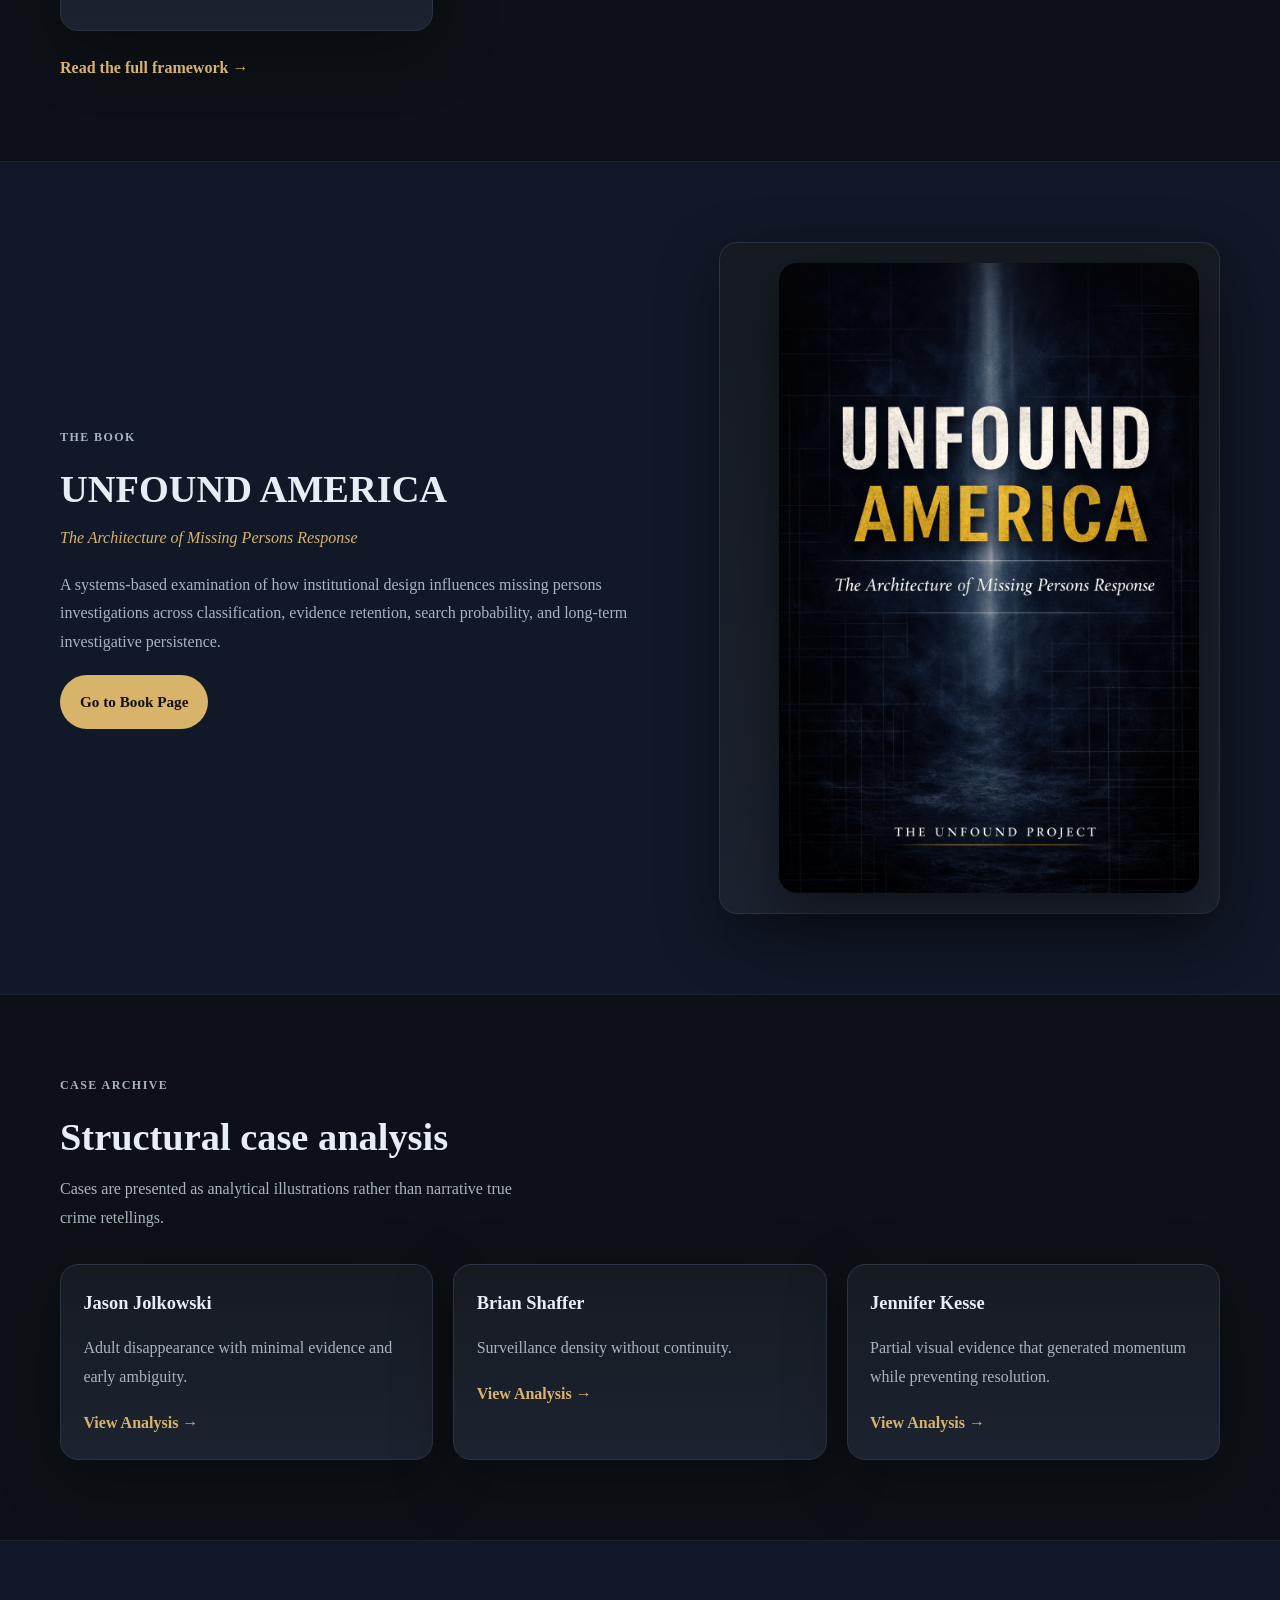
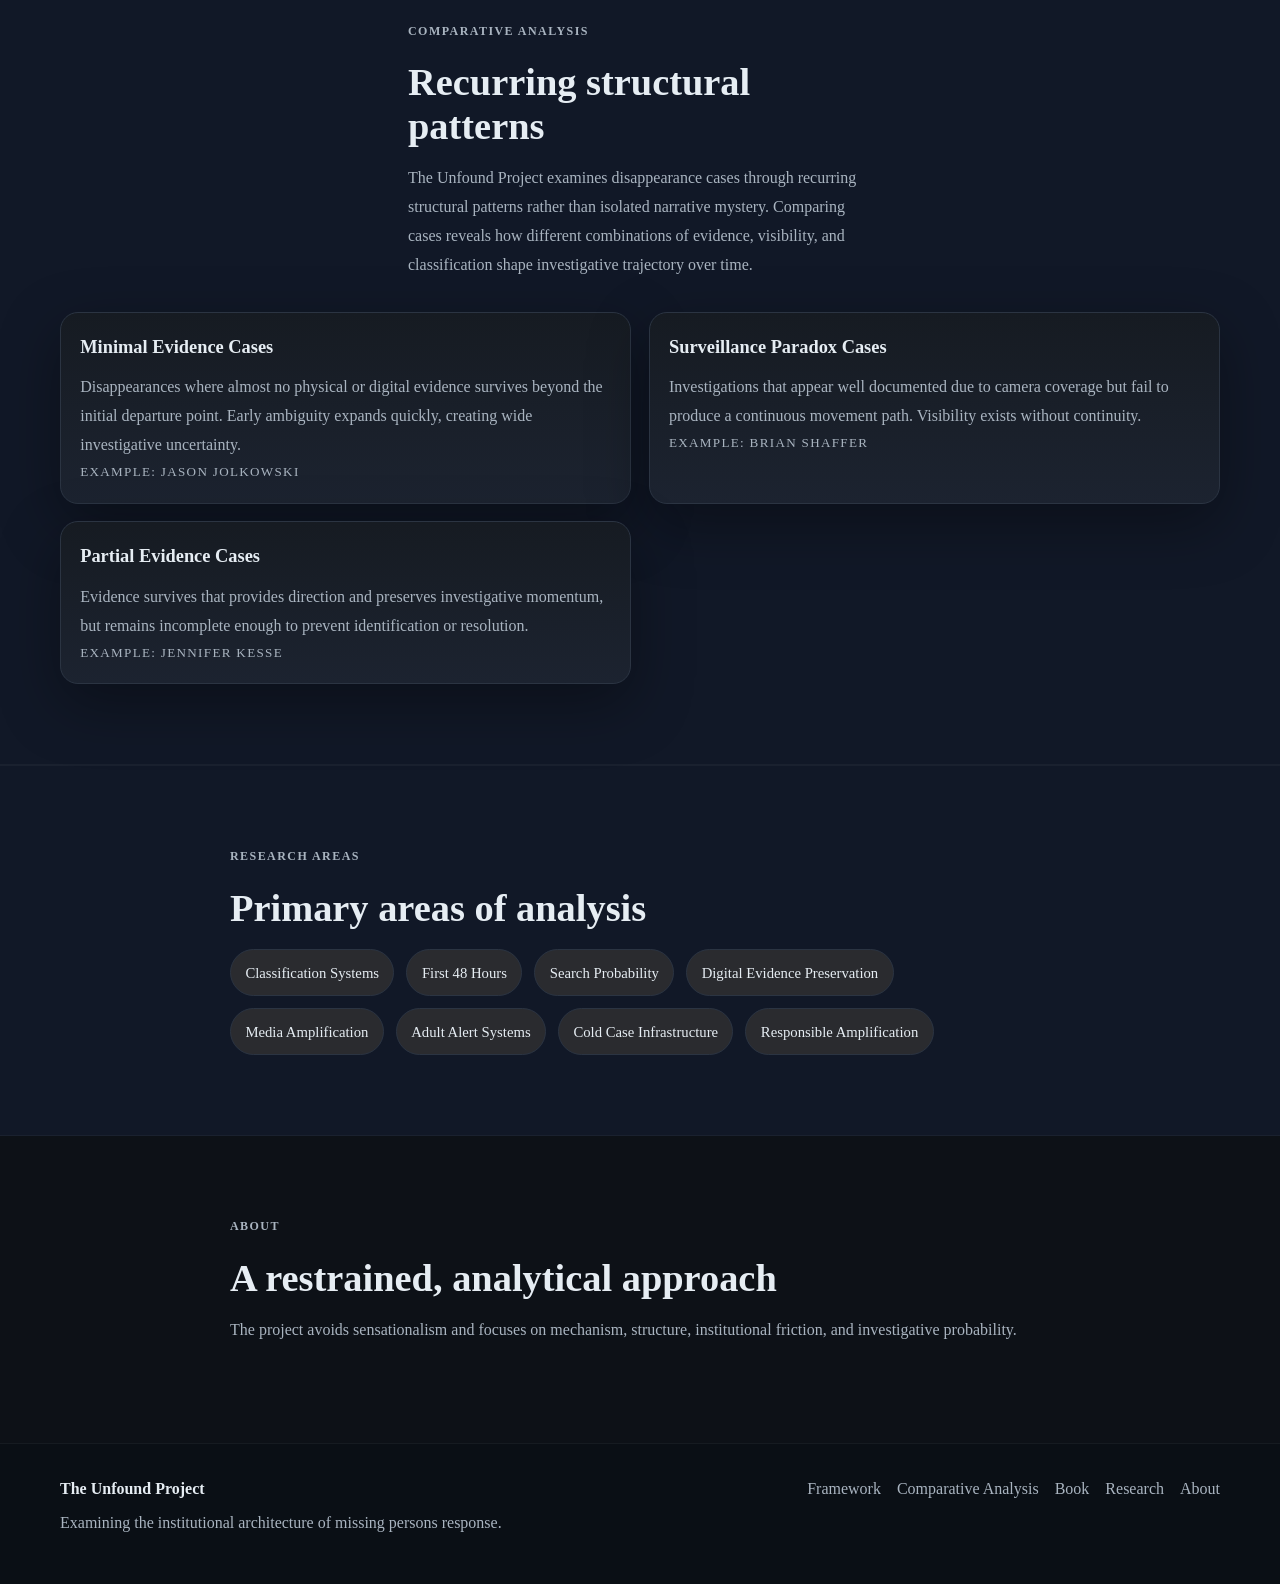
==== commit 0958c054: "Update index.html" ====
--- a/index.html
+++ b/index.html
@@ -18,6 +18,7 @@
         <a href="index.html">Home</a>
         <a href="framework.html">Framework</a>
         <a href="cases.html">Case Archive</a>
+        <a href="analysis.html">Comparative Analysis</a>
         <a href="book.html">Book</a>
         <a href="research.html">Research</a>
         <a href="about.html">About</a>
@@ -26,7 +27,6 @@
   </header>
 
   <main>
-    <!-- HERO -->
     <section class="hero">
       <div class="container hero-grid">
         <div class="hero-copy">
@@ -57,7 +57,6 @@
       </div>
     </section>
 
-    <!-- MODEL TEXT -->
     <section class="section framework-visual">
       <div class="container narrow">
         <p class="section-kicker">Core Analytical Model</p>
@@ -70,19 +69,14 @@
       </div>
     </section>
 
-    <!-- MODEL DIAGRAM -->
     <section class="section model-diagram-section">
       <div class="container diagram-container">
         <div class="trajectory-diagram-large">
-          <img
-            src="trajectory-chain.jpg"
-            alt="Investigative Trajectory Model Diagram"
-          />
-        </div>
-      </div>
-    </section>
-
-    <!-- RESEARCH EXHIBITS -->
+          <img src="trajectory-chain.jpg" alt="Investigative Trajectory Model Diagram" />
+        </div>
+      </div>
+    </section>
+
     <section class="section section-dark">
       <div class="container">
         <div class="section-heading narrow">
@@ -142,7 +136,6 @@
       </div>
     </section>
 
-    <!-- METHODOLOGY -->
     <section class="section">
       <div class="container narrow">
         <p class="section-kicker">Methodology</p>
@@ -195,7 +188,6 @@
       </div>
     </section>
 
-    <!-- PROJECT STATUS -->
     <section class="section section-dark">
       <div class="container narrow">
         <p class="section-kicker">Project Status</p>
@@ -242,7 +234,6 @@
       </div>
     </section>
 
-    <!-- ABOUT THE BOOK -->
     <section class="section">
       <div class="container narrow">
         <p class="section-kicker">The Book</p>
@@ -269,7 +260,6 @@
       </div>
     </section>
 
-    <!-- PROJECT PREMISE -->
     <section class="section section-dark">
       <div class="container narrow">
         <p class="section-kicker">Project Premise</p>
@@ -282,7 +272,6 @@
       </div>
     </section>
 
-    <!-- FRAMEWORK -->
     <section class="section">
       <div class="container">
         <div class="section-heading">
@@ -322,7 +311,6 @@
       </div>
     </section>
 
-    <!-- BOOK SECTION -->
     <section class="section section-dark">
       <div class="container">
         <div class="two-col">
@@ -349,7 +337,6 @@
       </div>
     </section>
 
-    <!-- CASE ARCHIVE -->
     <section class="section">
       <div class="container">
         <div class="section-heading">
@@ -382,86 +369,52 @@
       </div>
     </section>
 
-<!-- COMPARATIVE ANALYSIS -->
-
-<section class="section section-dark">
-
-<div class="container">
-
-<div class="section-heading narrow">
-
-<p class="section-kicker">Comparative Analysis</p>
-
-<h2>Recurring structural patterns</h2>
-
-<p>
-The Unfound Project examines disappearance cases through recurring structural
-patterns rather than isolated narrative mystery. Comparing cases reveals how
-different combinations of evidence, visibility, and classification shape
-investigative trajectory over time.
-</p>
-
-</div>
-
-
-<div class="method-grid">
-
-<div class="method-item">
-
-<h3>Minimal Evidence Cases</h3>
-
-<p>
-Disappearances where almost no physical or digital evidence survives beyond
-the initial departure point. Early ambiguity expands quickly, creating
-wide investigative uncertainty.
-</p>
-
-<p class="case-type">
-Example: Jason Jolkowski
-</p>
-
-</div>
-
-
-<div class="method-item">
-
-<h3>Surveillance Paradox Cases</h3>
-
-<p>
-Investigations that appear well documented due to camera coverage but fail
-to produce a continuous movement path. Visibility exists without continuity.
-</p>
-
-<p class="case-type">
-Example: Brian Shaffer
-</p>
-
-</div>
-
-
-<div class="method-item">
-
-<h3>Partial Evidence Cases</h3>
-
-<p>
-Evidence survives that provides direction and preserves investigative
-momentum, but remains incomplete enough to prevent identification or
-resolution.
-</p>
-
-<p class="case-type">
-Example: Jennifer Kesse
-</p>
-
-</div>
-
-</div>
-
-</div>
-
-</section>
-    
-    <!-- RESEARCH AREAS -->
+    <section class="section section-dark">
+      <div class="container">
+        <div class="section-heading narrow">
+          <p class="section-kicker">Comparative Analysis</p>
+          <h2>Recurring structural patterns</h2>
+          <p>
+            The Unfound Project examines disappearance cases through recurring structural
+            patterns rather than isolated narrative mystery. Comparing cases reveals how
+            different combinations of evidence, visibility, and classification shape
+            investigative trajectory over time.
+          </p>
+        </div>
+
+        <div class="method-grid">
+          <div class="method-item">
+            <h3>Minimal Evidence Cases</h3>
+            <p>
+              Disappearances where almost no physical or digital evidence survives beyond
+              the initial departure point. Early ambiguity expands quickly, creating
+              wide investigative uncertainty.
+            </p>
+            <p class="case-type">Example: Jason Jolkowski</p>
+          </div>
+
+          <div class="method-item">
+            <h3>Surveillance Paradox Cases</h3>
+            <p>
+              Investigations that appear well documented due to camera coverage but fail
+              to produce a continuous movement path. Visibility exists without continuity.
+            </p>
+            <p class="case-type">Example: Brian Shaffer</p>
+          </div>
+
+          <div class="method-item">
+            <h3>Partial Evidence Cases</h3>
+            <p>
+              Evidence survives that provides direction and preserves investigative
+              momentum, but remains incomplete enough to prevent identification or
+              resolution.
+            </p>
+            <p class="case-type">Example: Jennifer Kesse</p>
+          </div>
+        </div>
+      </div>
+    </section>
+
     <section class="section section-dark">
       <div class="container narrow">
         <p class="section-kicker">Research Areas</p>
@@ -479,7 +432,6 @@
       </div>
     </section>
 
-    <!-- ABOUT -->
     <section class="section">
       <div class="container narrow">
         <p class="section-kicker">About</p>
@@ -500,6 +452,7 @@
       </div>
       <div class="footer-links">
         <a href="framework.html">Framework</a>
+        <a href="analysis.html">Comparative Analysis</a>
         <a href="book.html">Book</a>
         <a href="research.html">Research</a>
         <a href="about.html">About</a>
--- a/styles.css
+++ b/styles.css
@@ -781,3 +781,52 @@
     font-size: 2rem;
   }
 }
+
+/* COMPARATIVE ANALYSIS TABLE */
+
+.table-wrap {
+  overflow-x: auto;
+  border: 1px solid var(--line);
+  border-radius: 16px;
+  box-shadow: var(--shadow);
+}
+
+.analysis-table {
+  width: 100%;
+  border-collapse: collapse;
+  min-width: 920px;
+  background: linear-gradient(180deg, var(--panel) 0%, var(--panel-2) 100%);
+}
+
+.analysis-table th,
+.analysis-table td {
+  padding: 1rem 1rem;
+  text-align: left;
+  border-bottom: 1px solid rgba(255, 255, 255, 0.06);
+  vertical-align: top;
+}
+
+.analysis-table th {
+  color: var(--accent);
+  font-size: 0.8rem;
+  text-transform: uppercase;
+  letter-spacing: 0.08em;
+  background: rgba(255, 255, 255, 0.02);
+}
+
+.analysis-table td {
+  color: var(--text);
+}
+
+.analysis-table tbody tr:hover {
+  background: rgba(255, 255, 255, 0.02);
+}
+
+.analysis-table a {
+  color: var(--text);
+  font-weight: 700;
+}
+
+.analysis-table a:hover {
+  color: var(--accent);
+}
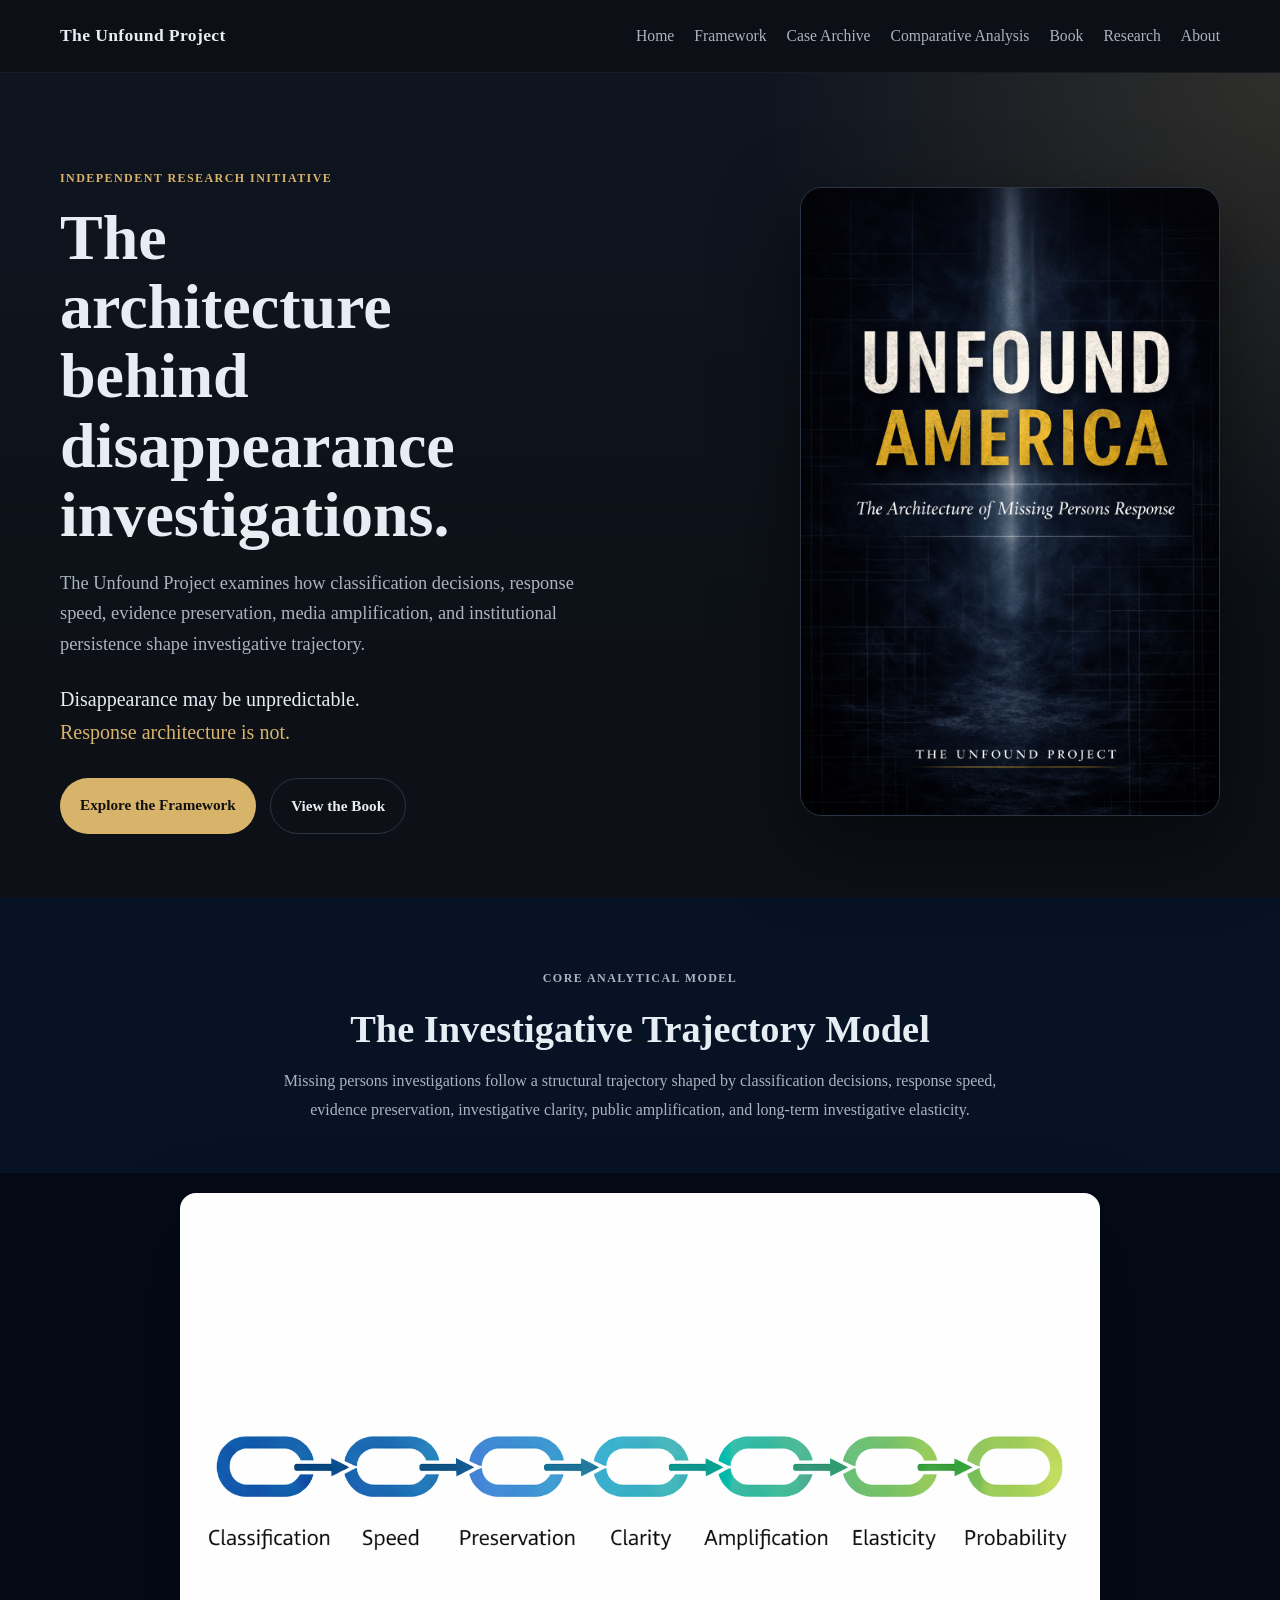
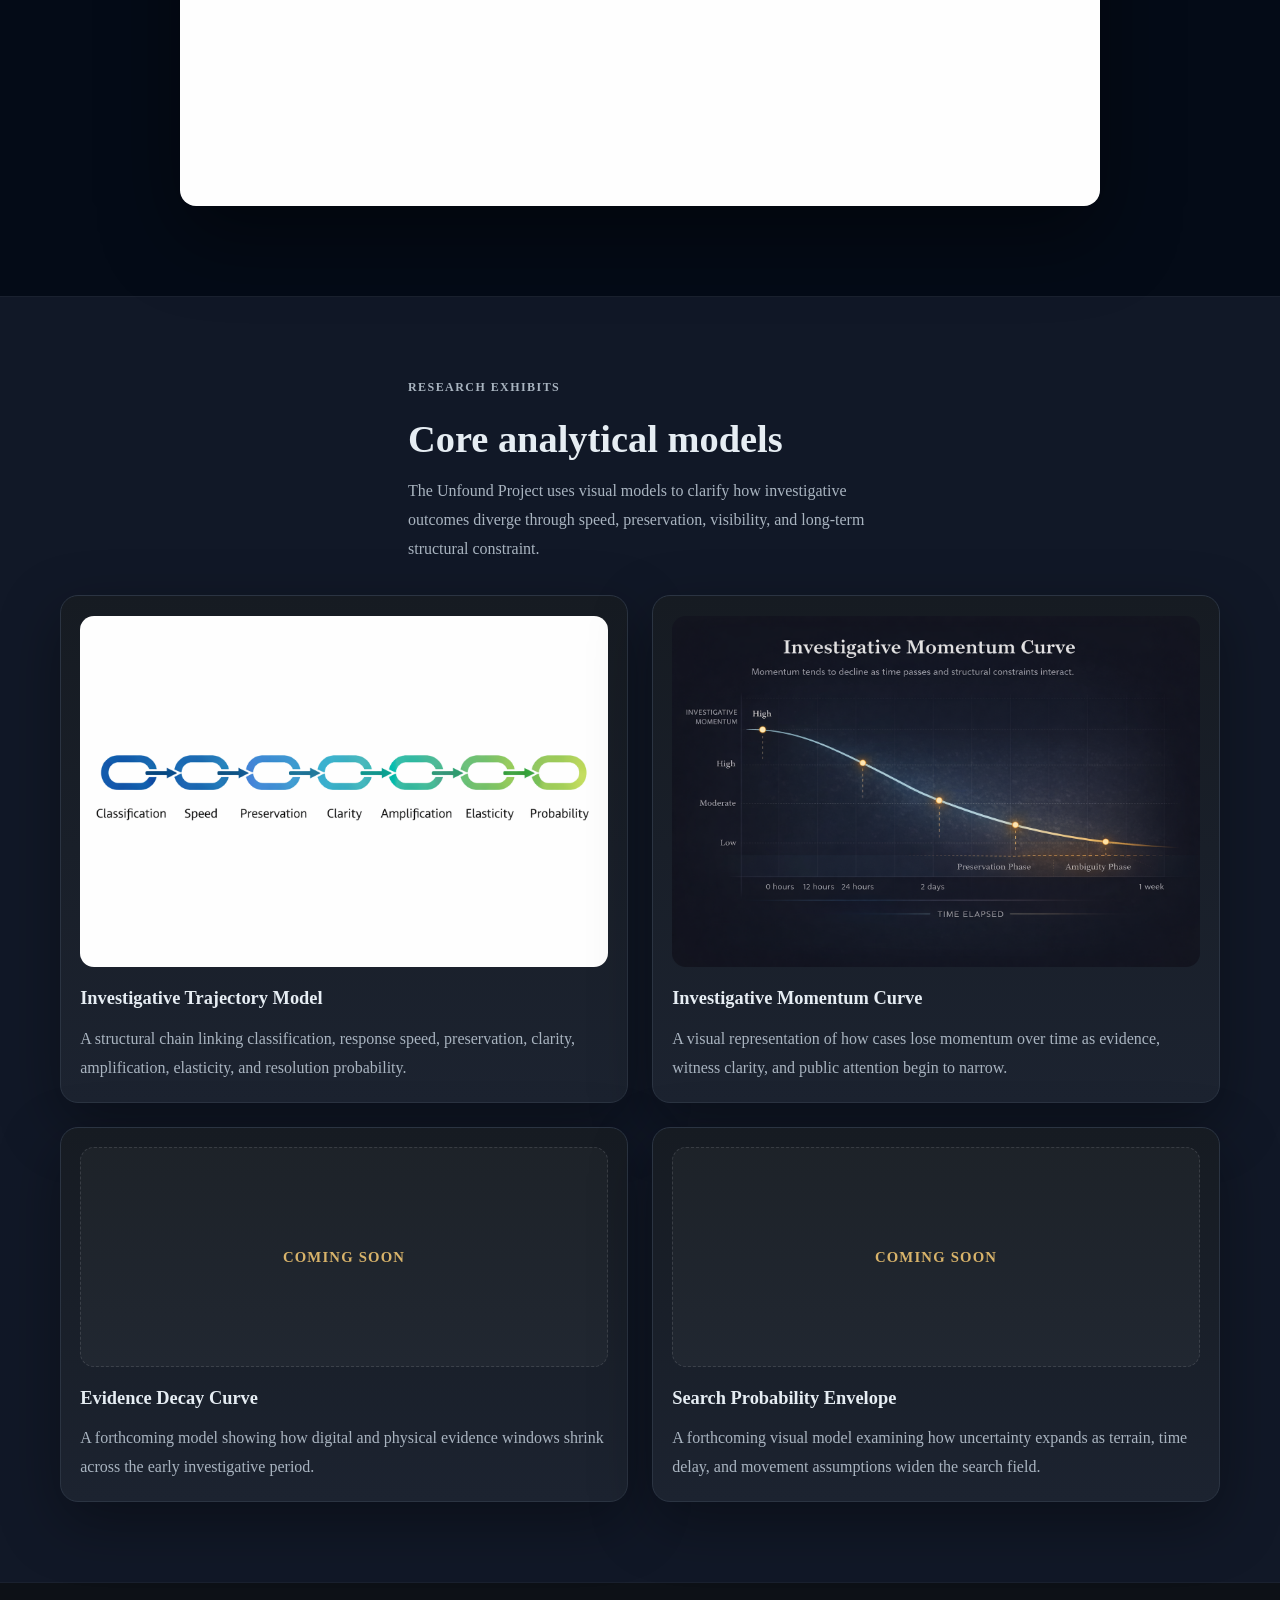
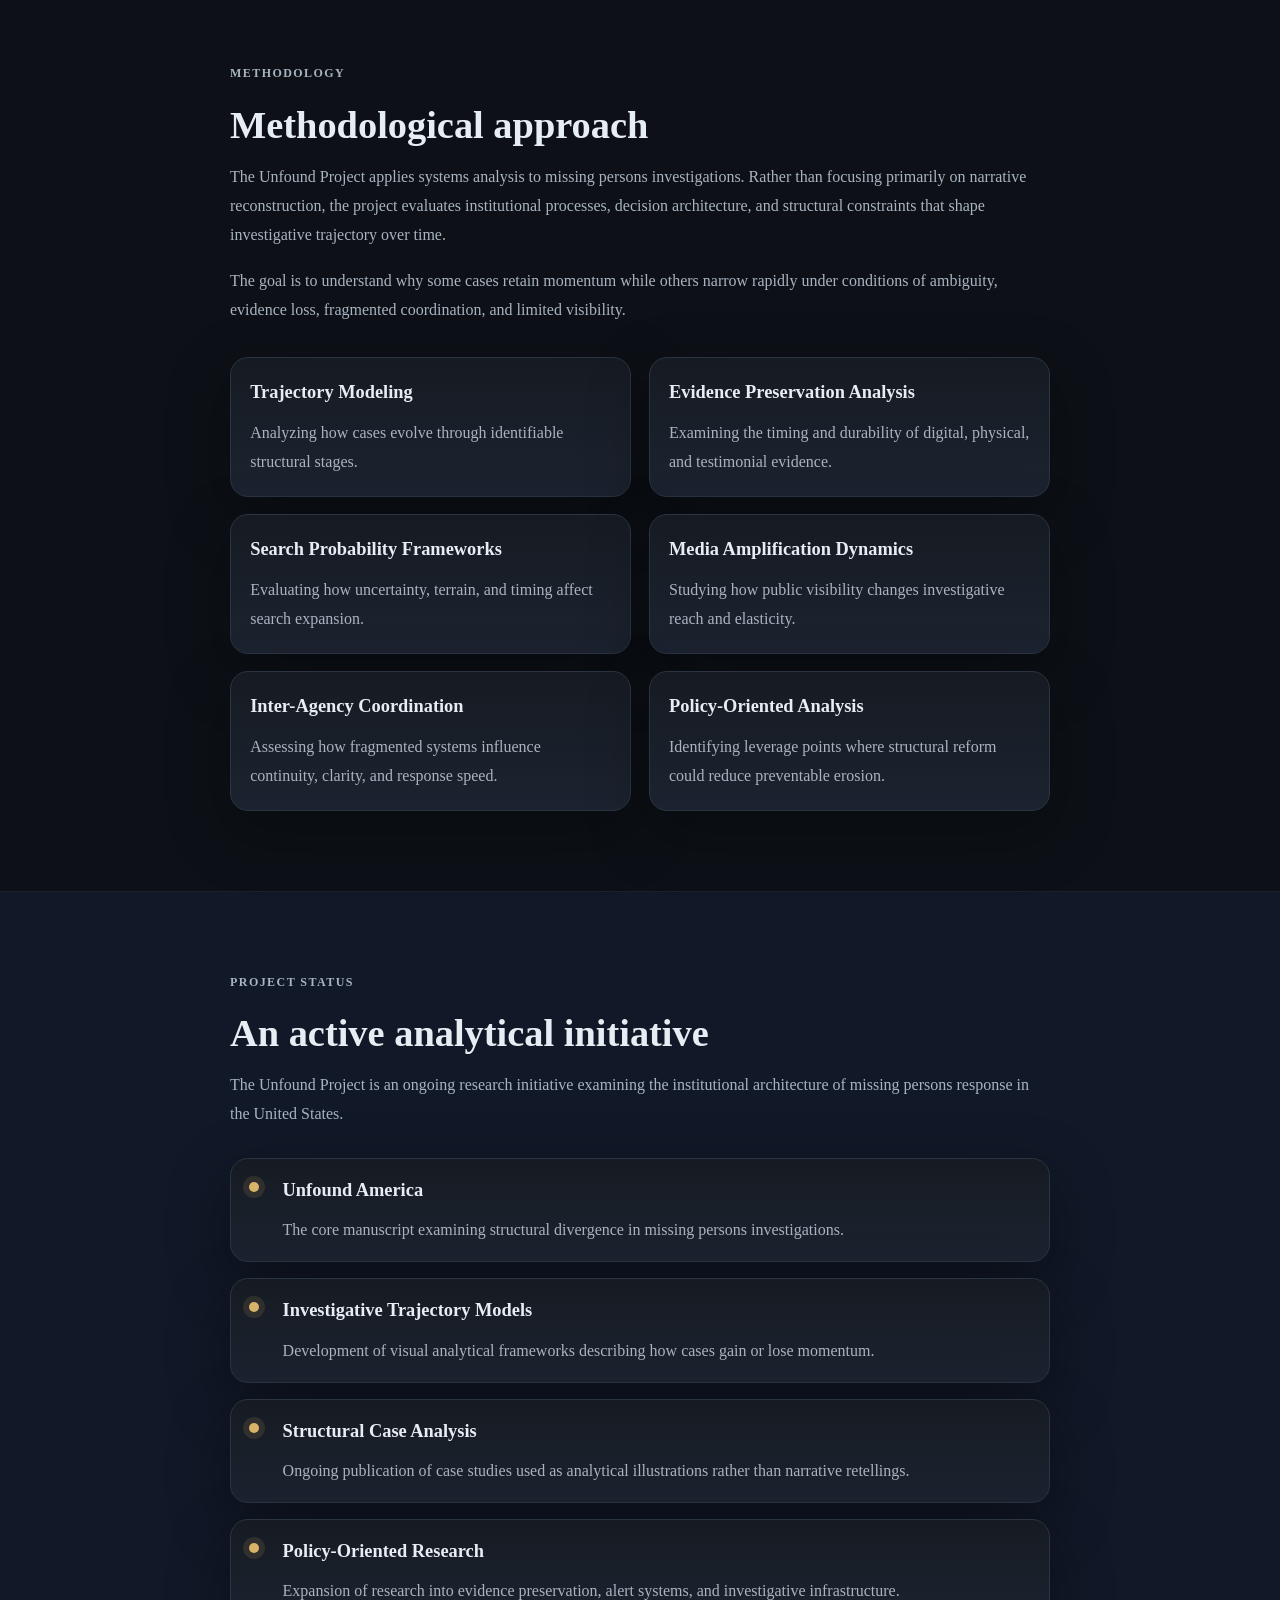
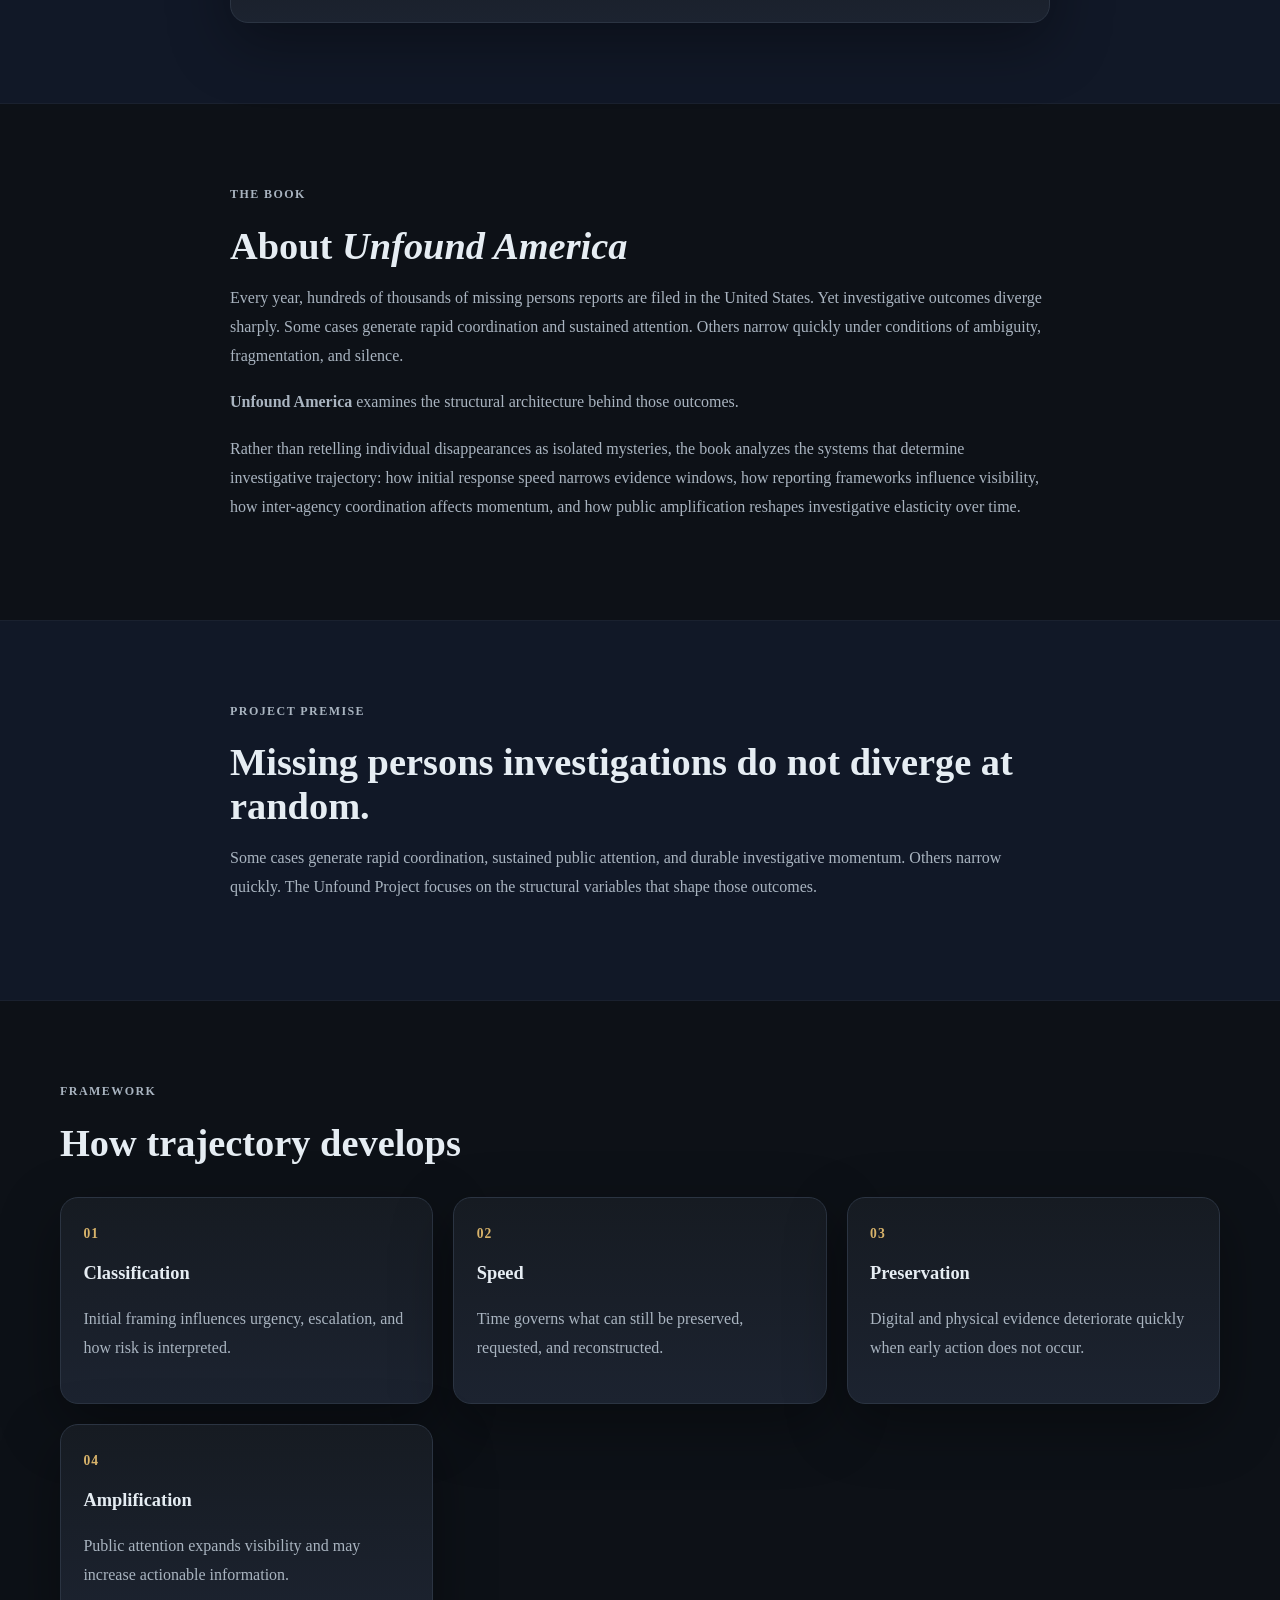
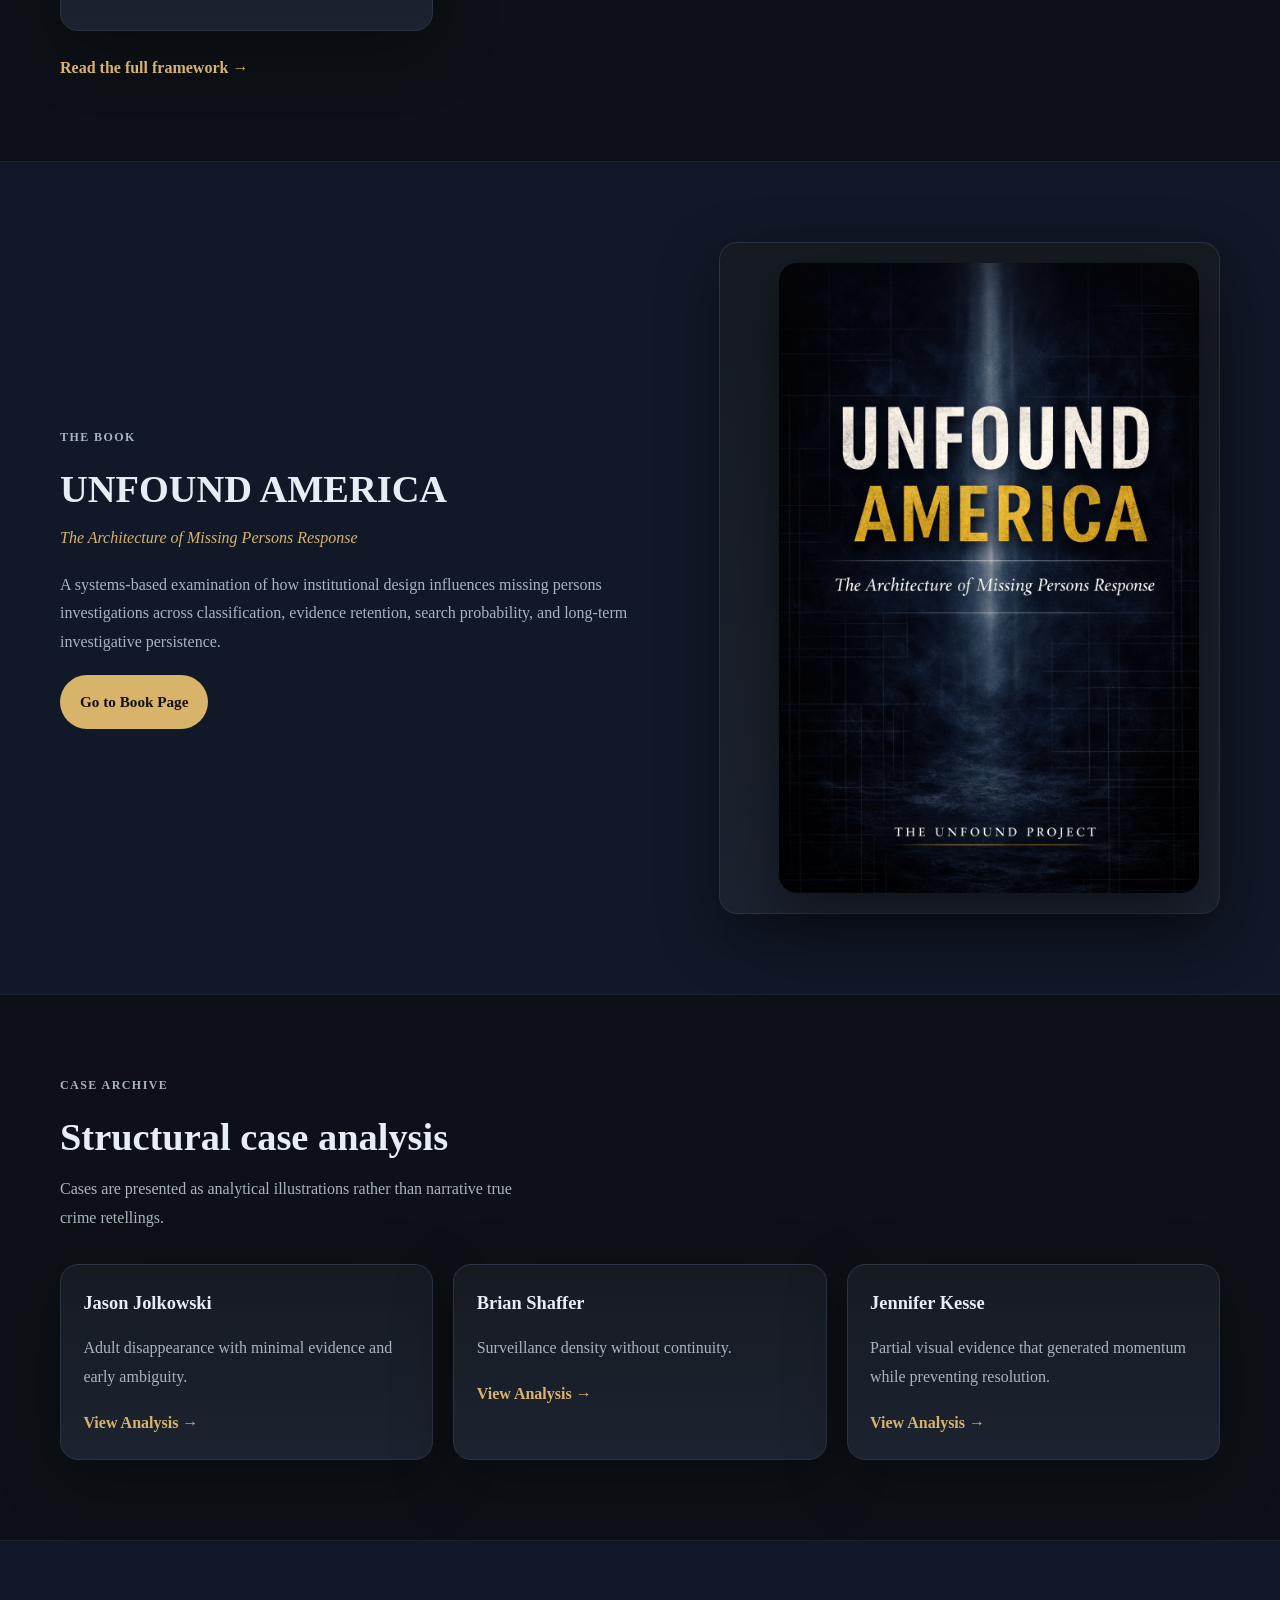
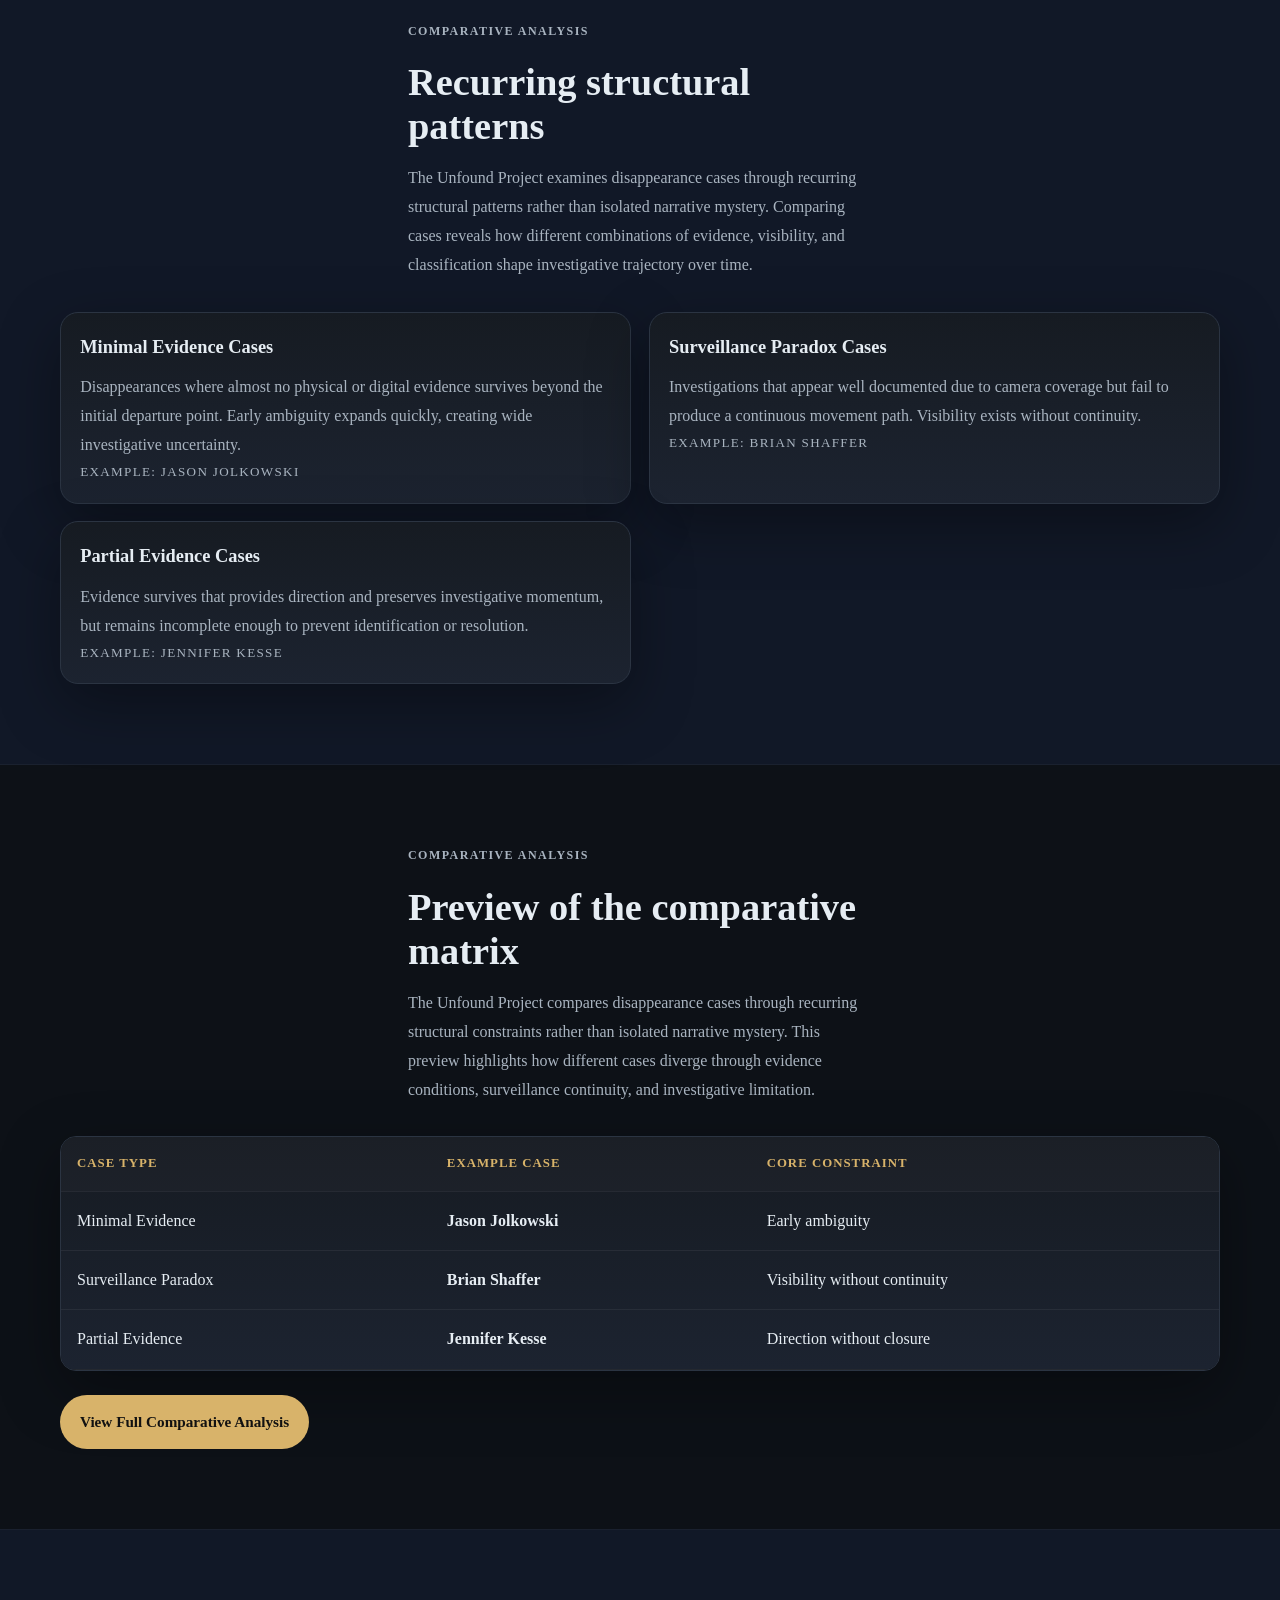
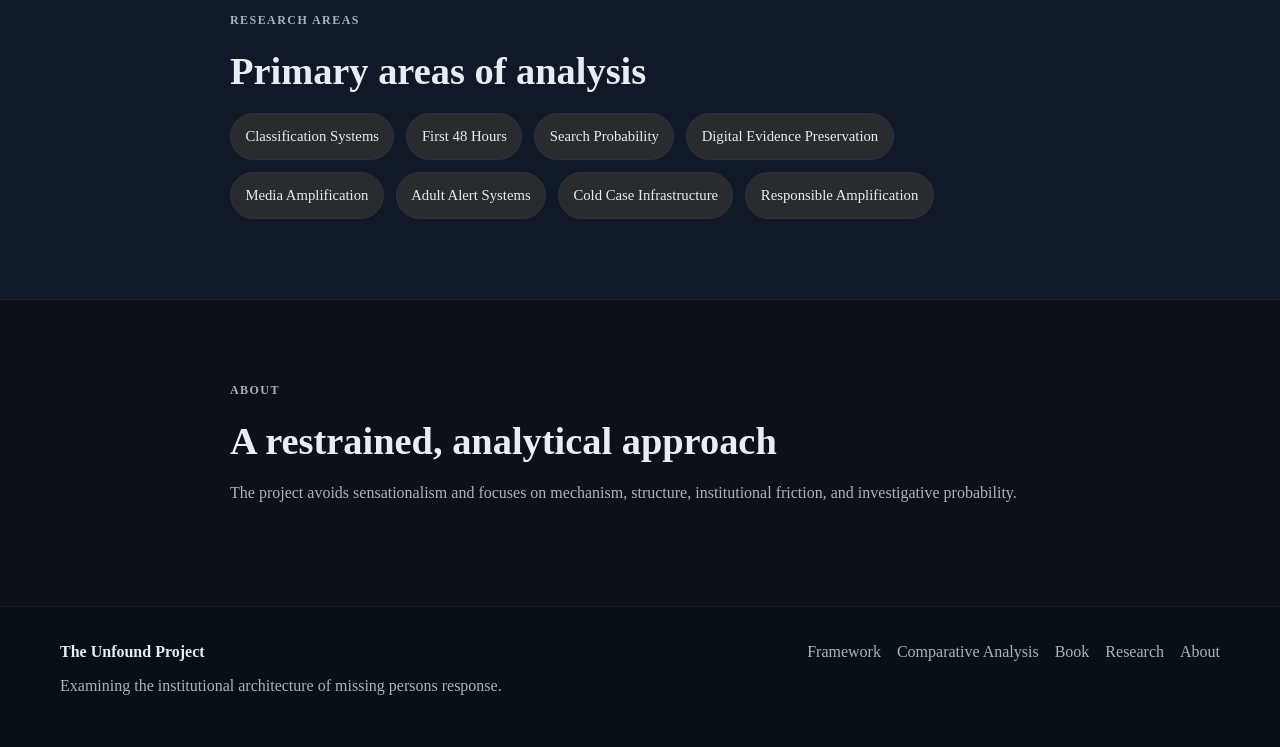
==== commit 0a6bf7d9: "Update index.html" ====
--- a/index.html
+++ b/index.html
@@ -415,6 +415,54 @@
       </div>
     </section>
 
+    <section class="section">
+      <div class="container">
+        <div class="section-heading narrow">
+          <p class="section-kicker">Comparative Analysis</p>
+          <h2>Preview of the comparative matrix</h2>
+          <p>
+            The Unfound Project compares disappearance cases through recurring structural
+            constraints rather than isolated narrative mystery. This preview highlights how
+            different cases diverge through evidence conditions, surveillance continuity,
+            and investigative limitation.
+          </p>
+        </div>
+
+        <div class="table-wrap homepage-matrix-preview">
+          <table class="analysis-table">
+            <thead>
+              <tr>
+                <th>Case Type</th>
+                <th>Example Case</th>
+                <th>Core Constraint</th>
+              </tr>
+            </thead>
+            <tbody>
+              <tr>
+                <td>Minimal Evidence</td>
+                <td><a href="jason-jolkowski.html">Jason Jolkowski</a></td>
+                <td>Early ambiguity</td>
+              </tr>
+              <tr>
+                <td>Surveillance Paradox</td>
+                <td><a href="brian-shaffer.html">Brian Shaffer</a></td>
+                <td>Visibility without continuity</td>
+              </tr>
+              <tr>
+                <td>Partial Evidence</td>
+                <td><a href="jennifer-kesse.html">Jennifer Kesse</a></td>
+                <td>Direction without closure</td>
+              </tr>
+            </tbody>
+          </table>
+        </div>
+
+        <div class="center-link">
+          <a class="button primary" href="analysis.html">View Full Comparative Analysis</a>
+        </div>
+      </div>
+    </section>
+
     <section class="section section-dark">
       <div class="container narrow">
         <p class="section-kicker">Research Areas</p>
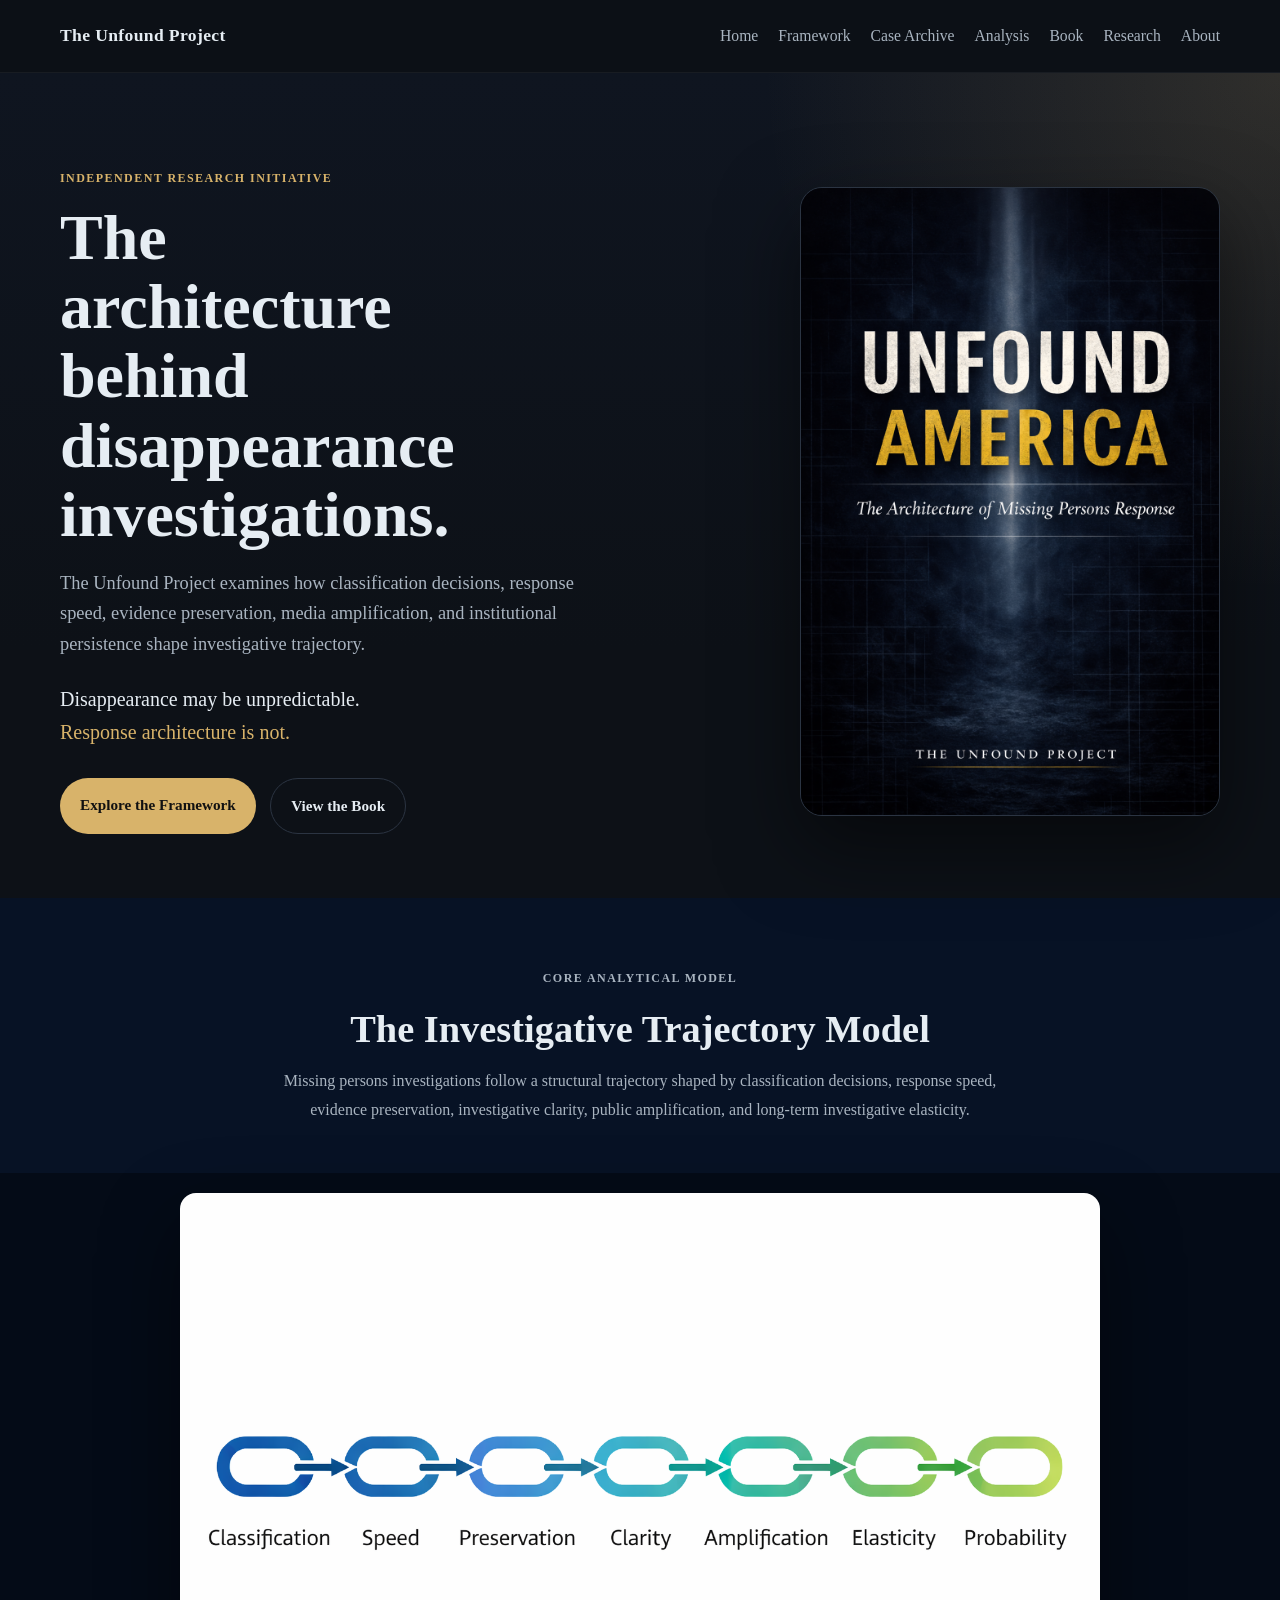
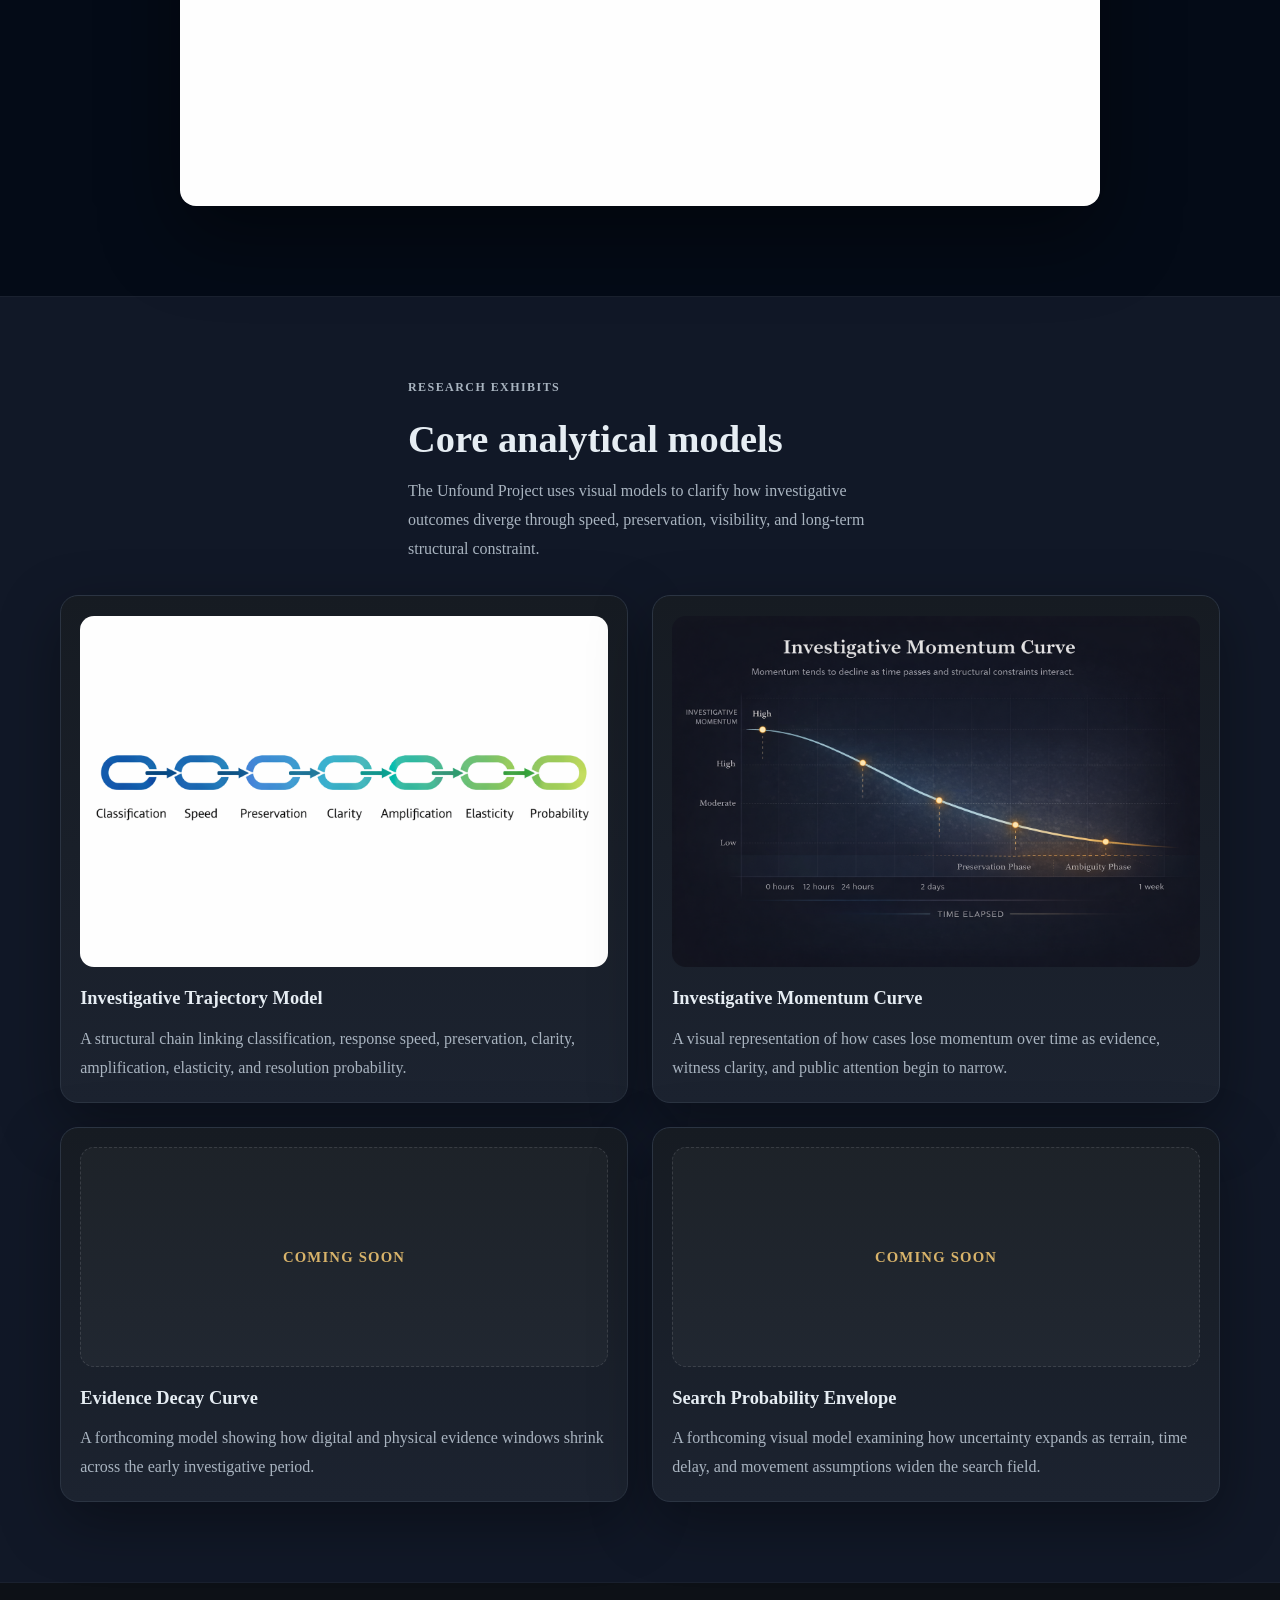
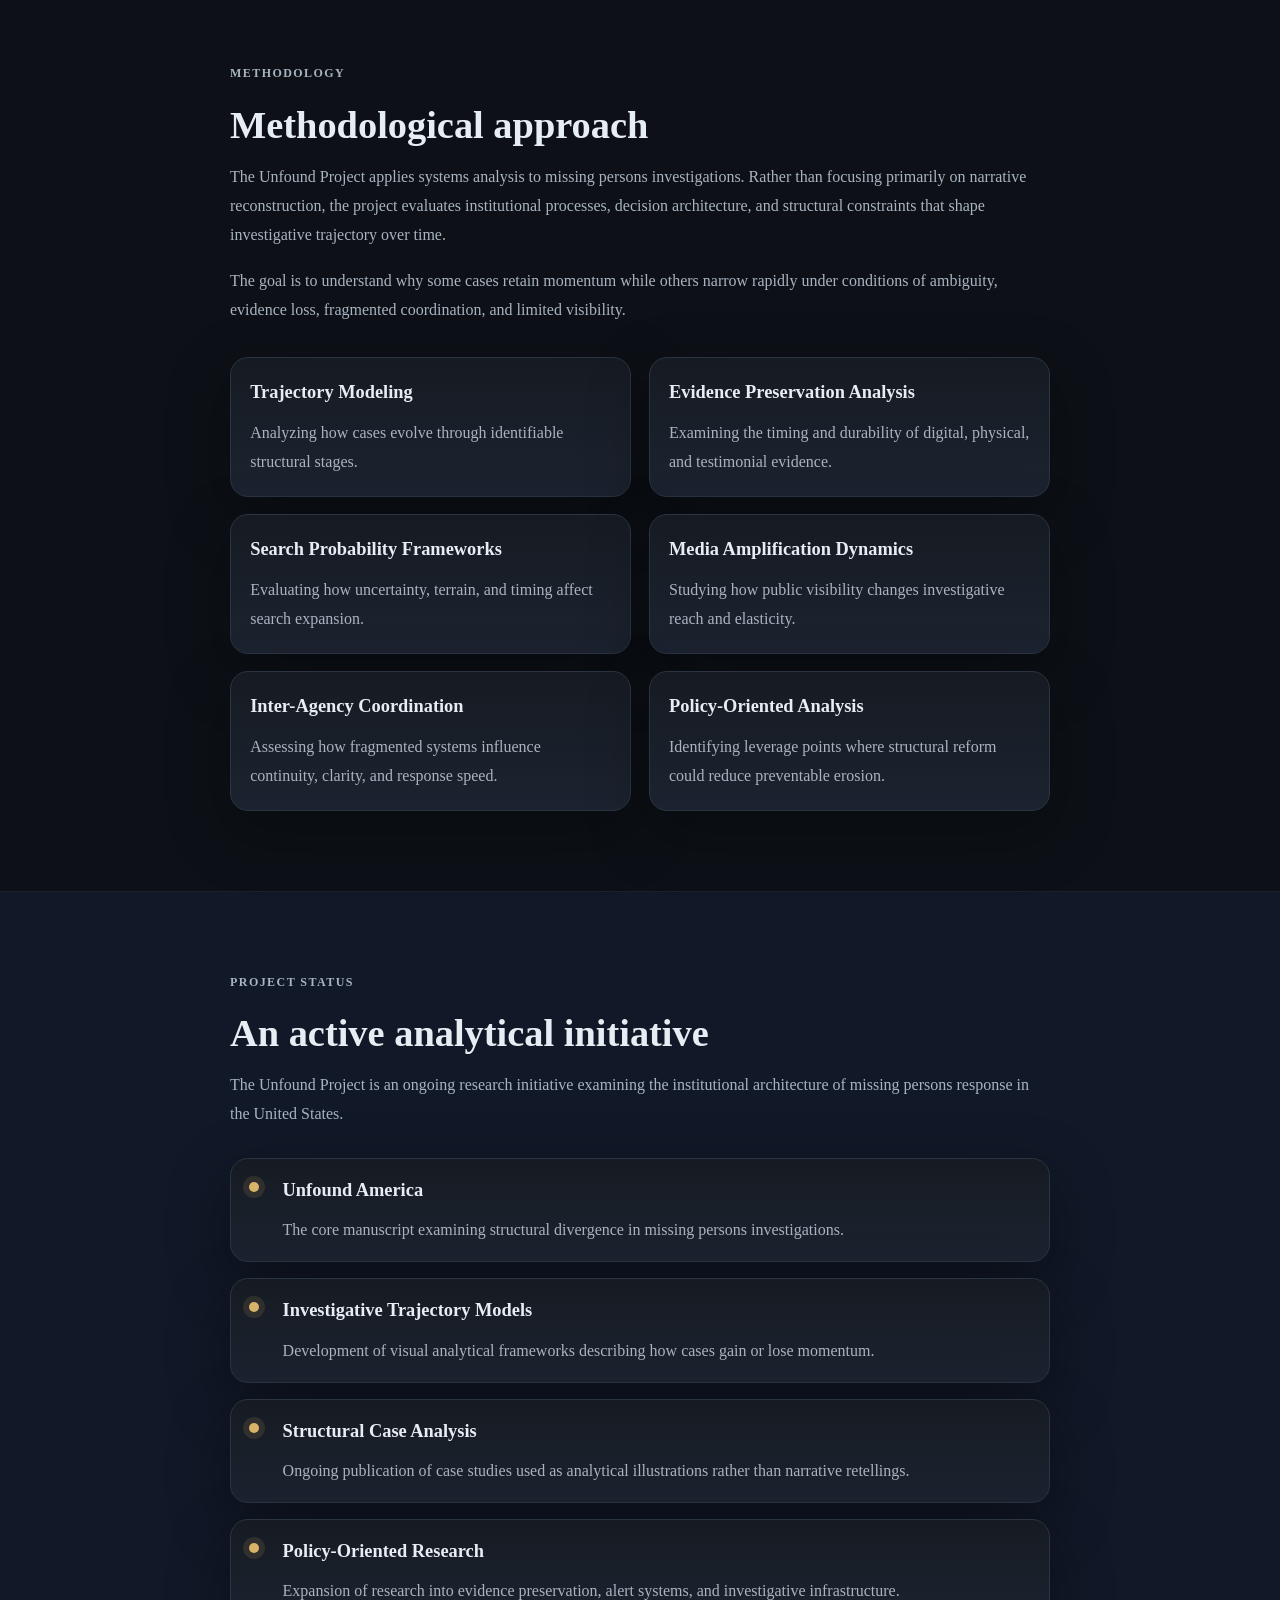
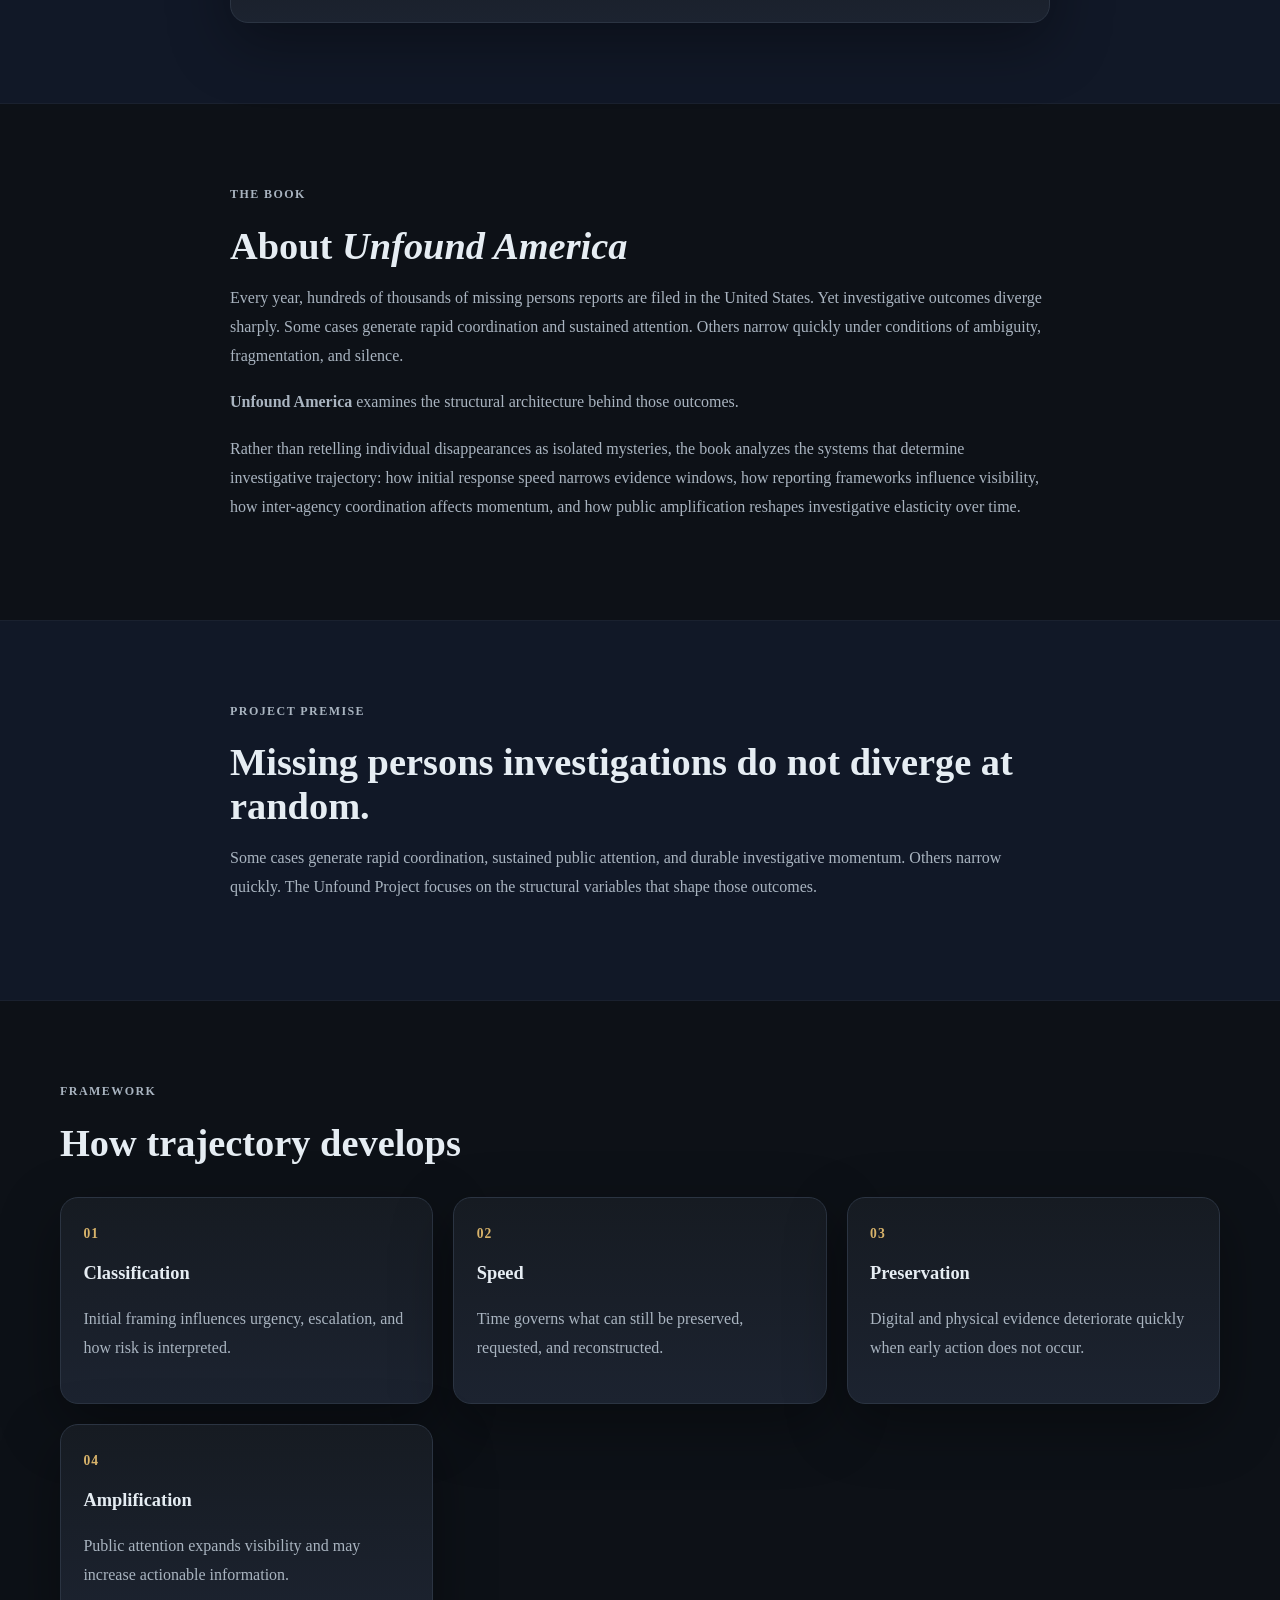
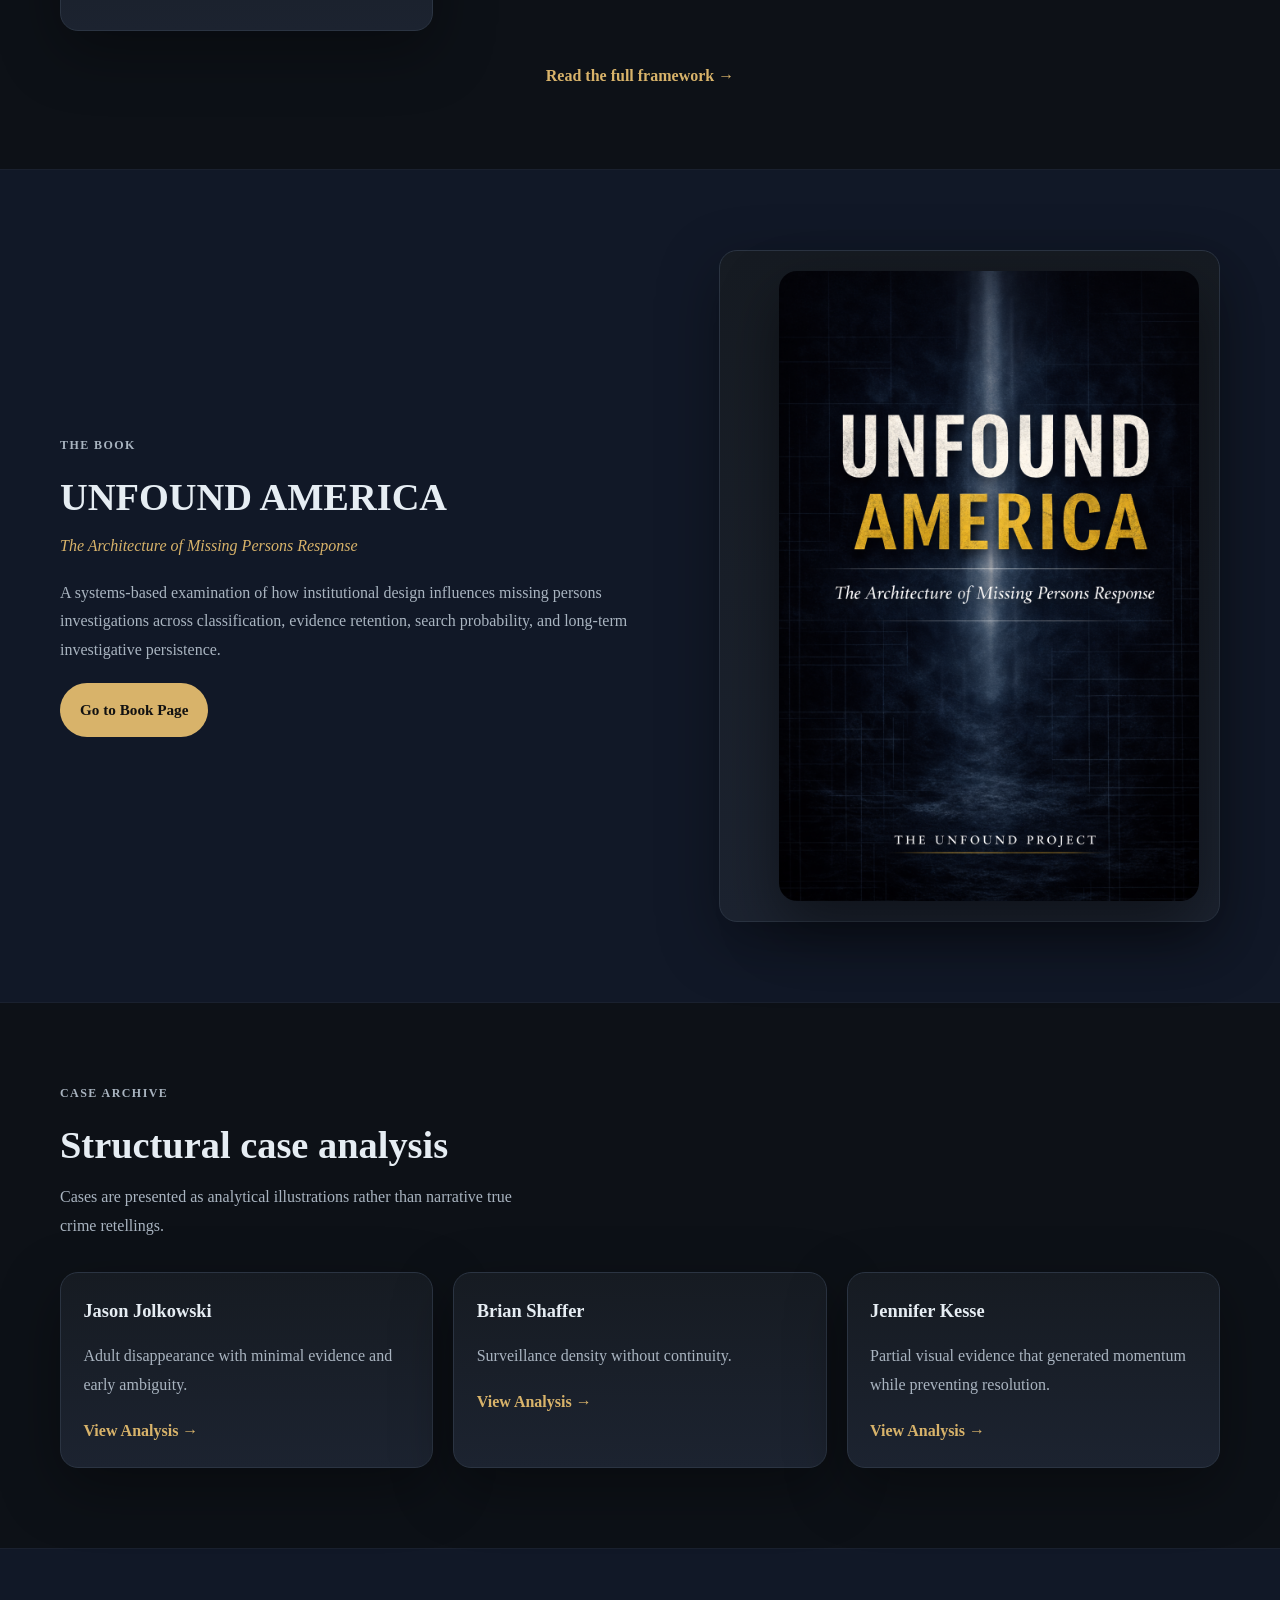
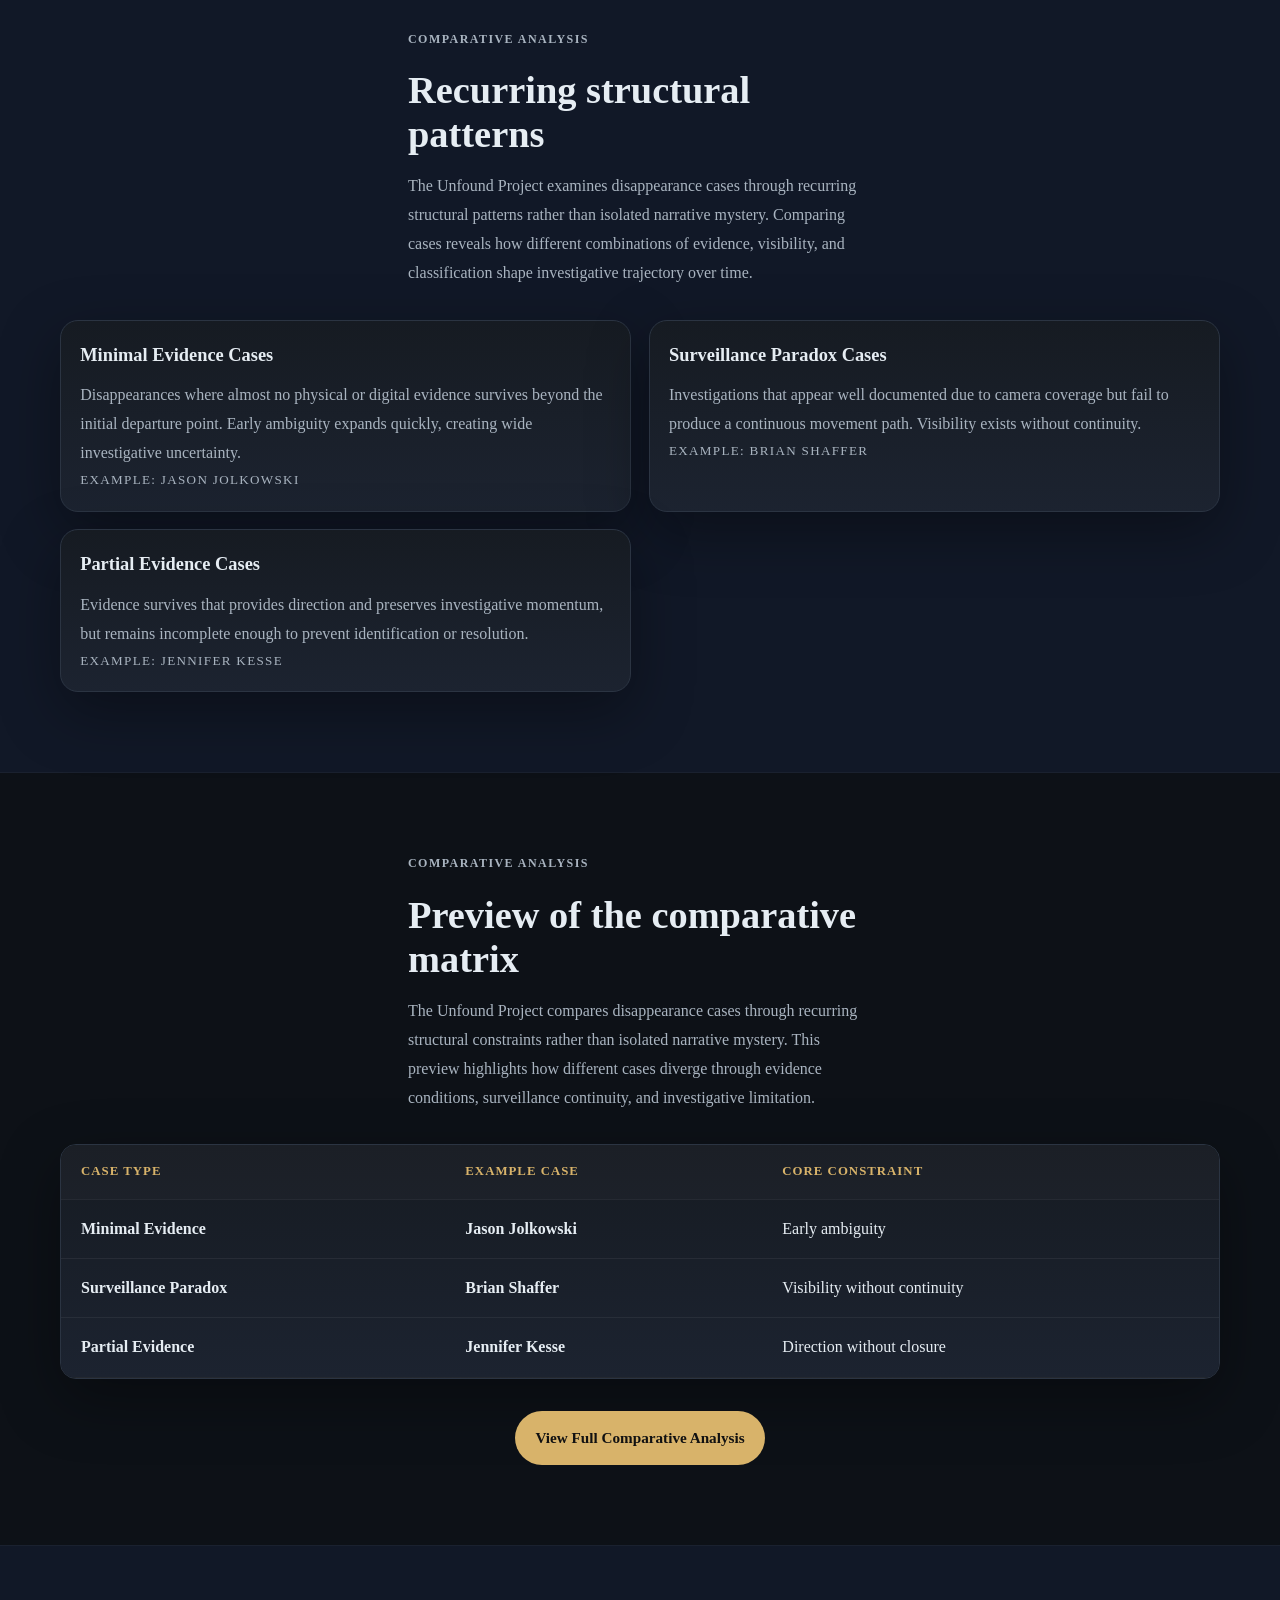
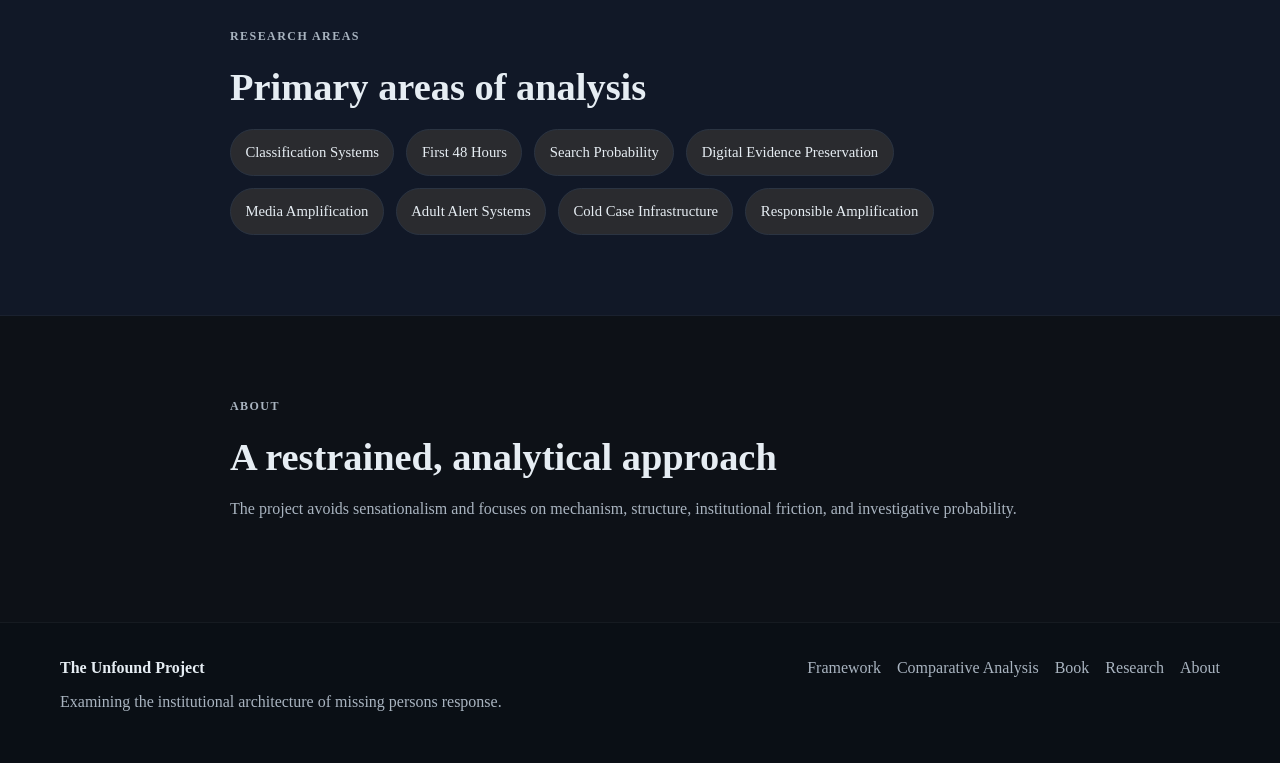
==== commit 1314f25d: "Update index.html" ====
--- a/index.html
+++ b/index.html
@@ -15,10 +15,10 @@
     <div class="container nav">
       <div class="brand">The Unfound Project</div>
       <nav>
-        <a href="index.html">Home</a>
+        <a class="active" href="index.html">Home</a>
         <a href="framework.html">Framework</a>
         <a href="cases.html">Case Archive</a>
-        <a href="analysis.html">Comparative Analysis</a>
+        <a href="analysis.html">Analysis</a>
         <a href="book.html">Book</a>
         <a href="research.html">Research</a>
         <a href="about.html">About</a>
--- a/styles.css
+++ b/styles.css
@@ -365,7 +365,8 @@
 }
 
 .center-link {
-  margin-top: 1.5rem;
+  text-align: center;
+  margin-top: 2rem;
 }
 
 .text-link {
@@ -709,6 +710,75 @@
   color: var(--muted);
 }
 
+/* COMPARATIVE ANALYSIS TABLE */
+
+.table-wrap {
+  overflow-x: auto;
+  border: 1px solid var(--line);
+  border-radius: 16px;
+  box-shadow: var(--shadow);
+}
+
+.analysis-table {
+  width: 100%;
+  border-collapse: collapse;
+  min-width: 920px;
+  background: linear-gradient(180deg, var(--panel) 0%, var(--panel-2) 100%);
+}
+
+.analysis-table th,
+.analysis-table td {
+  padding: 1rem 1rem;
+  text-align: left;
+  border-bottom: 1px solid rgba(255, 255, 255, 0.06);
+  vertical-align: top;
+}
+
+.analysis-table th {
+  color: var(--accent);
+  font-size: 0.8rem;
+  text-transform: uppercase;
+  letter-spacing: 0.08em;
+  background: rgba(255, 255, 255, 0.02);
+}
+
+.analysis-table td {
+  color: var(--text);
+}
+
+.analysis-table tbody tr:hover {
+  background: rgba(255, 255, 255, 0.02);
+}
+
+.analysis-table a {
+  color: var(--text);
+  font-weight: 700;
+}
+
+.analysis-table a:hover {
+  color: var(--accent);
+}
+
+/* HOMEPAGE MATRIX PREVIEW */
+
+.homepage-matrix-preview {
+  margin-top: 2rem;
+  margin-bottom: 2rem;
+}
+
+.homepage-matrix-preview .analysis-table {
+  min-width: 0;
+}
+
+.homepage-matrix-preview .analysis-table th,
+.homepage-matrix-preview .analysis-table td {
+  padding: 1rem 1.25rem;
+}
+
+.homepage-matrix-preview .analysis-table td:first-child {
+  font-weight: 700;
+}
+
 /* RESPONSIVE */
 
 @media (max-width: 960px) {
@@ -750,17 +820,57 @@
   .trajectory-diagram-large img {
     max-width: 100%;
   }
+
+  .nav {
+    flex-direction: column;
+    align-items: center;
+    justify-content: center;
+    gap: 0.8rem;
+    padding: 0.9rem 0;
+    min-height: auto;
+  }
+
+  .brand {
+    text-align: center;
+  }
+
+  nav {
+    justify-content: center;
+    gap: 0.85rem 1rem;
+  }
+
+  nav a {
+    font-size: 0.93rem;
+  }
 }
 
 @media (max-width: 640px) {
   .nav {
-    flex-direction: column;
-    align-items: flex-start;
-    padding: 0.9rem 0;
+    padding: 0.8rem 0;
+    gap: 0.7rem;
+  }
+
+  .brand {
+    font-size: 1rem;
+    line-height: 1.2;
   }
 
   nav {
-    gap: 0.8rem;
+  display: grid;
+  grid-template-columns: repeat(2, minmax(0, 1fr));
+  width: 100%;
+  gap: 0.55rem 0.75rem;
+}
+
+  nav a {
+    display: block;
+    text-align: center;
+    padding: 0.55rem 0.7rem;
+    border: 1px solid rgba(255, 255, 255, 0.06);
+    border-radius: 999px;
+    background: rgba(255, 255, 255, 0.02);
+    font-size: 0.9rem;
+    line-height: 1.2;
   }
 
   .hero,
@@ -780,53 +890,8 @@
   .section-title {
     font-size: 2rem;
   }
-}
-
-/* COMPARATIVE ANALYSIS TABLE */
-
-.table-wrap {
-  overflow-x: auto;
-  border: 1px solid var(--line);
-  border-radius: 16px;
-  box-shadow: var(--shadow);
-}
-
-.analysis-table {
-  width: 100%;
-  border-collapse: collapse;
-  min-width: 920px;
-  background: linear-gradient(180deg, var(--panel) 0%, var(--panel-2) 100%);
-}
-
-.analysis-table th,
-.analysis-table td {
-  padding: 1rem 1rem;
-  text-align: left;
-  border-bottom: 1px solid rgba(255, 255, 255, 0.06);
-  vertical-align: top;
-}
-
-.analysis-table th {
-  color: var(--accent);
-  font-size: 0.8rem;
-  text-transform: uppercase;
-  letter-spacing: 0.08em;
-  background: rgba(255, 255, 255, 0.02);
-}
-
-.analysis-table td {
-  color: var(--text);
-}
-
-.analysis-table tbody tr:hover {
-  background: rgba(255, 255, 255, 0.02);
-}
-
-.analysis-table a {
-  color: var(--text);
-  font-weight: 700;
-}
-
-.analysis-table a:hover {
-  color: var(--accent);
-}
+
+  .analysis-table {
+    min-width: 720px;
+  }
+}
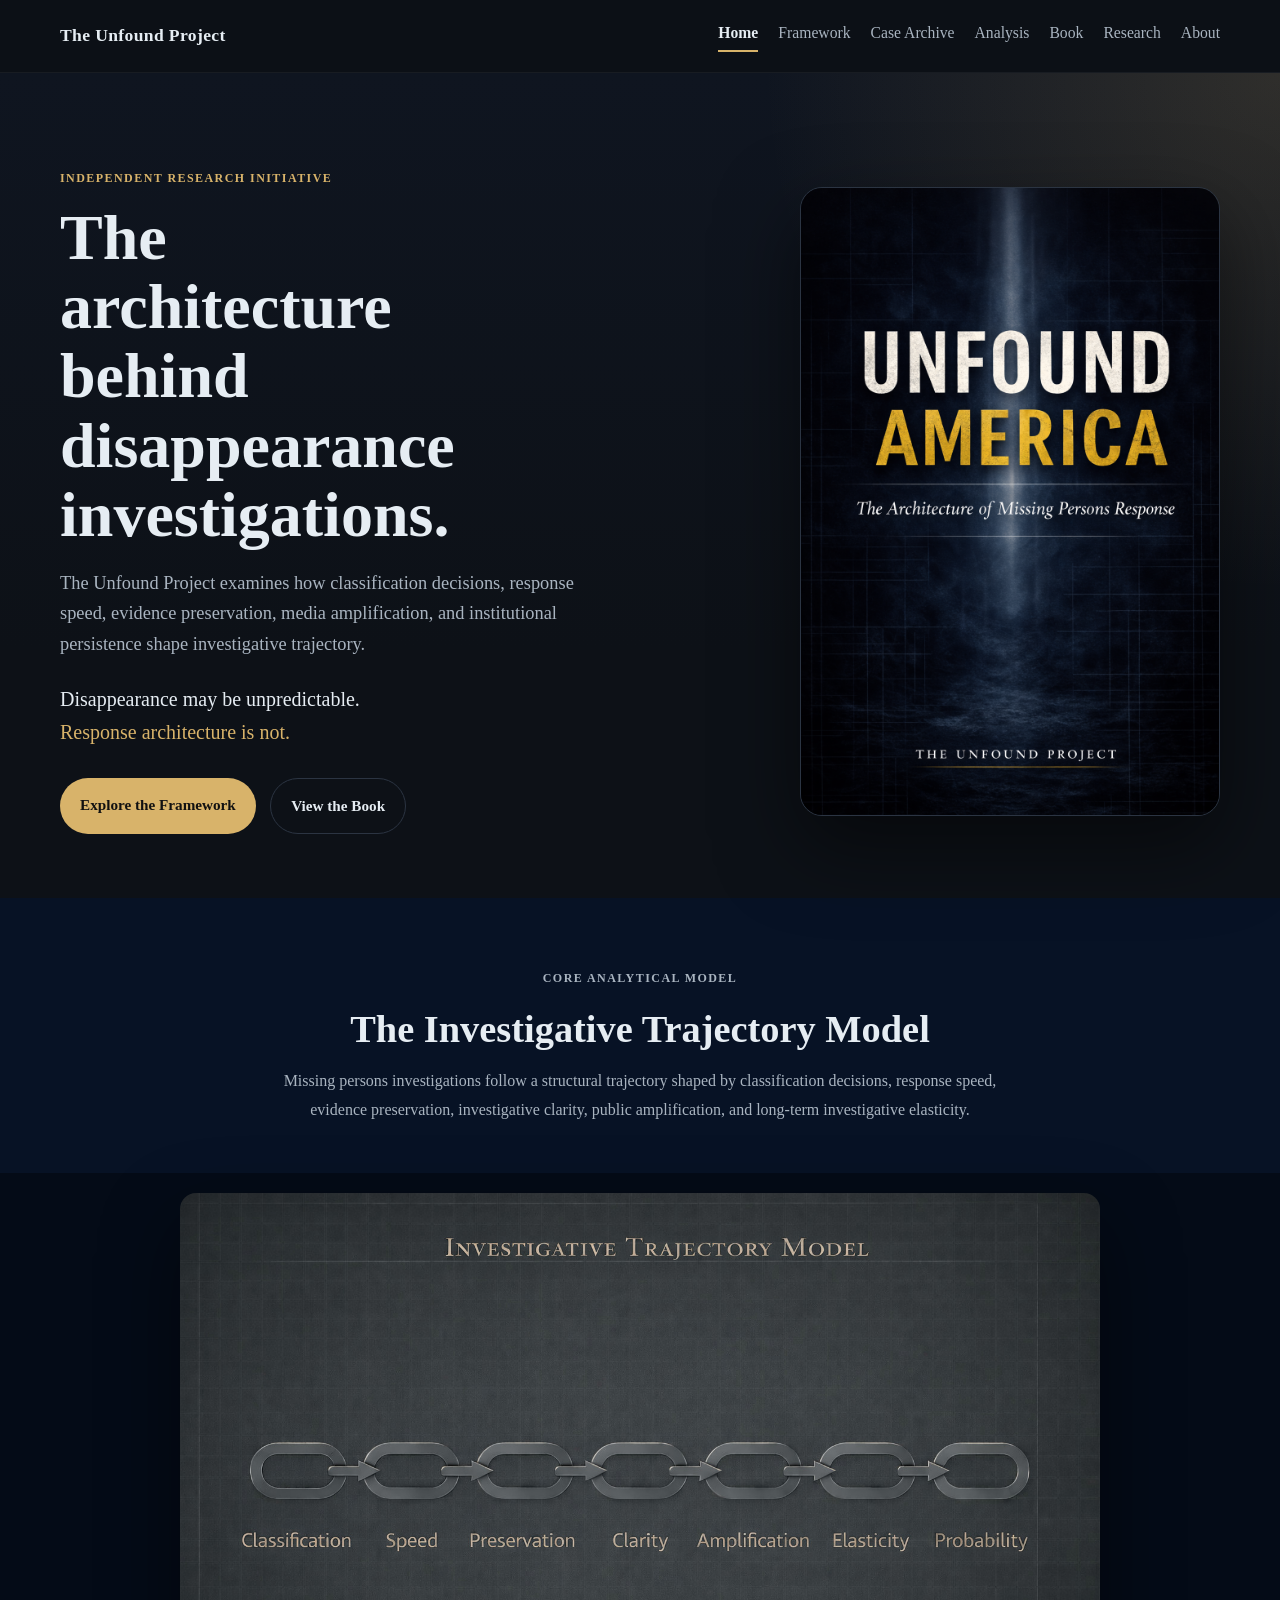
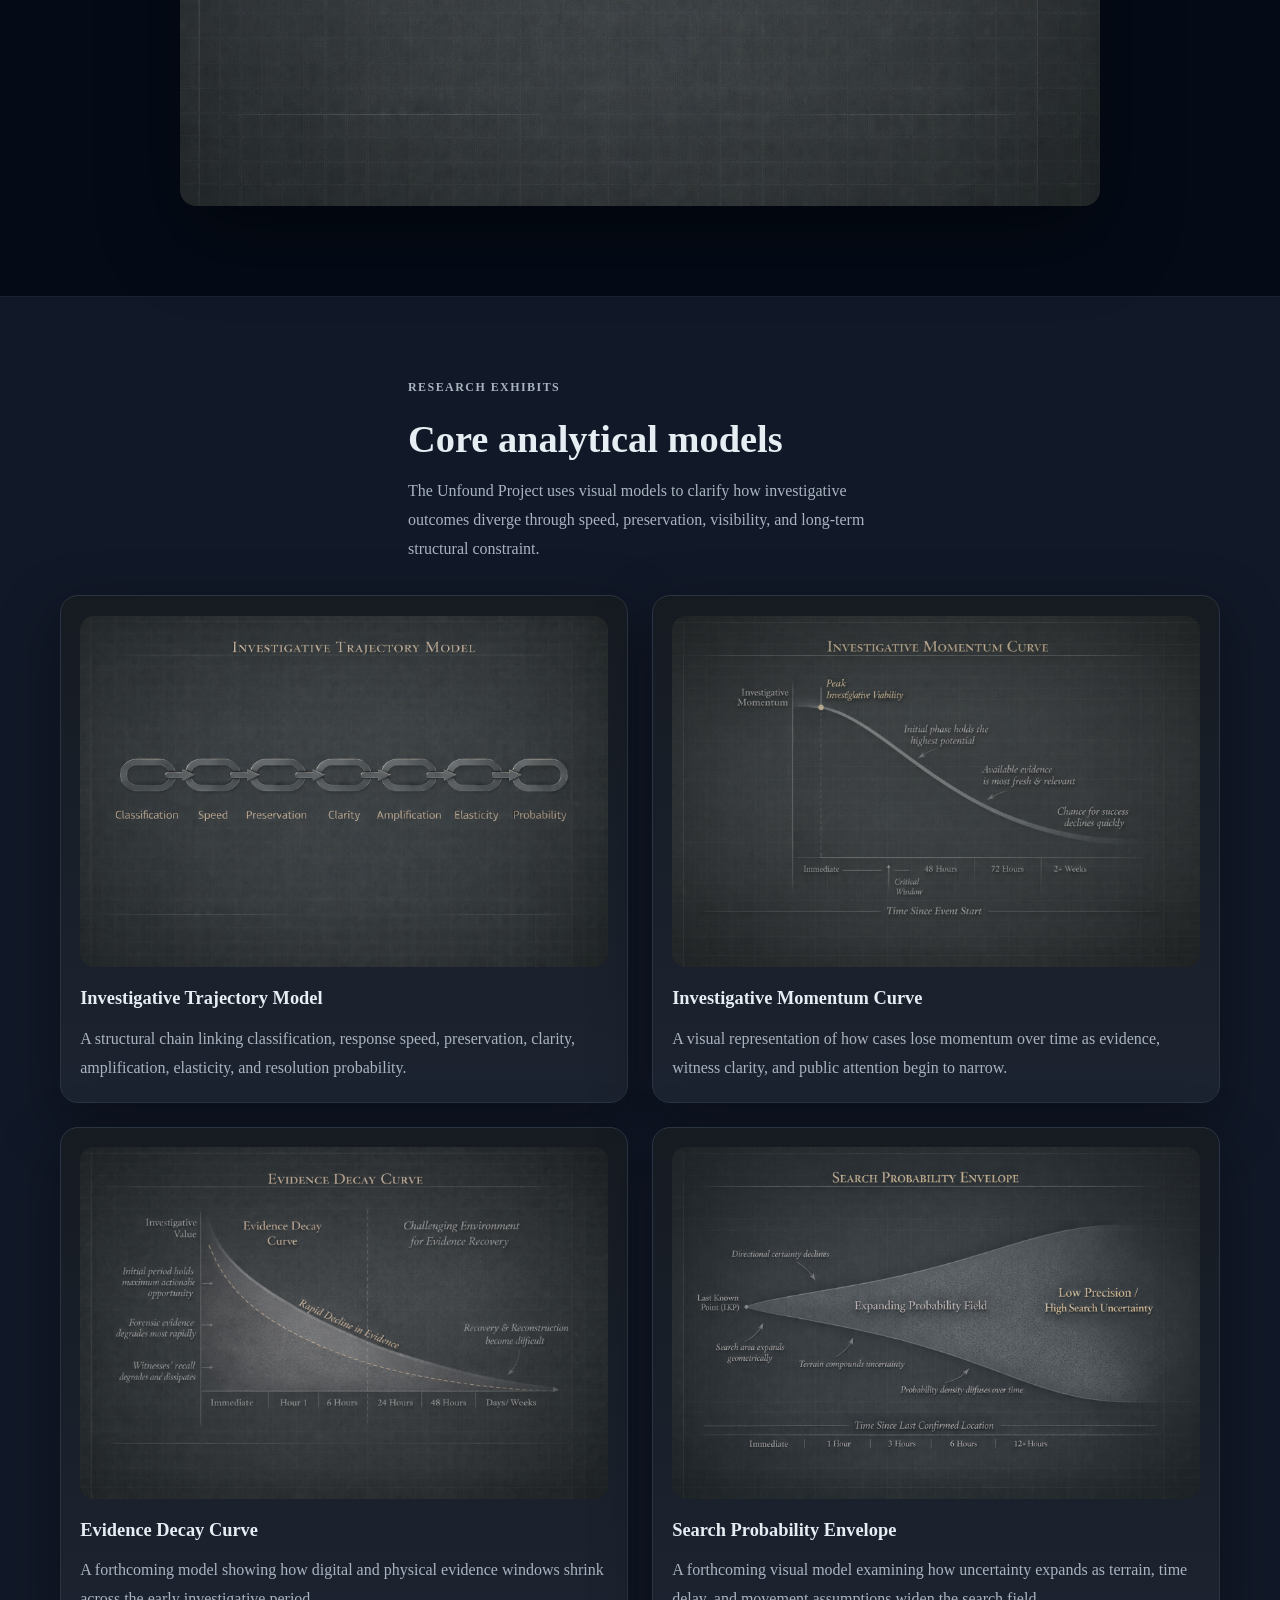
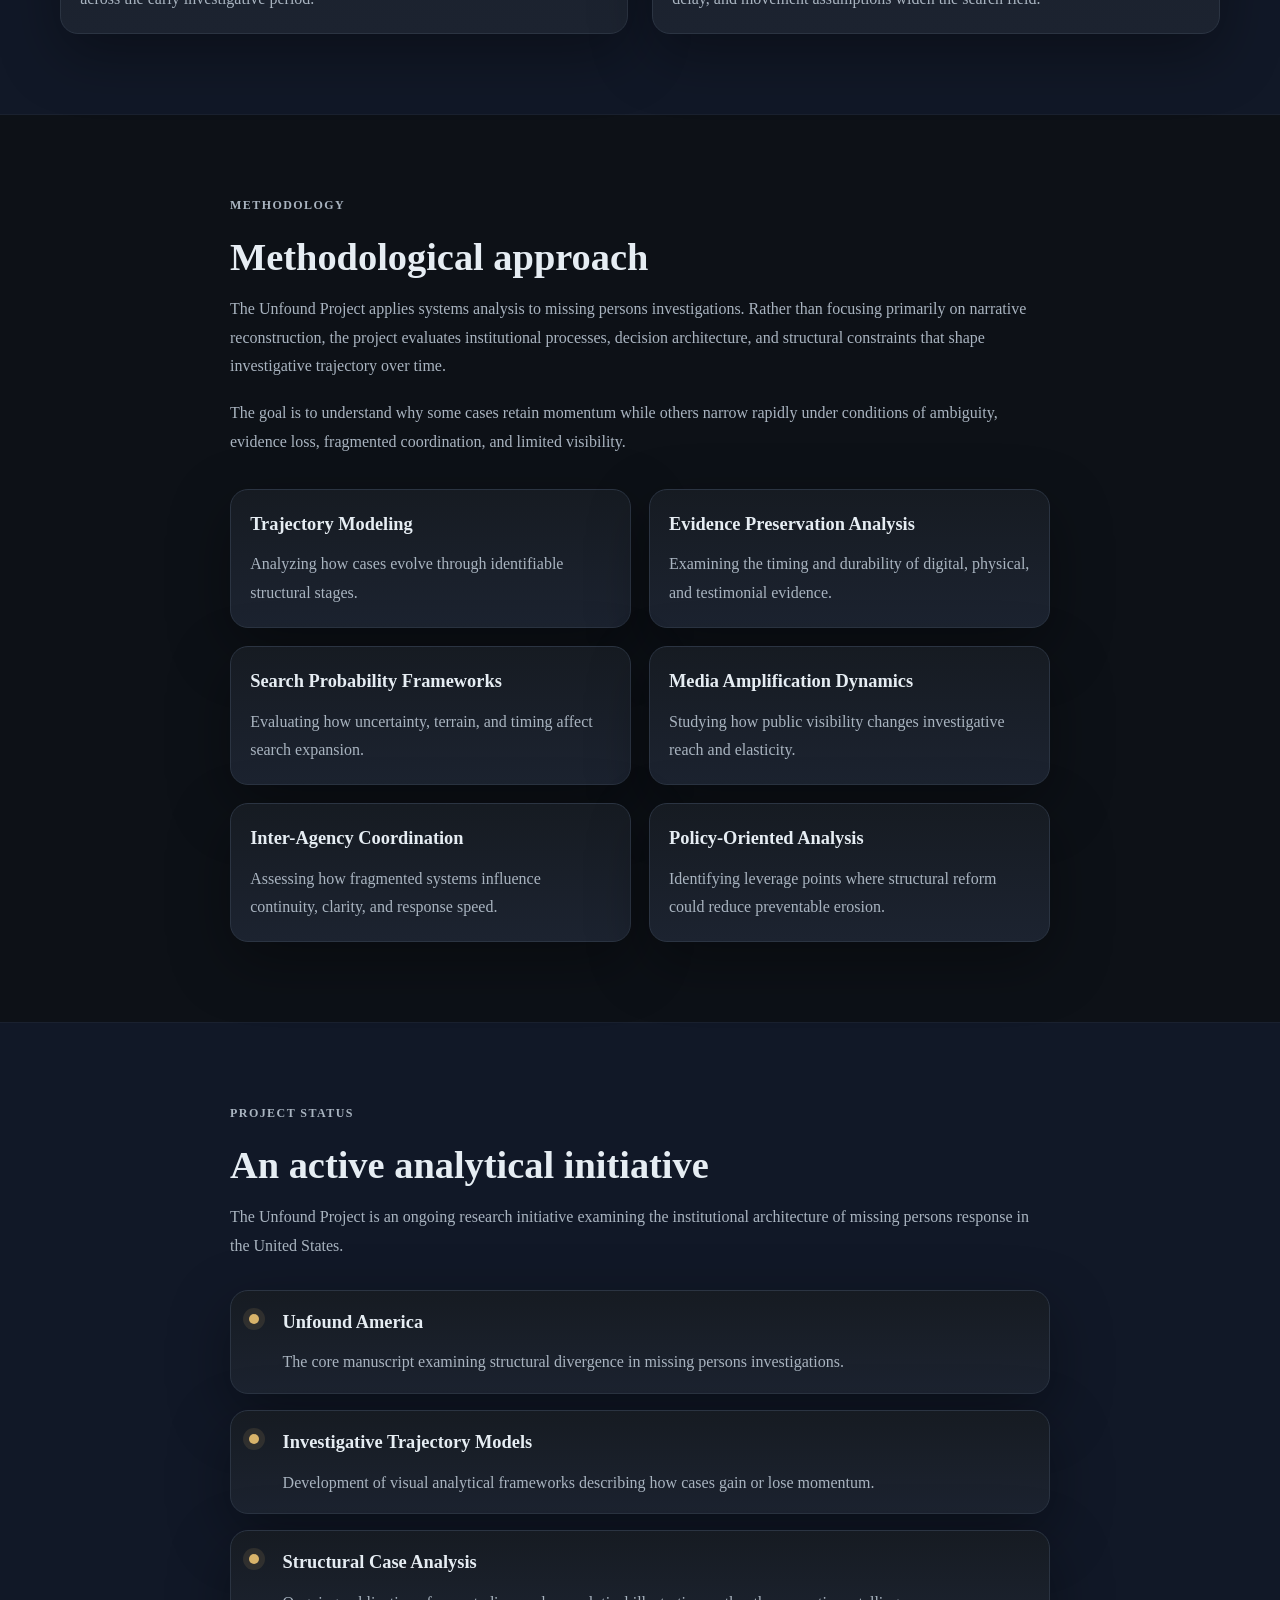
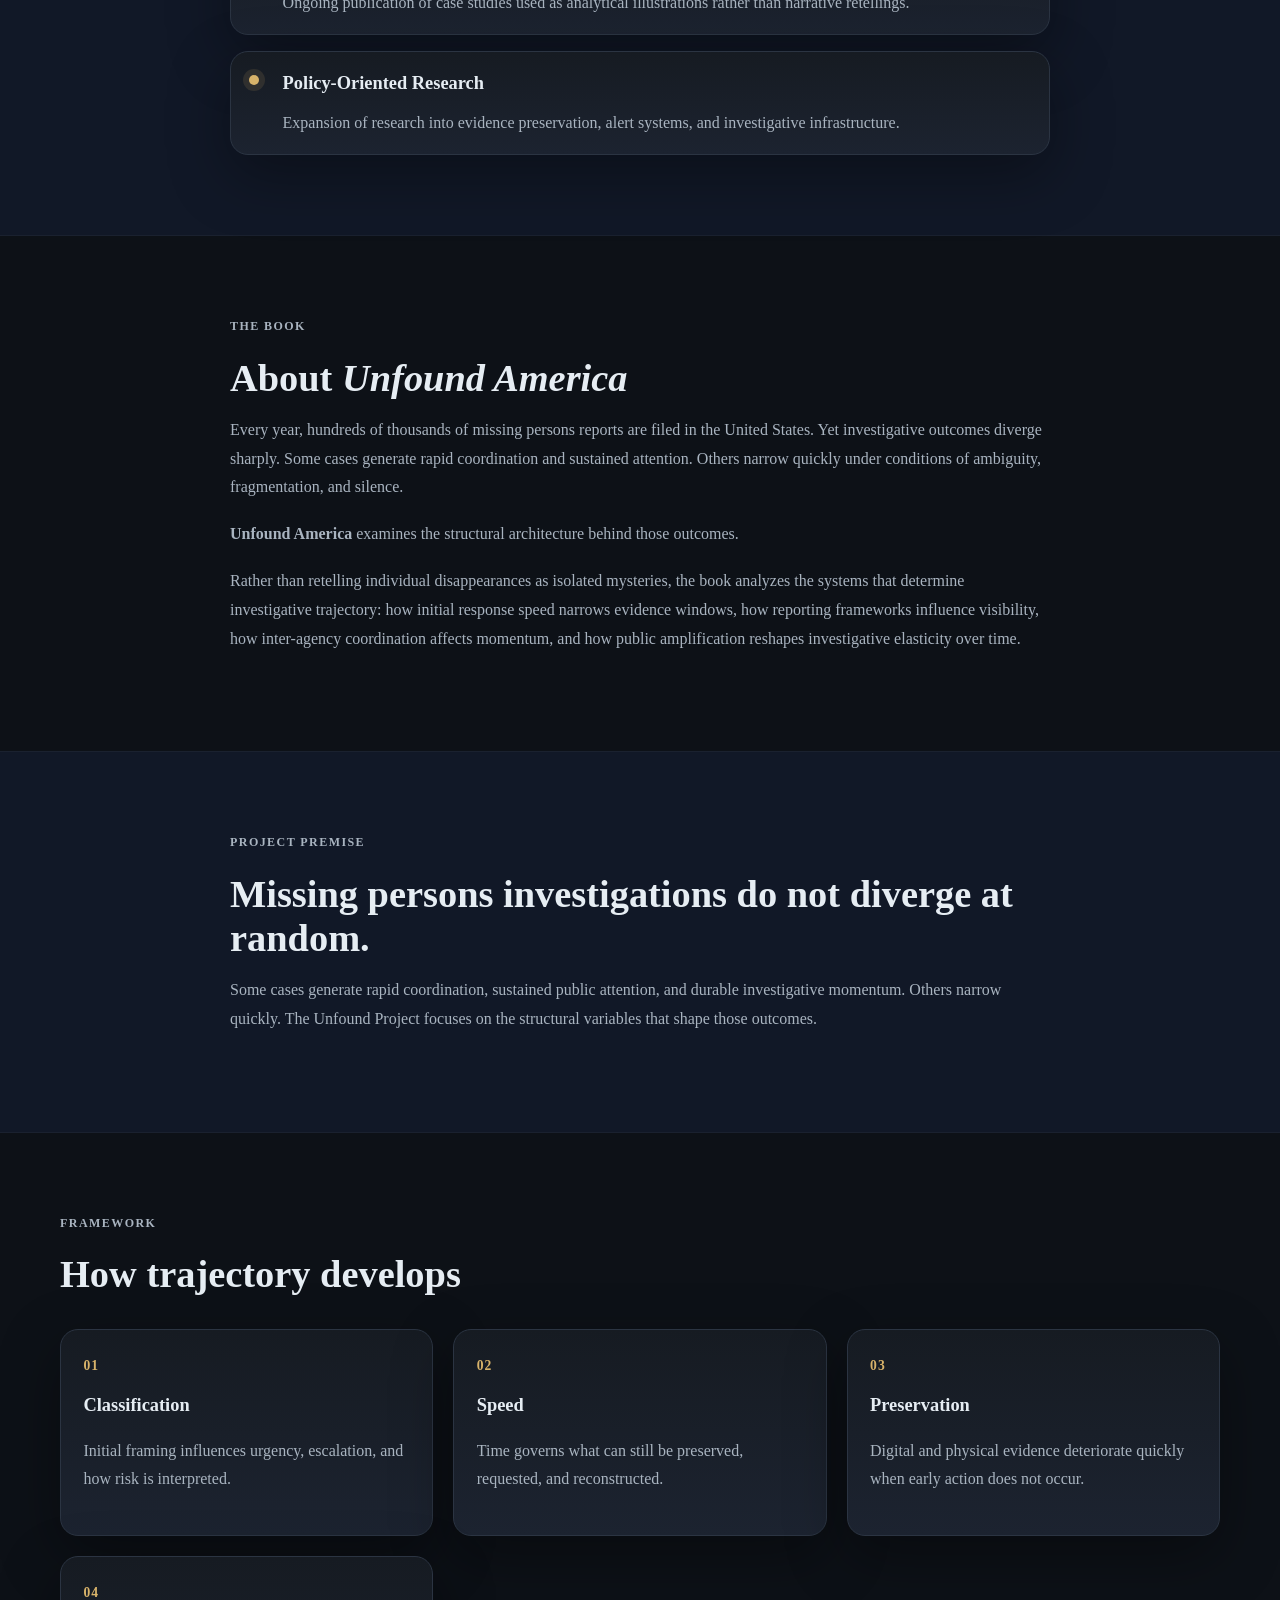
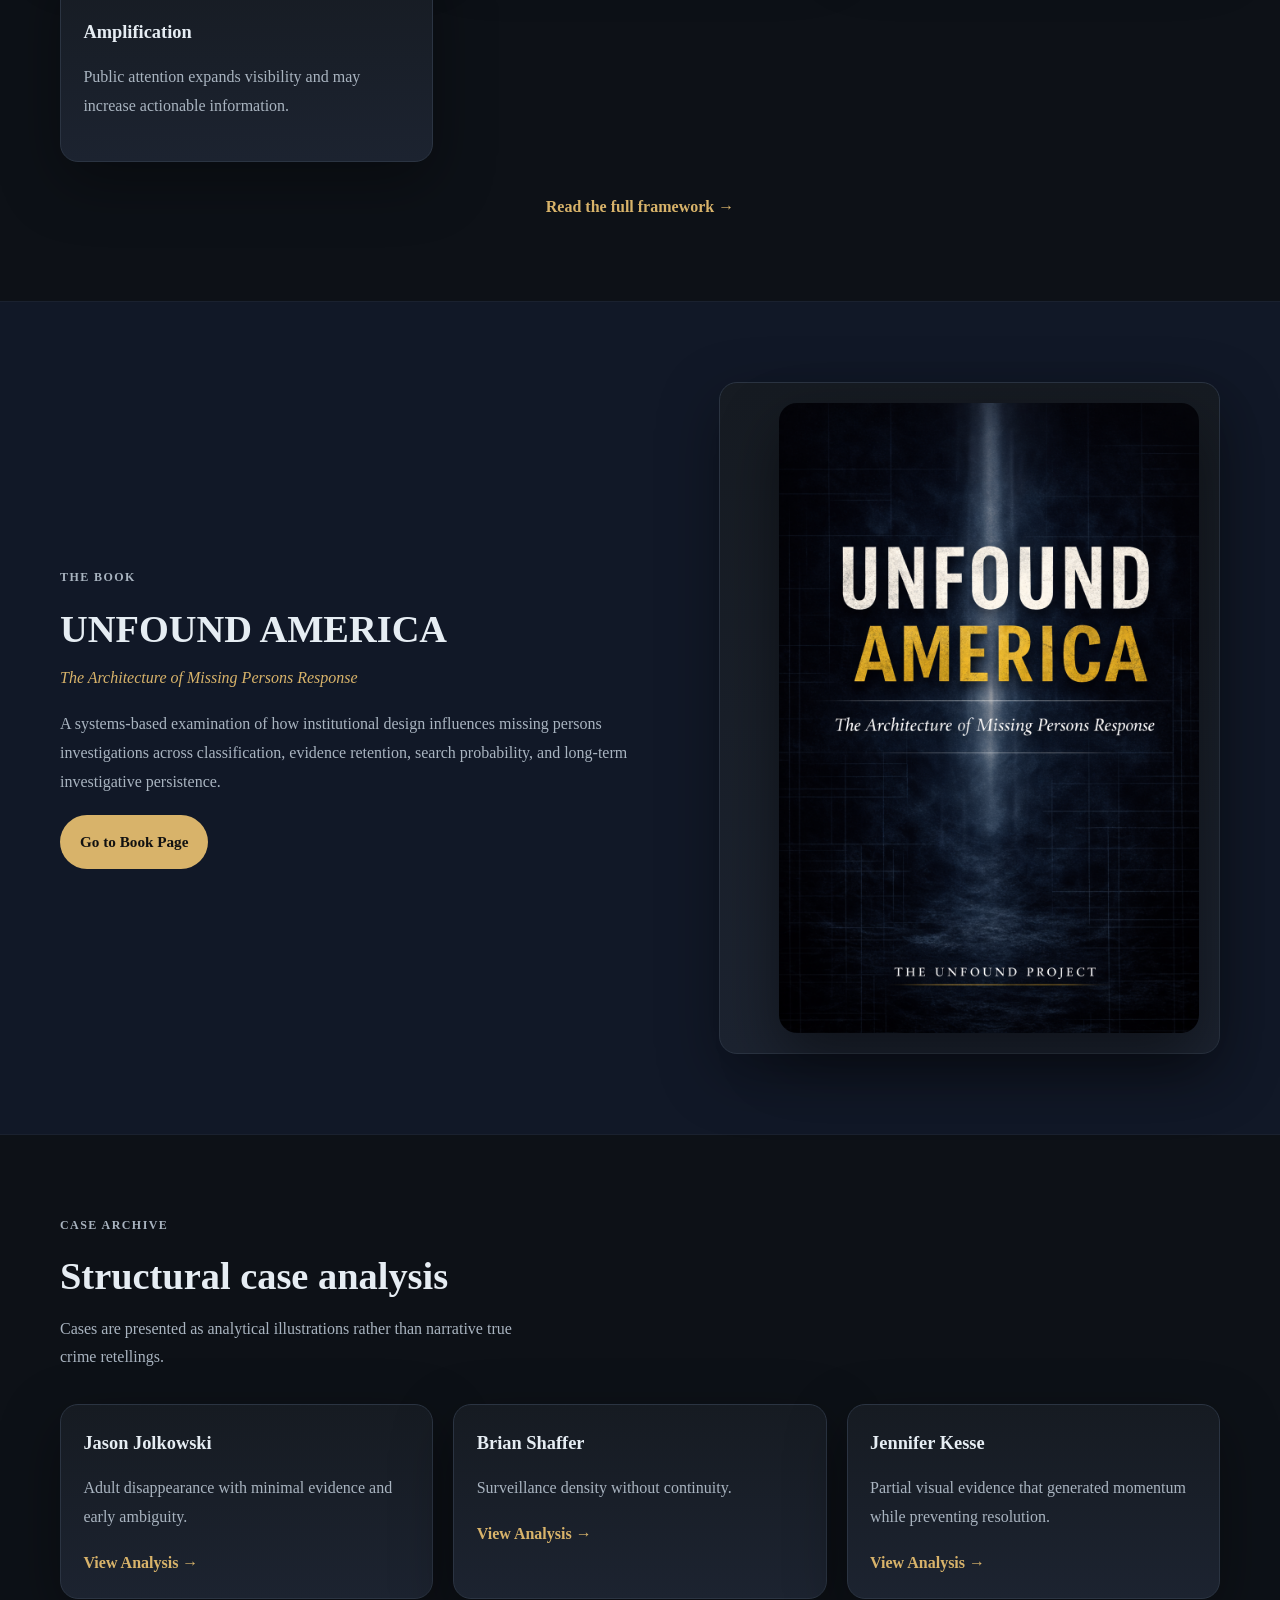
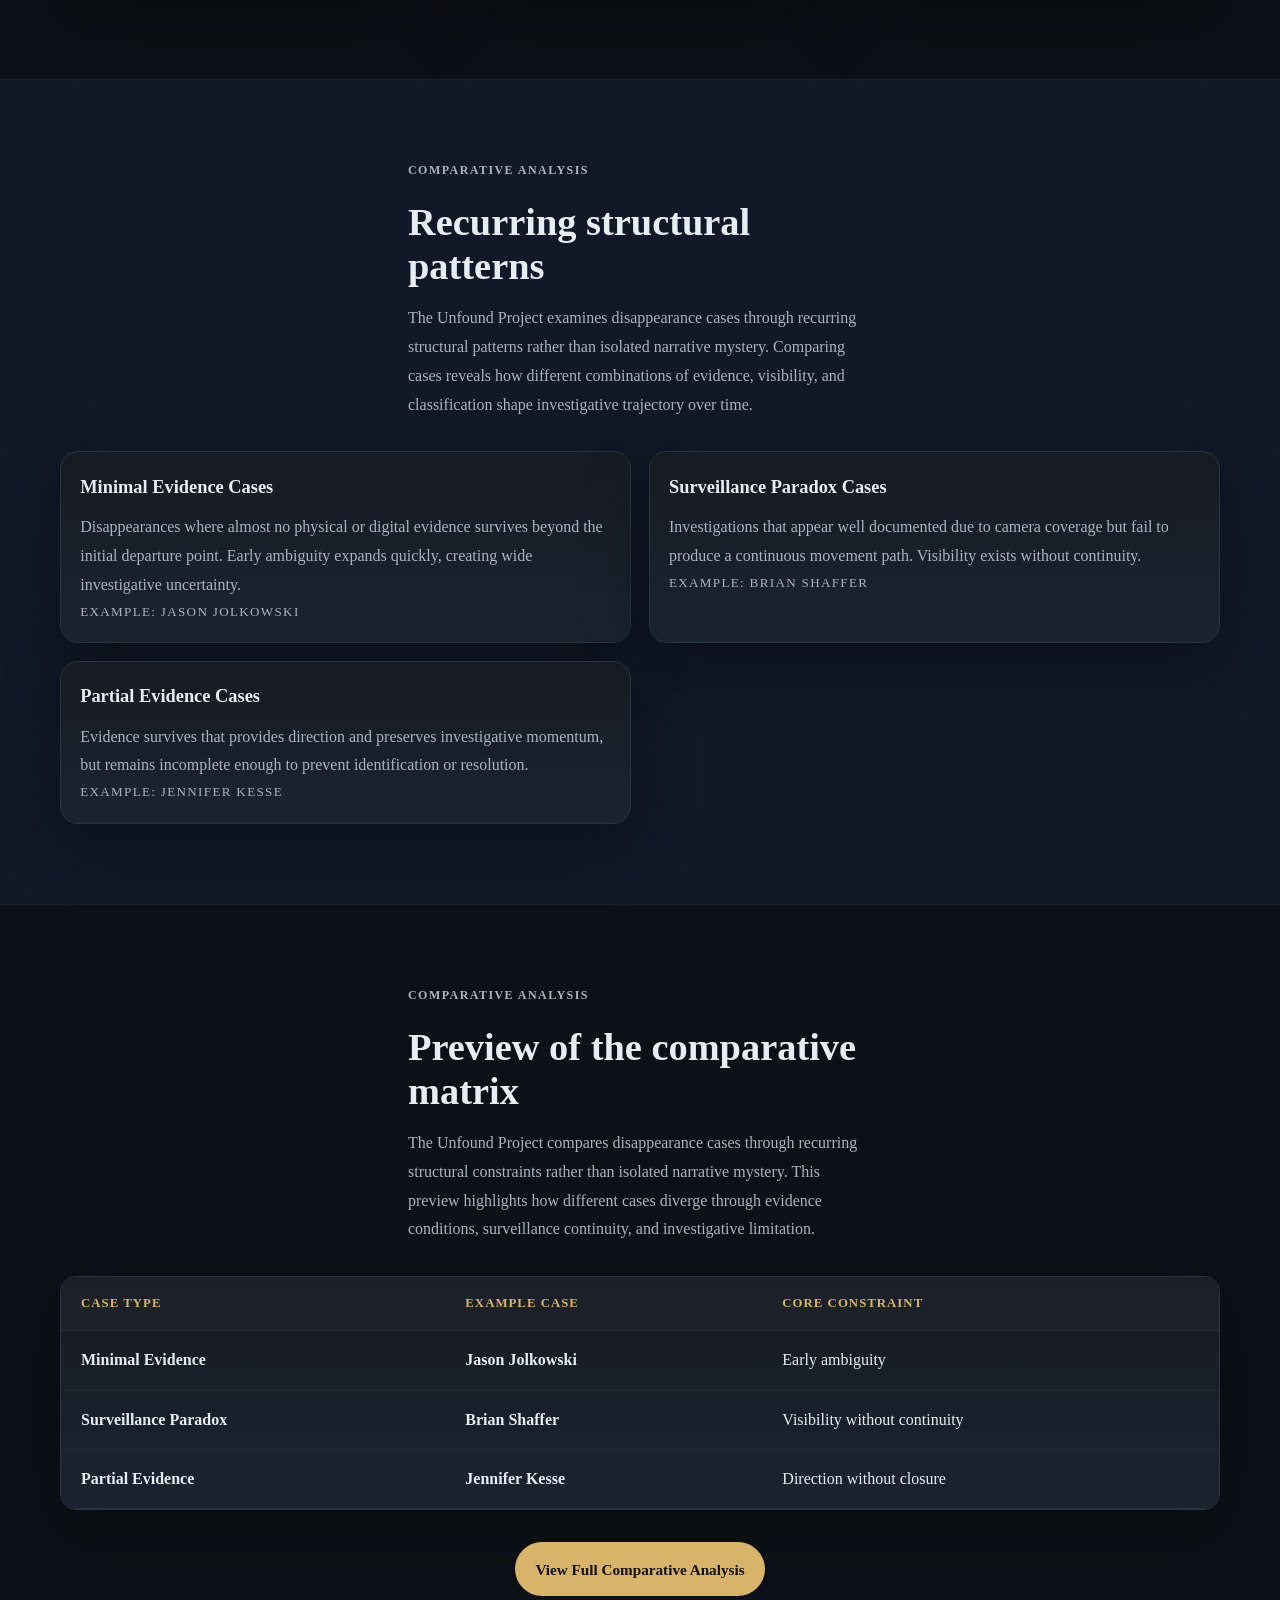
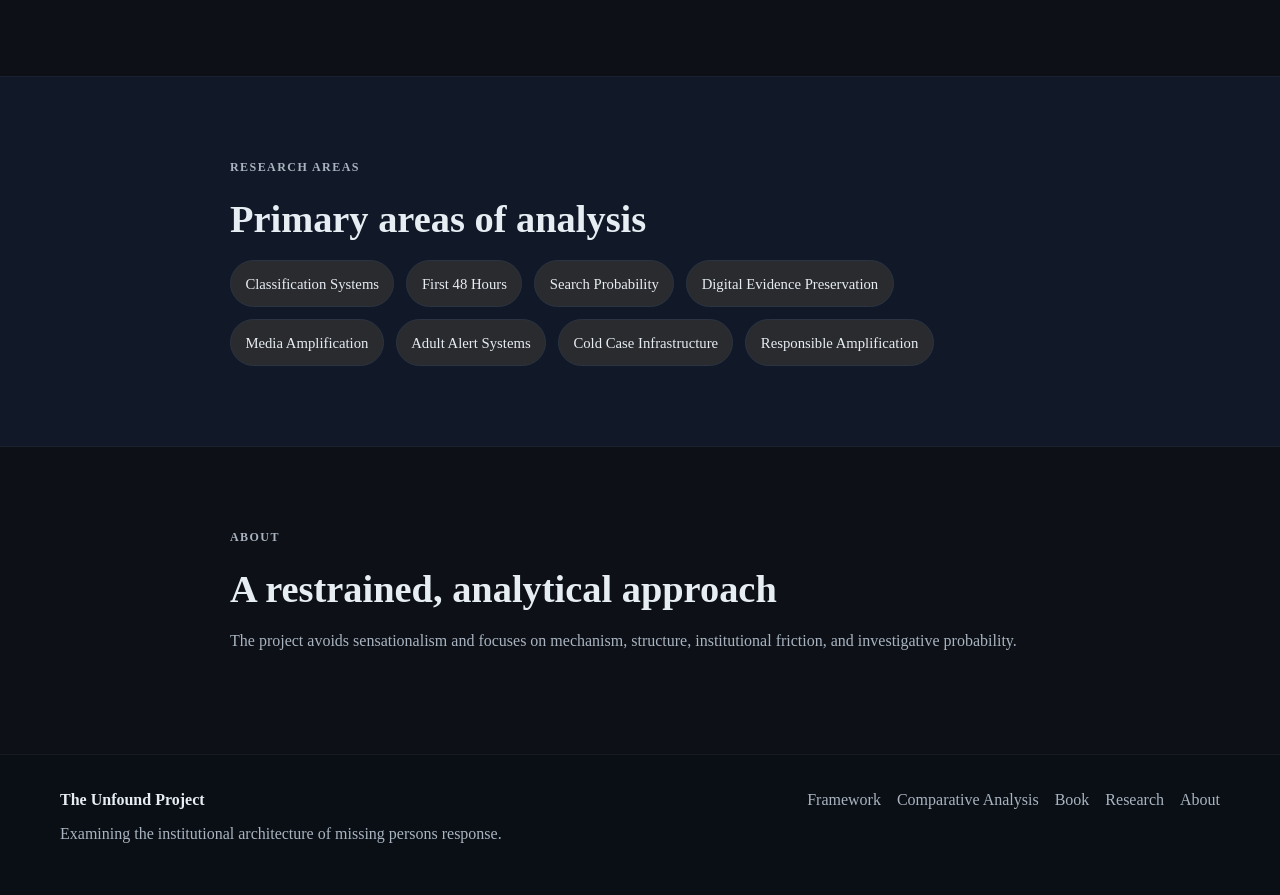
==== commit 4c65c7aa: "Update index.html Add Evidence Decay Curve and Search Probability Envelope models" ====
--- a/index.html
+++ b/index.html
@@ -111,22 +111,22 @@
             </p>
           </article>
 
-          <article class="exhibit-card exhibit-card-placeholder">
-            <div class="exhibit-placeholder">
-              <span>Coming Soon</span>
-            </div>
-            <h3>Evidence Decay Curve</h3>
+          <article class="exhibit-card">
+  <div class="exhibit-image-wrap">
+    <img src="evidence-decay-window.png" alt="Evidence Decay Curve" />
+  </div>
+  <h3>Evidence Decay Curve</h3>
             <p>
               A forthcoming model showing how digital and physical evidence windows shrink
               across the early investigative period.
             </p>
           </article>
 
-          <article class="exhibit-card exhibit-card-placeholder">
-            <div class="exhibit-placeholder">
-              <span>Coming Soon</span>
-            </div>
-            <h3>Search Probability Envelope</h3>
+          <article class="exhibit-card">
+  <div class="exhibit-image-wrap">
+    <img src="search-probability-envelope.png" alt="Search Probability Envelope" />
+  </div>
+  <h3>Search Probability Envelope</h3>
             <p>
               A forthcoming visual model examining how uncertainty expands as terrain,
               time delay, and movement assumptions widen the search field.
--- a/styles.css
+++ b/styles.css
@@ -88,6 +88,13 @@
   transition: color 0.2s ease;
 }
 
+nav a.active {
+  color: var(--text);
+  font-weight: 700;
+  border-bottom: 2px solid var(--accent);
+  padding-bottom: 4px;
+}
+
 nav a:hover,
 .footer-links a:hover,
 .text-link:hover {
@@ -856,11 +863,11 @@
   }
 
   nav {
-  display: grid;
-  grid-template-columns: repeat(2, minmax(0, 1fr));
-  width: 100%;
-  gap: 0.55rem 0.75rem;
-}
+    display: grid;
+    grid-template-columns: repeat(2, minmax(0, 1fr));
+    width: 100%;
+    gap: 0.55rem 0.75rem;
+  }
 
   nav a {
     display: block;
@@ -873,6 +880,13 @@
     line-height: 1.2;
   }
 
+  nav a.active {
+    border-bottom: none;
+    border-color: rgba(216, 179, 106, 0.35);
+    background: rgba(216, 179, 106, 0.12);
+    color: var(--accent);
+  }
+
   .hero,
   .section {
     padding-left: 0;
